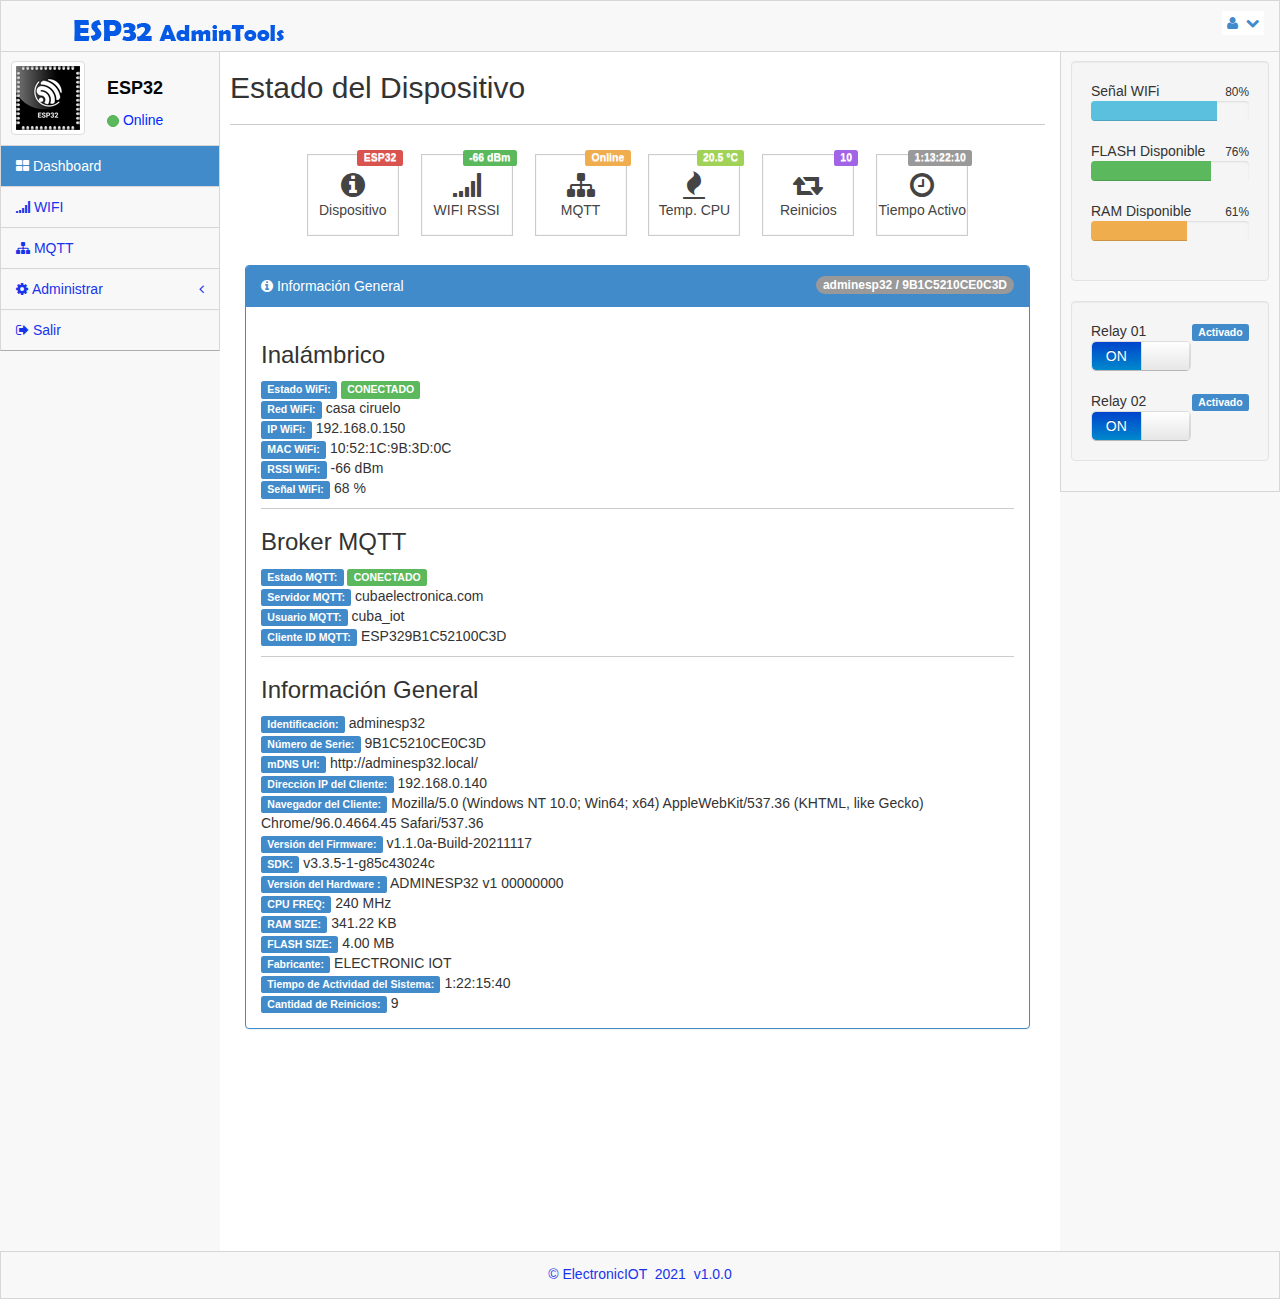
==== src/data/index.html @ a0981e14 "Maquetado del HTML completo" ====
﻿<!DOCTYPE html>
<html lang="es">
<!-- BEGIN HEAD-->

<head>
    <meta charset="UTF-8" />
    <title>AdminTools | ESP32</title>
    <meta content="width=device-width, initial-scale=1.0" name="viewport" />
    <meta content="" name="description" />
    <meta content="ElectronicIOT" name="author" />
    <!-- Favicon icon -->
    <link rel="icon" href="esp32.png" type="image/x-icon">
    <!-- GLOBAL STYLES -->
    <link rel="stylesheet" href="bootstrap.css" />
    <link rel="stylesheet" href="main.css" />
    <link rel="stylesheet" href="theme.css" />
    <link rel="stylesheet" href="MoneAdmin.css" />
    <link rel="stylesheet" href="font-awesome.css" />
    <link rel="stylesheet" href="bootstrap-switch.css" />
    <link rel="stylesheet" href="styles.css" />
    <!--END GLOBAL STYLES -->
    <!-- PAGE LEVEL STYLES -->
    <link href="layout2.css" rel="stylesheet" />
    <!-- END PAGE LEVEL  STYLES -->
</head>
<!-- END  HEAD-->
<!-- BEGIN BODY-->

<body class="padTop53 ">
    <!-- MAIN WRAPPER -->
    <div id="wrap">
        <!-- HEADER SECTION -->
        <div id="top">
            <nav class="navbar navbar-inverse navbar-fixed-top " style="padding-top: 10px;">
                <a data-original-title="Show/Hide Menu" data-placement="bottom" data-tooltip="tooltip" class="accordion-toggle btn btn-primary btn-sm visible-xs" data-toggle="collapse" href="#menu" id="menu-toggle">
                    <i class="icon-align-justify"></i>
                </a>
                <!-- LOGO SECTION -->
                <header class="navbar-header">
                    <a href="/" class="navbar-brand">
                        <img src="logo.png" alt="" /></a>
                </header>
                <!-- END LOGO SECTION -->
                <ul class="nav navbar-top-links navbar-right">
                    <!--ADMIN SETTINGS SECTIONS -->
                    <li class="dropdown">
                        <a class="dropdown-toggle" data-toggle="dropdown" href="#">
                            <i class="icon-user "></i>&nbsp; <i class="icon-chevron-down "></i>
                        </a>
                        <ul class="dropdown-menu dropdown-user">
                            <li>
                                <a href="esp-admin"><i class="icon-user"></i> Usuario </a>
                            </li>
                            <li class="divider"></li>
                            <li><a href="esp-logout"><i class="icon-signout"></i> Salir </a>
                            </li>
                        </ul>
                    </li>
                    <!--END ADMIN SETTINGS -->
                </ul>
            </nav>
        </div>
        <!-- END HEADER SECTION -->
        <!-- MENU SECTION -->
        <div id="left">
            <div class="media user-media well-small">
                <a class="user-link" href="/">
                    <img class="media-object img-thumbnail user-img" alt="User Picture" src="esp32.png" />
                </a>
                <br />
                <div class="media-body">
                    <h5 class="media-heading"> ESP32</h5>
                    <ul class="list-unstyled user-info">
                        <li>
                            <a class="btn btn-success btn-xs btn-circle" style="width: 10px;height: 12px;"></a> Online
                        </li>
                    </ul>
                </div>
                <br />
            </div>
            <ul id="menu" class="collapse">
                <li class="panel active">
                    <a href="/">
                        <i class="icon-th-large"></i> Dashboard
                    </a>
                </li>
                <li class="panel">
                    <a href="esp-wifi">
                        <i class="icon-signal"></i> WIFI
                    </a>
                </li>
                <li class="panel">
                    <a href="esp-mqtt">
                        <i class="icon-sitemap"></i> MQTT
                    </a>
                </li>
                <li class="panel ">
                    <a href="#" data-parent="#menu" data-toggle="collapse" class="accordion-toggle" data-target="#component-nav">
                        <i class=" icon-cog"> </i> Administrar
                        <span class="pull-right">
                          <i class="icon-angle-left"></i>       
                    </a>
                    <ul class="collapse" id="component-nav">
                        <li class=""><a href="esp-device"><i class="icon-angle-right"></i> Dispositivo </a></li>
                        <li class=""><a href="esp-restore"><i class="icon-angle-right"></i> Ajustes predeterminados de fábrica </a></li>
                        <li class=""><a href="esp-restart"><i class="icon-angle-right"></i> Reinicio </a></li>
                        <li class=""><a href="esp-admin"><i class="icon-angle-right"></i> Contraseña </a></li>
                    </ul>
                </li>
                <li class="panel">
                    <a href="esp-logout">
                        <i class="icon-signout"></i> Salir
                    </a>
                </li>
            </ul>
        </div>
        <!--END MENU SECTION -->
        <!--PAGE CONTENT -->
        <div id="content">
            <div class="inner" style="min-height:1200px;">
                <div class="row">
                    <div class="col-lg-12">
                        <h2>Estado del Dispositivo</h2>
                    </div>
                </div>
            <hr>
            <!--BLOCK SECTION -->
            <div class="row">
                <div class="col-lg-12">
                    <div style="text-align: center;">
                        <a class="quick-btn" href="#">
                            <i class="icon-info-sign icon-2x"></i>
                            <span> Dispositivo</span>
                        <span class="label label-danger">ESP32</span>
                    </a>
                    <a class="quick-btn" href="#">
                        <i class="icon-signal icon-2x"></i>
                        <span>WIFI RSSI</span>
                        <span class="label label-success">-66 dBm</span>
                    </a>
                    <a class="quick-btn" href="#">
                        <i class="icon-sitemap icon-2x"></i>
                        <span>MQTT</span>
                        <span class="label label-warning">Online</span>
                    </a>
                    <a class="quick-btn" href="#">
                        <i class=" icon-fire icon-2x"></i>
                        <span>Temp. CPU</span>
                        <span class="label btn-metis-2">20.5 °C</span>
                    </a>
                    <a class="quick-btn" href="#">
                        <i class="icon-retweet icon-2x"></i>
                        <span>Reinicios</span>
                        <span class="label btn-metis-4">10</span>
                    </a>
                    <a class="quick-btn" href="#">
                        <i class="icon-time icon-2x"></i>
                        <span>Tiempo Activo</span>
                        <span class="label label-default">1:13:22:10</span>
                    </a>
        </div>
    </div>
    </div>
    <br>
    <!--END BLOCK SECTION -->
    <div class="col-lg-12">
        <div class="panel panel-primary">
            <div class="panel-heading">
                <i class="icon-info-sign"></i> Información General
                <span class="badge pull-right">adminesp32 / 9B1C5210CE0C3D</span>
            </div>
            <div class="panel-body">
                <h3>Inalámbrico</h3>
                <div><span class="label label-primary">Estado WiFi:</span> <span id="WFEstatus"><span class="label label-success">CONECTADO</span></span>
                </div>
                <div><span class="label label-primary">Red WiFi:</span> <span>casa ciruelo</span></div>
                <div><span class="label label-primary">IP WiFi:</span> <span>192.168.0.150</span></div>
                <div><span class="label label-primary">MAC WiFi:</span> <span>10:52:1C:9B:3D:0C</span></div>
                <div><span class="label label-primary">RSSI WiFi:</span> <span id="WFDBM">-66 dBm</span></div>
                <div><span class="label label-primary">Señal WiFi:</span> <span id="WFPRC">68 %</span></div>
                <hr>
                <h3>Broker MQTT</h3>
                <div><span class="label label-primary">Estado MQTT:</span> <span id="MQTTStatus"><span class="label label-success">CONECTADO</span></span>
                </div>
                <div><span class="label label-primary">Servidor MQTT:</span> <span id="MQTTBroker">cubaelectronica.com</span></div>
                <div><span class="label label-primary">Usuario MQTT:</span> <span>cuba_iot</span></div>
                <div><span class="label label-primary">Cliente ID MQTT:</span> <span>ESP329B1C52100C3D</span></div>
                <hr>
                <h3>Información General</h3>
                <div><span class="label label-primary">Identificación:</span> <span id="id">adminesp32</span></div>
                <div><span class="label label-primary">Número de Serie:</span> <span>9B1C5210CE0C3D</span></div>
                <div><span class="label label-primary">mDNS Url:</span> <span>http://adminesp32.local/</span></div>
                <div><span class="label label-primary">Dirección IP del Cliente:</span> <span>192.168.0.140</span></div>
                <div><span class="label label-primary">Navegador del Cliente:</span> <span>Mozilla/5.0 (Windows NT 10.0; Win64; x64) AppleWebKit/537.36 (KHTML, like Gecko) Chrome/96.0.4664.45 Safari/537.36</span></div>
                <div><span class="label label-primary">Versión del Firmware:</span> <span>v1.1.0a-Build-20211117</span></div>
                <div><span class="label label-primary">SDK:</span> <span>v3.3.5-1-g85c43024c</span></div>
                <div><span class="label label-primary">Versión del Hardware :</span> <span>ADMINESP32 v1 00000000</span></div>
                <div><span class="label label-primary">CPU FREQ:</span> <span>240 MHz</span></div>
                <div><span class="label label-primary">RAM SIZE:</span> <span>341.22 KB</span></div>
                <div><span class="label label-primary">FLASH SIZE:</span> <span>4.00 MB</span></div>
                <div><span class="label label-primary">Fabricante:</span> <span>ELECTRONIC IOT</span></div>
                <div><span class="label label-primary">Tiempo de Actividad del Sistema:</span> <span>1:22:15:40</span></div>
                <div><span class="label label-primary">Cantidad de Reinicios:</span> <span>9</span></div>
            </div>
        </div>
    </div>
    </div>
    </div>
    <!--END PAGE CONTENT -->
    <!-- RIGHT STRIP  SECTION -->
    <div id="right">
        <div class="well well-small">
            <span>Señal WIFi</span>
            <span class="pull-right">
                    <small>80%</small>
                </span>
            <div class="progress mini">
                <div class="progress-bar progress-bar-info" style="width: 80%"></div>
            </div>
            <span>FLASH Disponible</span><span class="pull-right"><small>76%</small></span>

            <div class="progress mini">
                <div class="progress-bar progress-bar-success" style="width: 76%"></div>
            </div>
            <span>RAM Disponible</span><span class="pull-right"><small>61%</small></span>

            <div class="progress mini">
                <div class="progress-bar progress-bar-warning" style="width: 61%"></div>
            </div>
        </div>
        <div class="well well-small">
            <span>Relay 01</span><span class="pull-right success"><small class="label label-primary" id="relay1Status">Activado</small></span>
            <div class="make-switch" data-on="prymary" data-off="info">
                <input type="checkbox" id="relay1" checked="checked">
            </div>
            <br>
            <br>
            <span>Relay 02</span><span class="pull-right success"><small class="label label-primary" id="relay2Status">Activado</small></span>
            <div class="make-switch" data-on="primary" data-off="info">
                <input type="checkbox" id="relay2" checked="checked">
            </div>
        </div>
    </div>
    </div>
    <!-- END RIGHT STRIP  SECTION -->
    </div>
    <!--END MAIN WRAPPER -->
    <!-- FOOTER -->
    <div id="footer">
        <p>&copy; ElectronicIOT &nbsp;2021 &nbsp;v1.0.0</p>
    </div>
    <!--END FOOTER -->
    <!-- GLOBAL SCRIPTS -->
    <script src="jquery-2.0.3.min.js"></script>
    <script src="bootstrap.min.js"></script>
    <script src="modernizr-2.6.2.min.js"></script>
    <script src="bootstrap-switch.min.js"></script>
    <script src="scripts.js"></script>
    <!-- END GLOBAL SCRIPTS -->
</body>
<!-- END BODY-->

</html>
---- src/data/main.css ----
/*********************************************************/

/*                Important For top hover dropwown                */


      #top > .navbar .dropdown-menu > li > a:hover, #top > .navbar .dropdown-menu > li > a:focus {
background-repeat: repeat-x;
   background-image: linear-gradient(to bottom, #EEECEC  0%, #E2E2E2  100%) !important;
}


/*********************************************************/



#wrap {
  margin: 0 auto;
}

/* Set the fixed height of the footer here */

#footer {
  height: 48px;
  background-color: #222222;
}

@media (min-width: 768px) {
  html,
  body {
    height: 100%;
    /* The html and body elements cannot have any padding or margin. */
  
  }
  #wrap {
    height: auto !important;
    height: 100%;
    min-height: 100%;
    padding: 0 0 48px;
    margin-bottom: -48px;
  }
}

/* -------- END Sticky footer styles ------------------ */
/*********************************************************/

/*                 Template Layout                       */

/*********************************************************/

::-webkit-scrollbar {
  width: 12px;
  height: 12px;
}

::-webkit-scrollbar-thumb {
  border-radius: 1em;
}

::-webkit-scrollbar-thumb:hover {
  background-color: #999;
}

::-webkit-scrollbar-track {
  background: transparent;
  border-radius: 1em;
}

::-webkit-scrollbar-track:hover {
  background: rgba(110, 110, 110, 0.25);
}

body.padTop53 {
  padding-top: 75px;
  overflow: visible;
}

@media (min-width: 802px) {
  body.padTop53 {
    padding-top: 51px;
  }


}

#wrap:before,
#top:before,
.head:before,
#footer:before,
#wrap:after,
#top:after,
.head:after,
#footer:after {
  display: table;
  content: " ";
}

#wrap:after,
#top:after,
.head:after,
#footer:after {
  clear: both;
}

#wrap {
  background-color: #f8f8f8;
}

#right {
  display: none;
}

@media (min-width: 768px) {
  #left {
    position: relative;
    float: left;
    width: 100px;
  }
  #left #menu.affix {
    position: fixed;
    top:0px;
    width: 100px;
    overflow-x: hidden;
    overflow-y: hidden;
    -webkit-overflow-scrolling: touch;
  }
  #left #menu.affix:hover {
    overflow-y: scroll;
  }
  #left #menu.affix > li:last-child > a:last-child {
    /*border-bottom: 1px solid rgba(0, 0, 0, 0.3);*/
    /*box-shadow: 0 1px 0 rgba(255, 255, 255, 0.05), 0 1px 0 rgba(255, 255, 255, 0.05) inset;*/
  }
  body.padTop53 #left #menu.affix {
    top: 53px;
  }
  .side-right #left {
    float: right;
  }
  #content {
    margin-left: 100px;
  }
  .side-right #content {
    margin-right: 100px;
    margin-left: 0;
  }
  #left {
    margin-bottom: -10px;
  }
}

@media (min-width: 992px) {
  #left {
    width: 220px;
  }
  #left #menu.affix {
    width: 220px;
  }
  .mini-sidebar #left {
    width: 100px;
  }
  .mini-sidebar #left #menu.affix {
    width: 100px;
  }
  #content {
    margin-left: 220px;
  }
  .side-right #content {
    margin-right: 220px;
  }
  .mini-sidebar #content {
    margin-left: 100px;
  }
  .mini-sidebar.side-right #content {
    margin-right: 100px;
    margin-left: 0;
  }
}

@media (min-width: 768px) {
  .hide-sidebar #left,
  .hide-sidebar #right {
    display: none;
  }
  .hide-sidebar #content {
    width: 100% !important;
    margin: 0 !important;
  }
}

@media (min-width: 1200px) {
  body.fixed #wrap,
  body.fixed #footer,
  body.fixed #top .navbar.navbar-fixed-top {
    max-width: 1170px;
    margin-right: auto;
    margin-left: auto;
  }
}

/* ================== END Template Layout ============== */

/* BEGIN TOP bar */

#top .navbar {
  margin-bottom: 0;
   border:1px solid rgb(216, 215, 215);
  background-color:#f8f8f8;
}

#top .navbar-brand {
  padding: 0;
}

#top .topnav {
  margin: 10px 15px 10px auto;
}

@media (min-width: 768px) {
  #top .topnav {
    float: right;
  }
}

/* END TOP bar */
/* BEGIN header.head bar */

.head {
  text-shadow: 0 1px 0px rgba(0, 0, 0, 0.5);
  background: #404040;
  border-bottom: 1px solid rgba(0, 0, 0, 0.3);
  box-shadow: 0 1px 0px rgba(255, 255, 255, 0.05) inset;
}

.head .search-bar {
  padding: 10px 15px;
  margin: 0 auto;
  border-bottom: 1px solid rgba(0, 0, 0, 0.3);
  -webkit-box-shadow: 0 1px 0 rgba(255, 255, 255, 0.05);
          box-shadow: 0 1px 0 rgba(255, 255, 255, 0.05);
}

.head .search-bar .main-search {
  margin-right: 40px;
  border-bottom: 1px solid #7c7c7c;
}

.head .search-bar .main-search input[type="text"] {
  color: #ccc;
  background-color: transparent;
  border-color: transparent;
  -webkit-box-shadow: none;
          box-shadow: none;
}

.head .search-bar .main-search button,
.head .search-bar .main-search input[type=submit] {
  background: transparent;
  border: transparent;
}

@media (min-width: 768px) {
  .head .search-bar {
    border-right: 1px solid rgba(0, 0, 0, 0.3);
    border-bottom-width: 0;
    -webkit-box-shadow: -1px 0 0px rgba(255, 255, 255, 0.05) inset;
            box-shadow: -1px 0 0px rgba(255, 255, 255, 0.05) inset;
  }
  .side-right .head .search-bar {
    border-left: 1px solid rgba(0, 0, 0, 0.3);
    border-right-width: 0;
    -webkit-box-shadow: 1px 0 0px rgba(255, 255, 255, 0.05) inset;
            box-shadow: 1px 0 0px rgba(255, 255, 255, 0.05) inset;
  }
}

.head .main-bar {
  padding: 10px;
}

.head .main-bar h3 {
  margin-top: 0;
  margin-bottom: 0;
  color: #bababa;
}

@media (min-width: 768px) {
  .head .main-bar h3 {
    margin-top: 5px;
  }
}

@media (min-width: 768px) {
  .head .search-bar .main-search {
    margin-right: auto;
  }
}

#menu-toggle {
  float: right;
  margin-left: 15px;
}

@media (min-width: 768px) {
  .search-bar {
    float: left;
    width: 100px;
    padding: 10px 4px;
  }
  .side-right .search-bar {
    float: right;
  }
  .search-bar .input-group-btn {
    display: none;
  }
  .search-bar .input-small.form-control {
    border-radius: 3px;
  }
  .main-bar {
    margin-left: 100px;
  }
  .side-right .main-bar {
    margin-right: 100px;
    margin-left: 0;
  }
}

@media (min-width: 992px) {
  .search-bar {
    width: 220px;
    padding: 10px 15px;
  }
  .search-bar .input-group-btn {
    display: table-cell;
  }
  .search-bar .input-small.form-control {
    border-radius: 3px 0 0 3px;
  }
  .mini-sidebar .search-bar {
    width: 100px;
    padding: 10px 4px;
  }
  .mini-sidebar .search-bar .input-group-btn {
    display: none;
  }
  .mini-sidebar .search-bar .input-small.form-control {
    border-radius: 3px;
  }
  .main-bar {
    margin-left: 220px;
  }
  .side-right .main-bar {
    margin-right: 220px;
  }
  .mini-sidebar .main-bar {
    margin-left: 100px;
  }
  .side-right.mini-sidebar .main-bar {
    margin-left: 0;
  }
}

/** END header.head bar */
/*********************************************************/

/*          Begin LEFT Styles                           */

/*********************************************************/

.user-media {
  display: none;
  /*background-color: #5cb85c;*/
  color:#0029FF;
   border-right:1px solid rgb(216, 215, 215);
    border-left:1px solid rgb(216, 215, 215);
}

@media (min-width: 768px) {
  .user-media {
    display: block;
  }
  .user-media .media-body {
    display: none;
  }
  .user-media .user-link {
    position: relative;
    display: block;
    margin-right: auto;
    margin-left: auto;
  }
  .user-media .user-link .user-img {
    margin: 10px auto;
  }
  .user-media .user-link .user-label {
    position: absolute;
    top: -6px;
    right: 6px;
  }
}

@media (min-width: 992px) {
  .user-media .user-link {
    float: left;
  }
  .user-media .user-link .user-img {
    margin: 10px;
  }
  .user-media .user-link .user-label {
    top: 6px;
    right: 0;
  }
  .user-media .media-body {
    display: block;
    float: left;
    margin-left: 12px;
  }
  .user-media .media-body h5.media-heading {
   font-size: 18px;
padding-top: 8px;
margin-bottom: 11px;
color: #050505;
font-weight: bolder;
  }
  .user-media .media-body ul.user-info li {
    /*color: #ccc;*/
  }
}

@media (min-width: 768px) {
  .mini-sidebar .media-body {
    display: none;
  }
  .side-right .user-link .user-label {
    right: auto;
    left: 6px;
  }
}

/* ============== END LEFT Styles ================= */
#menu {
  position: relative;
  overflow: hidden;
  /*background-color: #333;*/
  border-right:1px solid rgb(216, 215, 215);
   border-left:1px solid rgb(216, 215, 215);
  background-color:#f8f8f8;
  border-bottom: 1px solid rgba(0, 0, 0, 0.3);
  -webkit-box-shadow: 0 1px 0 rgba(255, 255, 255, 0.05);
          box-shadow: 0 1px 0 rgba(255, 255, 255, 0.05);
}

#menu,
#menu ul {
  padding: 0;
  margin: 0;
  list-style: none;
}

@media (min-width: 768px) {
  #menu.collapse {
    display: inherit !important;
  }
}

#menu > li {
  position: relative;
  display: block;
  margin: 0;
  border-width: 0;
  border-radius: 0;
}

#menu > li > a {
  position: relative;
  display: block;
  padding: 10px 15px;
  color: #1933EC;
  /*text-shadow: 0 1px 0 rgba(0, 0, 0, 0.5);*/
  border-top:1px solid rgb(216, 215, 215);
  /*-webkit-box-shadow: inset 0 1px 0 rgba(255, 255, 255, 0.05);
          box-shadow: inset 0 1px 0 rgba(255, 255, 255, 0.05);*/
}

#menu > li > a:hover,
#menu > li > a:focus {
  color: #fff;
  text-decoration: none;
  background-color: #428bca;
  outline: none;
}

#menu > li > a .label {
  float: right;
}

#menu > li.active > a {
  color: #fff;
  background-color: #428bca;

}

#menu > li.panel {
  background-color: transparent;
}

#menu li > a {
  text-decoration: none;
}

#menu ul {
  padding: 5px 0 5px 15px;
  border-top: 1px solid rgb(216, 215, 215);
  -webkit-box-shadow: 0 1px 0px rgba(255, 255, 255, 0.05) inset;
          box-shadow: 0 1px 0px rgba(255, 255, 255, 0.05) inset;
}

#menu ul a {
  display: block;
  padding: 10px 0;
  /*margin-left: 15px;*/
   /*font-size: 12px;*/
  font-size: 14px;
  /*color: #000;*/
}

#menu .nav-header {
  padding: 3px 15px;
  font-size: 12px;
  font-weight: bold;
  color: #777;
  text-shadow: 0 1px 0px rgba(0, 0, 0, 0.5);
  text-transform: uppercase;
  background: #404040;
  border-top: 1px solid rgba(0, 0, 0, 0.3);
  -webkit-box-shadow: 0 1px 0px rgba(255, 255, 255, 0.05) inset;
          box-shadow: 0 1px 0px rgba(255, 255, 255, 0.05) inset;
}

#menu .nav-divider {
  height: 6px;
  margin: 0;
  background: rgba(0, 0, 0, 0.2);
  border-top: 1px solid rgba(255, 255, 255, 0.01);
  box-shadow: 0 1px 3px rgba(0, 0, 0, 0.3) inset;
}

#menu > li.active > a {
  position: relative;
}

#menu > li.panel.active ul > li.active > a:after {
  position: absolute;
  right: 0;
  border-color: transparent #6e6e6e transparent transparent;
  border-style: solid;
  border-width: 10px;
  content: "";
}

.side-right #menu > li > a > .label {
  right: auto;
  left: 3px;
}

@media (min-width: 768px) {
  .mini-sidebar #menu > li > a,
  #menu > li > a {
    text-align: center;
  }
  .mini-sidebar #menu > li > a > i,
  #menu > li > a > i {
    display: block;
    font-size: 20px;
  }
  .mini-sidebar #menu > li > a .label,
  #menu > li > a .label {
    position: absolute;
    top: 3px;
    right: 3px;
  }
  .mini-sidebar.side-right #menu > li > a .label,
  .side-right #menu > li > a .label {
    right: auto;
  }
  #menu:after,
  .mini-sidebar #menu:after {
    position: absolute;
    top: 0;
    right: 0;
    bottom: 0;
    left: 0;
    display: block;
    width: 0;
    /*background: #333;*/
    /*content: " ";*/
    -webkit-box-shadow: 97px 1px 5px 2px rgba(0, 0, 0, 0.6);
            box-shadow: 97px 1px 5px 2px rgba(0, 0, 0, 0.6);
  }
  .side-right #menu:after,
  .side-right.mini-sidebar #menu:after {
    -webkit-box-shadow: 3px 1px 5px 2px rgba(0, 0, 0, 0.6);
            box-shadow: 3px 1px 5px 2px rgba(0, 0, 0, 0.6);
  }
}

@media (min-width: 992px) {
  #menu > li > a {
    text-align: left;
  }
  #menu > li > a > i {
    display: inline;
    font-size: 14px;
  }
  #menu > li > a > .label {
    position: relative;
  }
  #menu:after {
    -webkit-box-shadow: 217px 1px 5px 2px rgba(0, 0, 0, 0.6);
            box-shadow: 217px 1px 5px 2px rgba(0, 0, 0, 0.6);
  }
  .mini-sidebar #menu:after {
    -webkit-box-shadow: 97px 1px 5px 2px rgba(0, 0, 0, 0.6);
            box-shadow: 97px 1px 5px 2px rgba(0, 0, 0, 0.6);
  }
}

/* BEGIN CONTENT STYLES */

#content {
  -webkit-transition: margin 0.4s;
          transition: margin 0.4s;
}

.outer {
  padding: 10px;
  background-color: #6e6e6e;
}

.outer:before,
.outer:after {
  display: table;
  content: " ";
}

.outer:after {
  clear: both;
}

.inner {
  position: relative;
  min-height: 1px;
  /*padding-right: 10px;*/
  padding-right: 15px;
  padding-left: 10px;
  background: #fff;
  border: 0px solid #e4e4e4;
  min-height:1200px;
}

@media (min-width: 768px) {
  .inner {
    float: left;
    width: 100%;

  }
 
}

.inner .row {
  margin-right: -15px;
  margin-left: -15px;
}

/* END CONTENT STYLES */
/* BEGIN FOOTER */

#footer {
  margin: 0 auto;
  color: #1933EC;
background-color:#f8f8f8;
 border:1px solid rgb(216, 215, 215);

}

#footer p {
  padding: 12px 0 0;
  text-align: center;
  
}

/** END FOOTER */
.box {
  position: relative;
  display: block;
  margin: 10px auto;
  border: 1px solid #efefef;
}

.box header {
  background-repeat: repeat-x;
    border-bottom: 1px solid #d4d4d4;
    -webkit-box-shadow: 0 1px 4px rgba(0, 0, 0, 0.065);
    box-shadow: 0 1px 4px rgba(0, 0, 0, 0.065);
    background-image: linear-gradient(to bottom, #ffffff 0%, #f2f2f2 100%);
}

.box header:before,
.box header:after {
  display: table;
  content: " ";
}

.box header:after {
  clear: both;
}

.box header .icons,
.box header h5,
.box header .toolbar {
  position: relative;
  display: block;
  float: left;
  min-height: 1px;
  padding: 0;
  margin: 0;
}

.box header .icons {
  padding: 10px 15px;
  border-right: 1px solid #ddd;
  -webkit-box-shadow: 1px 0px 0px #ffffff;
          box-shadow: 1px 0px 0px #ffffff;
}

.box header h5 {
  padding: 12px;
  font-weight: bold;
}

.box.inverse header {
  color: #f5f5f5;
    background-repeat: repeat-x;
    border-bottom: 1px solid #4d4d4d;
    background-image: linear-gradient(to bottom, #333333 0%, #222222 100%);
}

.box.inverse header .icons {
  border-right: 1px solid #222;
  -webkit-box-shadow: 1px 0px 0px #3c3c3c;
          box-shadow: 1px 0px 0px #3c3c3c;
}

.box.primary header {
  color: #fff;
    background-repeat: repeat-x;
    border-bottom: 1px solid #428bca;
    background-image: linear-gradient(to bottom, #428bca 0%, #3071a9 100%);
}

.box.primary header .icons {
  border-right: 1px solid #245682;
  -webkit-box-shadow: 1px 0px 0px #6aa3d5;
          box-shadow: 1px 0px 0px #6aa3d5;
}

.box.success header {
  color: #fff;
    background-repeat: repeat-x;
    border-bottom: 1px solid #5cb85c;
    background-image: linear-gradient(to bottom, #5cb85c 0%, #449d44 100%);
}

.box.success header .icons {
  border-right: 1px solid #357935;
  -webkit-box-shadow: 1px 0px 0px #80c780;
          box-shadow: 1px 0px 0px #80c780;
}

.box.warning header {
  color: #fff;
    background-repeat: repeat-x;
    border-bottom: 1px solid #f0ad4e;
    background-image: linear-gradient(to bottom, #f0ad4e 0%, #ec971f 100%);
}

.box.warning header .icons {
  border-right: 1px solid #c77c11;
  -webkit-box-shadow: 1px 0px 0px #f4c37d;
          box-shadow: 1px 0px 0px #f4c37d;
}

.box.danger header {
  color: #fff;
    background-repeat: repeat-x;
    border-bottom: 1px solid #d9534f;
    background-image: linear-gradient(to bottom, #d9534f 0%, #c9302c 100%);
}

.box.danger header .icons {
  border-right: 1px solid #a02622;
  -webkit-box-shadow: 1px 0px 0px #e27c79;
          box-shadow: 1px 0px 0px #e27c79;
}

.box.info header {
  color: #fff;
    background-repeat: repeat-x;
    border-bottom: 1px solid #5bc0de;
    background-image: linear-gradient(to bottom, #5bc0de 0%, #31b0d5 100%);
}

.box.info header .icons {
  border-right: 1px solid #2390b0;
  -webkit-box-shadow: 1px 0px 0px #85d0e7;
          box-shadow: 1px 0px 0px #85d0e7;
}

.box:not(.dark) header .toolbar .nav > li > a {
  /*color: #fff;*/
  color:#1973e1;
}

.box header .toolbar {
  display: inline-table;
  float: right;
}

.box header .toolbar .btn-toolbar {
  margin: 6px 3px;
}

.box header .toolbar .label,
.box header .toolbar .badge {
  display: inline-block;
  margin: 10px;
}

.box header .toolbar .nav {
  margin: 1px 1px 0 0;
}

.box header .toolbar .nav > li {
  display: inline-block;
}

.box header .toolbar .nav > li > a {
  padding-top: 9px;
 
}

.box header .toolbar .nav > li > a:hover,
.box header .toolbar .nav > li > a:focus {
  color: #222;
  
}

.box header .toolbar > .btn {
  margin-right: 4px;
}

.box header .toolbar > .btn-sm,
.box header .toolbar > .btn-group {
  margin: 4px;
}

.box header .toolbar > .btn-xs {
  margin: 6px;
}

.box header .toolbar .input-sm {
  margin: 4px -4px;
}

.box header .toolbar .progress {
  min-width: 120px;
  margin: 10px 4px;
}

.box header .toolbar .progress.middle {
  height: 12px;
  margin: 13px 4px;
}

.box header .toolbar .progress.mini {
  height: 6px;
  margin: 16px 4px;
}

.box.danger .dropdown-menu > li > a:hover,
.box.danger .dropdown-menu > li > a:focus {
  background-repeat: repeat-x;
    background-image: linear-gradient(to bottom, #d9534f 0%, #c9302c 100%);
}

.box.info .dropdown-menu > li > a:hover,
.box.info .dropdown-menu > li > a:focus {
  background-repeat: repeat-x;
    background-image: linear-gradient(to bottom, #5bc0de 0%, #31b0d5 100%);
}

.box.success .dropdown-menu > li > a:hover,
.box.success .dropdown-menu > li > a:focus {
  background-repeat: repeat-x;
    background-image: linear-gradient(to bottom, #5cb85c 0%, #449d44 100%);
}

.box.warning .dropdown-menu > li > a:hover,
.box.warning .dropdown-menu > li > a:focus {
  background-repeat: repeat-x;
    background-image: linear-gradient(to bottom, #f0ad4e 0%, #ec971f 100%);
}

.box.inverse .dropdown-menu > li > a:hover,
.box.inverse .dropdown-menu > li > a:focus {
  background-repeat: repeat-x;
    background-image: linear-gradient(to bottom, #333333 0%, #222222 100%);
}

.box .body {
  padding: 10px;
  -webkit-box-shadow: inset 0 1px 1px rgba(0, 0, 0, 0.05);
          box-shadow: inset 0 1px 1px rgba(0, 0, 0, 0.05);
}

.box .body hr {
  margin-right: -10px;
  margin-left: -10px;
}

.body.collapse:not(.in) {
  padding: 0;
}

.box > .block {
  padding: 0;
}

.row.ui-sortable .box header {
  cursor: move;
}

.btn-metis-1 {
  color: #ffffff;
  background-color: #ee465a;
  border-color: #c11a39;
}

.btn-metis-1:hover,
.btn-metis-1:focus,
.btn-metis-1:active,
.btn-metis-1.active,
.open .dropdown-toggle.btn-metis-1 {
  color: #ffffff;
  background-color: #eb2139;
  border-color: #8b1329;
}

.btn-metis-1:active,
.btn-metis-1.active,
.open .dropdown-toggle.btn-metis-1 {
  background-image: none;
}

.btn-metis-1.disabled,
.btn-metis-1[disabled],
fieldset[disabled] .btn-metis-1,
.btn-metis-1.disabled:hover,
.btn-metis-1[disabled]:hover,
fieldset[disabled] .btn-metis-1:hover,
.btn-metis-1.disabled:focus,
.btn-metis-1[disabled]:focus,
fieldset[disabled] .btn-metis-1:focus,
.btn-metis-1.disabled:active,
.btn-metis-1[disabled]:active,
fieldset[disabled] .btn-metis-1:active,
.btn-metis-1.disabled.active,
.btn-metis-1[disabled].active,
fieldset[disabled] .btn-metis-1.active {
  background-color: #ee465a;
  border-color: #c11a39;
}

.btn-metis-2 {
  color: #ffffff;
  background-color: #9fd256;
  border-color: #6fac34;
}

.btn-metis-2:hover,
.btn-metis-2:focus,
.btn-metis-2:active,
.btn-metis-2.active,
.open .dropdown-toggle.btn-metis-2 {
  color: #ffffff;
  background-color: #8dc936;
  border-color: #517d26;
}

.btn-metis-2:active,
.btn-metis-2.active,
.open .dropdown-toggle.btn-metis-2 {
  background-image: none;
}

.btn-metis-2.disabled,
.btn-metis-2[disabled],
fieldset[disabled] .btn-metis-2,
.btn-metis-2.disabled:hover,
.btn-metis-2[disabled]:hover,
fieldset[disabled] .btn-metis-2:hover,
.btn-metis-2.disabled:focus,
.btn-metis-2[disabled]:focus,
fieldset[disabled] .btn-metis-2:focus,
.btn-metis-2.disabled:active,
.btn-metis-2[disabled]:active,
fieldset[disabled] .btn-metis-2:active,
.btn-metis-2.disabled.active,
.btn-metis-2[disabled].active,
fieldset[disabled] .btn-metis-2.active {
  background-color: #9fd256;
  border-color: #6fac34;
}

.btn-metis-3 {
  color: #ffffff;
  background-color: #fbb450;
  border-color: #f89406;
}

.btn-metis-3:hover,
.btn-metis-3:focus,
.btn-metis-3:active,
.btn-metis-3.active,
.open .dropdown-toggle.btn-metis-3 {
  color: #ffffff;
  background-color: #faa328;
  border-color: #bc7005;
}

.btn-metis-3:active,
.btn-metis-3.active,
.open .dropdown-toggle.btn-metis-3 {
  background-image: none;
}

.btn-metis-3.disabled,
.btn-metis-3[disabled],
fieldset[disabled] .btn-metis-3,
.btn-metis-3.disabled:hover,
.btn-metis-3[disabled]:hover,
fieldset[disabled] .btn-metis-3:hover,
.btn-metis-3.disabled:focus,
.btn-metis-3[disabled]:focus,
fieldset[disabled] .btn-metis-3:focus,
.btn-metis-3.disabled:active,
.btn-metis-3[disabled]:active,
fieldset[disabled] .btn-metis-3:active,
.btn-metis-3.disabled.active,
.btn-metis-3[disabled].active,
fieldset[disabled] .btn-metis-3.active {
  background-color: #fbb450;
  border-color: #f89406;
}

.btn-metis-4 {
  color: #ffffff;
  background-color: #a264e7;
  border-color: #62309a;
}

.btn-metis-4:hover,
.btn-metis-4:focus,
.btn-metis-4:active,
.btn-metis-4.active,
.open .dropdown-toggle.btn-metis-4 {
  color: #ffffff;
  background-color: #8d41e2;
  border-color: #44216b;
}

.btn-metis-4:active,
.btn-metis-4.active,
.open .dropdown-toggle.btn-metis-4 {
  background-image: none;
}

.btn-metis-4.disabled,
.btn-metis-4[disabled],
fieldset[disabled] .btn-metis-4,
.btn-metis-4.disabled:hover,
.btn-metis-4[disabled]:hover,
fieldset[disabled] .btn-metis-4:hover,
.btn-metis-4.disabled:focus,
.btn-metis-4[disabled]:focus,
fieldset[disabled] .btn-metis-4:focus,
.btn-metis-4.disabled:active,
.btn-metis-4[disabled]:active,
fieldset[disabled] .btn-metis-4:active,
.btn-metis-4.disabled.active,
.btn-metis-4[disabled].active,
fieldset[disabled] .btn-metis-4.active {
  background-color: #a264e7;
  border-color: #62309a;
}

.btn-metis-5 {
  color: #ffffff;
  background-color: #777777;
  border-color: #555555;
}

.btn-metis-5:hover,
.btn-metis-5:focus,
.btn-metis-5:active,
.btn-metis-5.active,
.open .dropdown-toggle.btn-metis-5 {
  color: #ffffff;
  background-color: #636363;
  border-color: #363636;
}

.btn-metis-5:active,
.btn-metis-5.active,
.open .dropdown-toggle.btn-metis-5 {
  background-image: none;
}

.btn-metis-5.disabled,
.btn-metis-5[disabled],
fieldset[disabled] .btn-metis-5,
.btn-metis-5.disabled:hover,
.btn-metis-5[disabled]:hover,
fieldset[disabled] .btn-metis-5:hover,
.btn-metis-5.disabled:focus,
.btn-metis-5[disabled]:focus,
fieldset[disabled] .btn-metis-5:focus,
.btn-metis-5.disabled:active,
.btn-metis-5[disabled]:active,
fieldset[disabled] .btn-metis-5:active,
.btn-metis-5.disabled.active,
.btn-metis-5[disabled].active,
fieldset[disabled] .btn-metis-5.active {
  background-color: #777777;
  border-color: #555555;
}

.btn-metis-6 {
  color: #ffffff;
  background-color: #00b4f5;
  border-color: #008dc5;
}

.btn-metis-6:hover,
.btn-metis-6:focus,
.btn-metis-6:active,
.btn-metis-6.active,
.open .dropdown-toggle.btn-metis-6 {
  color: #ffffff;
  background-color: #0096cc;
  border-color: #006188;
}

.btn-metis-6:active,
.btn-metis-6.active,
.open .dropdown-toggle.btn-metis-6 {
  background-image: none;
}

.btn-metis-6.disabled,
.btn-metis-6[disabled],
fieldset[disabled] .btn-metis-6,
.btn-metis-6.disabled:hover,
.btn-metis-6[disabled]:hover,
fieldset[disabled] .btn-metis-6:hover,
.btn-metis-6.disabled:focus,
.btn-metis-6[disabled]:focus,
fieldset[disabled] .btn-metis-6:focus,
.btn-metis-6.disabled:active,
.btn-metis-6[disabled]:active,
fieldset[disabled] .btn-metis-6:active,
.btn-metis-6.disabled.active,
.btn-metis-6[disabled].active,
fieldset[disabled] .btn-metis-6.active {
  background-color: #00b4f5;
  border-color: #008dc5;
}

.btn-circle {
  width: 40px;
  height: 40px;
  padding: 8px 10px;
  border-radius: 500px;
}

.btn-circle.btn-lg {
  width: 60px;
  height: 60px;
  padding: 14px 16px;
}

.btn-circle.btn-sm {
  width: 30px;
  height: 30px;
  padding: 5px 10px;
}

.btn-circle.btn-xs {
  width: 20px;
  height: 20px;
  padding: 0 5px;
}

.btn-rect {
  border-radius: 0 !important;
}

.btn-round.btn {
  border-radius: 28px;
}

.btn-round.btn-xs {
  border-radius: 28px;
}

.btn-round.btn-sm {
  border-radius: 28px;
}

.btn-round.btn-lg {
  border-radius: 28px;
}

.btn-line.btn-default {
  color: #333333;
  background-color: #fff;
  border-color: #cccccc;
}

.btn-line.btn-default:hover,
.btn-line.btn-default:focus,
.btn-line.btn-default:active,
.btn-line.btn-default.active {
  color: #ffffff;
  background-color: #262626;
  border-color: #b3b3b3;
}

.btn-line.btn-default.disabled,
.btn-line.btn-default[disabled],
fieldset[disabled] .btn-line.btn-default,
.btn-line.btn-default.disabled:hover,
.btn-line.btn-default[disabled]:hover,
fieldset[disabled] .btn-line.btn-default:hover,
.btn-line.btn-default.disabled:focus,
.btn-line.btn-default[disabled]:focus,
fieldset[disabled] .btn-line.btn-default:focus,
.btn-line.btn-default.disabled:active,
.btn-line.btn-default[disabled]:active,
fieldset[disabled] .btn-line.btn-default:active,
.btn-line.btn-default.disabled.active,
.btn-line.btn-default[disabled].active,
fieldset[disabled] .btn-line.btn-default.active {
  background-color: #ffffff;
  border-color: #cccccc;
}

.btn-line.btn-primary {
  color: #428bca;
  background-color: #fff;
  border-color: #357ebd;
}

.btn-line.btn-primary:hover,
.btn-line.btn-primary:focus,
.btn-line.btn-primary:active,
.btn-line.btn-primary.active {
  color: #ffffff;
  background-color: #357ebd;
  border-color: #2a6496;
}

.btn-line.btn-primary.disabled,
.btn-line.btn-primary[disabled],
fieldset[disabled] .btn-line.btn-primary,
.btn-line.btn-primary.disabled:hover,
.btn-line.btn-primary[disabled]:hover,
fieldset[disabled] .btn-line.btn-primary:hover,
.btn-line.btn-primary.disabled:focus,
.btn-line.btn-primary[disabled]:focus,
fieldset[disabled] .btn-line.btn-primary:focus,
.btn-line.btn-primary.disabled:active,
.btn-line.btn-primary[disabled]:active,
fieldset[disabled] .btn-line.btn-primary:active,
.btn-line.btn-primary.disabled.active,
.btn-line.btn-primary[disabled].active,
fieldset[disabled] .btn-line.btn-primary.active {
  background-color: #ffffff;
  border-color: #357ebd;
}

.btn-line.btn-warning {
  color: #f0ad4e;
  background-color: #fff;
  border-color: #eea236;
}

.btn-line.btn-warning:hover,
.btn-line.btn-warning:focus,
.btn-line.btn-warning:active,
.btn-line.btn-warning.active {
  color: #ffffff;
  background-color: #eea236;
  border-color: #df8a13;
}

.btn-line.btn-warning.disabled,
.btn-line.btn-warning[disabled],
fieldset[disabled] .btn-line.btn-warning,
.btn-line.btn-warning.disabled:hover,
.btn-line.btn-warning[disabled]:hover,
fieldset[disabled] .btn-line.btn-warning:hover,
.btn-line.btn-warning.disabled:focus,
.btn-line.btn-warning[disabled]:focus,
fieldset[disabled] .btn-line.btn-warning:focus,
.btn-line.btn-warning.disabled:active,
.btn-line.btn-warning[disabled]:active,
fieldset[disabled] .btn-line.btn-warning:active,
.btn-line.btn-warning.disabled.active,
.btn-line.btn-warning[disabled].active,
fieldset[disabled] .btn-line.btn-warning.active {
  background-color: #ffffff;
  border-color: #eea236;
}

.btn-line.btn-danger {
  color: #d9534f;
  background-color: #fff;
  border-color: #d43f3a;
}

.btn-line.btn-danger:hover,
.btn-line.btn-danger:focus,
.btn-line.btn-danger:active,
.btn-line.btn-danger.active {
  color: #ffffff;
  background-color: #d43f3a;
  border-color: #b52b27;
}

.btn-line.btn-danger.disabled,
.btn-line.btn-danger[disabled],
fieldset[disabled] .btn-line.btn-danger,
.btn-line.btn-danger.disabled:hover,
.btn-line.btn-danger[disabled]:hover,
fieldset[disabled] .btn-line.btn-danger:hover,
.btn-line.btn-danger.disabled:focus,
.btn-line.btn-danger[disabled]:focus,
fieldset[disabled] .btn-line.btn-danger:focus,
.btn-line.btn-danger.disabled:active,
.btn-line.btn-danger[disabled]:active,
fieldset[disabled] .btn-line.btn-danger:active,
.btn-line.btn-danger.disabled.active,
.btn-line.btn-danger[disabled].active,
fieldset[disabled] .btn-line.btn-danger.active {
  background-color: #ffffff;
  border-color: #d43f3a;
}

.btn-line.btn-success {
  color: #5cb85c;
  background-color: #fff;
  border-color: #4cae4c;
}

.btn-line.btn-success:hover,
.btn-line.btn-success:focus,
.btn-line.btn-success:active,
.btn-line.btn-success.active {
  color: #ffffff;
  background-color: #4cae4c;
  border-color: #3d8b3d;
}

.btn-line.btn-success.disabled,
.btn-line.btn-success[disabled],
fieldset[disabled] .btn-line.btn-success,
.btn-line.btn-success.disabled:hover,
.btn-line.btn-success[disabled]:hover,
fieldset[disabled] .btn-line.btn-success:hover,
.btn-line.btn-success.disabled:focus,
.btn-line.btn-success[disabled]:focus,
fieldset[disabled] .btn-line.btn-success:focus,
.btn-line.btn-success.disabled:active,
.btn-line.btn-success[disabled]:active,
fieldset[disabled] .btn-line.btn-success:active,
.btn-line.btn-success.disabled.active,
.btn-line.btn-success[disabled].active,
fieldset[disabled] .btn-line.btn-success.active {
  background-color: #ffffff;
  border-color: #4cae4c;
}

.btn-line.btn-info {
  color: #5bc0de;
  background-color: #fff;
  border-color: #46b8da;
}

.btn-line.btn-info:hover,
.btn-line.btn-info:focus,
.btn-line.btn-info:active,
.btn-line.btn-info.active {
  color: #ffffff;
  background-color: #46b8da;
  border-color: #28a1c5;
}

.btn-line.btn-info.disabled,
.btn-line.btn-info[disabled],
fieldset[disabled] .btn-line.btn-info,
.btn-line.btn-info.disabled:hover,
.btn-line.btn-info[disabled]:hover,
fieldset[disabled] .btn-line.btn-info:hover,
.btn-line.btn-info.disabled:focus,
.btn-line.btn-info[disabled]:focus,
fieldset[disabled] .btn-line.btn-info:focus,
.btn-line.btn-info.disabled:active,
.btn-line.btn-info[disabled]:active,
fieldset[disabled] .btn-line.btn-info:active,
.btn-line.btn-info.disabled.active,
.btn-line.btn-info[disabled].active,
fieldset[disabled] .btn-line.btn-info.active {
  background-color: #ffffff;
  border-color: #46b8da;
}

.btn-line.btn-metis-1 {
  color: #ee465a;
  background-color: #fff;
  border-color: #c11a39;
}

.btn-line.btn-metis-1:hover,
.btn-line.btn-metis-1:focus,
.btn-line.btn-metis-1:active,
.btn-line.btn-metis-1.active {
  color: #ffffff;
  background-color: #ec2f45;
  border-color: #94142c;
}

.btn-line.btn-metis-1.disabled,
.btn-line.btn-metis-1[disabled],
fieldset[disabled] .btn-line.btn-metis-1,
.btn-line.btn-metis-1.disabled:hover,
.btn-line.btn-metis-1[disabled]:hover,
fieldset[disabled] .btn-line.btn-metis-1:hover,
.btn-line.btn-metis-1.disabled:focus,
.btn-line.btn-metis-1[disabled]:focus,
fieldset[disabled] .btn-line.btn-metis-1:focus,
.btn-line.btn-metis-1.disabled:active,
.btn-line.btn-metis-1[disabled]:active,
fieldset[disabled] .btn-line.btn-metis-1:active,
.btn-line.btn-metis-1.disabled.active,
.btn-line.btn-metis-1[disabled].active,
fieldset[disabled] .btn-line.btn-metis-1.active {
  background-color: #ffffff;
  border-color: #c11a39;
}

.btn-line.btn-metis-2 {
  color: #9fd256;
  background-color: #fff;
  border-color: #6fac34;
}

.btn-line.btn-metis-2:hover,
.btn-line.btn-metis-2:focus,
.btn-line.btn-metis-2:active,
.btn-line.btn-metis-2.active {
  color: #ffffff;
  background-color: #94cd42;
  border-color: #568528;
}

.btn-line.btn-metis-2.disabled,
.btn-line.btn-metis-2[disabled],
fieldset[disabled] .btn-line.btn-metis-2,
.btn-line.btn-metis-2.disabled:hover,
.btn-line.btn-metis-2[disabled]:hover,
fieldset[disabled] .btn-line.btn-metis-2:hover,
.btn-line.btn-metis-2.disabled:focus,
.btn-line.btn-metis-2[disabled]:focus,
fieldset[disabled] .btn-line.btn-metis-2:focus,
.btn-line.btn-metis-2.disabled:active,
.btn-line.btn-metis-2[disabled]:active,
fieldset[disabled] .btn-line.btn-metis-2:active,
.btn-line.btn-metis-2.disabled.active,
.btn-line.btn-metis-2[disabled].active,
fieldset[disabled] .btn-line.btn-metis-2.active {
  background-color: #ffffff;
  border-color: #6fac34;
}

.btn-line.btn-metis-3 {
  color: #fbb450;
  background-color: #fff;
  border-color: #f89406;
}

.btn-line.btn-metis-3:hover,
.btn-line.btn-metis-3:focus,
.btn-line.btn-metis-3:active,
.btn-line.btn-metis-3.active {
  color: #ffffff;
  background-color: #faa937;
  border-color: #c67605;
}

.btn-line.btn-metis-3.disabled,
.btn-line.btn-metis-3[disabled],
fieldset[disabled] .btn-line.btn-metis-3,
.btn-line.btn-metis-3.disabled:hover,
.btn-line.btn-metis-3[disabled]:hover,
fieldset[disabled] .btn-line.btn-metis-3:hover,
.btn-line.btn-metis-3.disabled:focus,
.btn-line.btn-metis-3[disabled]:focus,
fieldset[disabled] .btn-line.btn-metis-3:focus,
.btn-line.btn-metis-3.disabled:active,
.btn-line.btn-metis-3[disabled]:active,
fieldset[disabled] .btn-line.btn-metis-3:active,
.btn-line.btn-metis-3.disabled.active,
.btn-line.btn-metis-3[disabled].active,
fieldset[disabled] .btn-line.btn-metis-3.active {
  background-color: #ffffff;
  border-color: #f89406;
}

.btn-line.btn-metis-4 {
  color: #a264e7;
  background-color: #fff;
  border-color: #62309a;
}

.btn-line.btn-metis-4:hover,
.btn-line.btn-metis-4:focus,
.btn-line.btn-metis-4:active,
.btn-line.btn-metis-4.active {
  color: #ffffff;
  background-color: #954ee4;
  border-color: #492473;
}

.btn-line.btn-metis-4.disabled,
.btn-line.btn-metis-4[disabled],
fieldset[disabled] .btn-line.btn-metis-4,
.btn-line.btn-metis-4.disabled:hover,
.btn-line.btn-metis-4[disabled]:hover,
fieldset[disabled] .btn-line.btn-metis-4:hover,
.btn-line.btn-metis-4.disabled:focus,
.btn-line.btn-metis-4[disabled]:focus,
fieldset[disabled] .btn-line.btn-metis-4:focus,
.btn-line.btn-metis-4.disabled:active,
.btn-line.btn-metis-4[disabled]:active,
fieldset[disabled] .btn-line.btn-metis-4:active,
.btn-line.btn-metis-4.disabled.active,
.btn-line.btn-metis-4[disabled].active,
fieldset[disabled] .btn-line.btn-metis-4.active {
  background-color: #ffffff;
  border-color: #62309a;
}

.btn-line.btn-metis-5 {
  color: #777777;
  background-color: #fff;
  border-color: #555555;
}

.btn-line.btn-metis-5:hover,
.btn-line.btn-metis-5:focus,
.btn-line.btn-metis-5:active,
.btn-line.btn-metis-5.active {
  color: #ffffff;
  background-color: #6a6a6a;
  border-color: #3b3b3b;
}

.btn-line.btn-metis-5.disabled,
.btn-line.btn-metis-5[disabled],
fieldset[disabled] .btn-line.btn-metis-5,
.btn-line.btn-metis-5.disabled:hover,
.btn-line.btn-metis-5[disabled]:hover,
fieldset[disabled] .btn-line.btn-metis-5:hover,
.btn-line.btn-metis-5.disabled:focus,
.btn-line.btn-metis-5[disabled]:focus,
fieldset[disabled] .btn-line.btn-metis-5:focus,
.btn-line.btn-metis-5.disabled:active,
.btn-line.btn-metis-5[disabled]:active,
fieldset[disabled] .btn-line.btn-metis-5:active,
.btn-line.btn-metis-5.disabled.active,
.btn-line.btn-metis-5[disabled].active,
fieldset[disabled] .btn-line.btn-metis-5.active {
  background-color: #ffffff;
  border-color: #555555;
}

.btn-line.btn-metis-6 {
  color: #00b4f5;
  background-color: #fff;
  border-color: #008dc5;
}

.btn-line.btn-metis-6:hover,
.btn-line.btn-metis-6:focus,
.btn-line.btn-metis-6:active,
.btn-line.btn-metis-6.active {
  color: #ffffff;
  background-color: #00a1dc;
  border-color: #006892;
}

.btn-line.btn-metis-6.disabled,
.btn-line.btn-metis-6[disabled],
fieldset[disabled] .btn-line.btn-metis-6,
.btn-line.btn-metis-6.disabled:hover,
.btn-line.btn-metis-6[disabled]:hover,
fieldset[disabled] .btn-line.btn-metis-6:hover,
.btn-line.btn-metis-6.disabled:focus,
.btn-line.btn-metis-6[disabled]:focus,
fieldset[disabled] .btn-line.btn-metis-6:focus,
.btn-line.btn-metis-6.disabled:active,
.btn-line.btn-metis-6[disabled]:active,
fieldset[disabled] .btn-line.btn-metis-6:active,
.btn-line.btn-metis-6.disabled.active,
.btn-line.btn-metis-6[disabled].active,
fieldset[disabled] .btn-line.btn-metis-6.active {
  background-color: #ffffff;
  border-color: #008dc5;
}

.btn-grad.btn-default {
  text-shadow: 0 -1px 0 gba(0, 0, 0, 0.2);
  background-image: -webkit-linear-gradient(top, #ffffff, #b3b3b3);
  background-image: linear-gradient(to bottom, #ffffff, #b3b3b3);
  border-color: rgba(0, 0, 0, 0.2);
  border-bottom-color: rgba(0, 0, 0, 0.4);
}

.btn-grad.btn-default:hover,
.btn-grad.btn-default:focus,
.btn-grad.btn-default:active,
.btn-grad.btn-default.active {
  background-image: none;
  border-color: rgba(0, 0, 0, 0.2);
  border-top-color: rgba(0, 0, 0, 0.4);
  box-shadow: inset 0 2px 4px rgba(0, 0, 0, 0.2);
}

.btn-grad.btn-default.disabled,
.btn-grad.btn-default[disabled],
fieldset[disabled] .btn-grad.btn-default,
.btn-grad.btn-default.disabled:hover,
.btn-grad.btn-default[disabled]:hover,
fieldset[disabled] .btn-grad.btn-default:hover,
.btn-grad.btn-default.disabled:focus,
.btn-grad.btn-default[disabled]:focus,
fieldset[disabled] .btn-grad.btn-default:focus,
.btn-grad.btn-default.disabled:active,
.btn-grad.btn-default[disabled]:active,
fieldset[disabled] .btn-grad.btn-default:active,
.btn-grad.btn-default.disabled.active,
.btn-grad.btn-default[disabled].active,
fieldset[disabled] .btn-grad.btn-default.active {
  background-image: none;
  border-color: rgba(0, 0, 0, 0.2);
  border-top-color: rgba(0, 0, 0, 0.4);
  box-shadow: inset 0 2px 4px rgba(0, 0, 0, 0.2);
}

.btn-grad.btn-primary {
  text-shadow: 0 -1px 0 gba(0, 0, 0, 0.2);
  background-image: -webkit-linear-gradient(top, #428bca, #2a6496);
  background-image: linear-gradient(to bottom, #428bca, #2a6496);
  border-color: rgba(0, 0, 0, 0.2);
  border-bottom-color: rgba(0, 0, 0, 0.4);
}

.btn-grad.btn-primary:hover,
.btn-grad.btn-primary:focus,
.btn-grad.btn-primary:active,
.btn-grad.btn-primary.active {
  background-image: none;
  border-color: rgba(0, 0, 0, 0.2);
  border-top-color: rgba(0, 0, 0, 0.4);
  box-shadow: inset 0 2px 4px rgba(0, 0, 0, 0.2);
}

.btn-grad.btn-primary.disabled,
.btn-grad.btn-primary[disabled],
fieldset[disabled] .btn-grad.btn-primary,
.btn-grad.btn-primary.disabled:hover,
.btn-grad.btn-primary[disabled]:hover,
fieldset[disabled] .btn-grad.btn-primary:hover,
.btn-grad.btn-primary.disabled:focus,
.btn-grad.btn-primary[disabled]:focus,
fieldset[disabled] .btn-grad.btn-primary:focus,
.btn-grad.btn-primary.disabled:active,
.btn-grad.btn-primary[disabled]:active,
fieldset[disabled] .btn-grad.btn-primary:active,
.btn-grad.btn-primary.disabled.active,
.btn-grad.btn-primary[disabled].active,
fieldset[disabled] .btn-grad.btn-primary.active {
  background-image: none;
  border-color: rgba(0, 0, 0, 0.2);
  border-top-color: rgba(0, 0, 0, 0.4);
  box-shadow: inset 0 2px 4px rgba(0, 0, 0, 0.2);
}

.btn-grad.btn-warning {
  text-shadow: 0 -1px 0 gba(0, 0, 0, 0.2);
  background-image: -webkit-linear-gradient(top, #f0ad4e, #df8a13);
  background-image: linear-gradient(to bottom, #f0ad4e, #df8a13);
  border-color: rgba(0, 0, 0, 0.2);
  border-bottom-color: rgba(0, 0, 0, 0.4);
}

.btn-grad.btn-warning:hover,
.btn-grad.btn-warning:focus,
.btn-grad.btn-warning:active,
.btn-grad.btn-warning.active {
  background-image: none;
  border-color: rgba(0, 0, 0, 0.2);
  border-top-color: rgba(0, 0, 0, 0.4);
  box-shadow: inset 0 2px 4px rgba(0, 0, 0, 0.2);
}

.btn-grad.btn-warning.disabled,
.btn-grad.btn-warning[disabled],
fieldset[disabled] .btn-grad.btn-warning,
.btn-grad.btn-warning.disabled:hover,
.btn-grad.btn-warning[disabled]:hover,
fieldset[disabled] .btn-grad.btn-warning:hover,
.btn-grad.btn-warning.disabled:focus,
.btn-grad.btn-warning[disabled]:focus,
fieldset[disabled] .btn-grad.btn-warning:focus,
.btn-grad.btn-warning.disabled:active,
.btn-grad.btn-warning[disabled]:active,
fieldset[disabled] .btn-grad.btn-warning:active,
.btn-grad.btn-warning.disabled.active,
.btn-grad.btn-warning[disabled].active,
fieldset[disabled] .btn-grad.btn-warning.active {
  background-image: none;
  border-color: rgba(0, 0, 0, 0.2);
  border-top-color: rgba(0, 0, 0, 0.4);
  box-shadow: inset 0 2px 4px rgba(0, 0, 0, 0.2);
}

.btn-grad.btn-danger {
  text-shadow: 0 -1px 0 gba(0, 0, 0, 0.2);
  background-image: -webkit-linear-gradient(top, #d9534f, #b52b27);
  background-image: linear-gradient(to bottom, #d9534f, #b52b27);
  border-color: rgba(0, 0, 0, 0.2);
  border-bottom-color: rgba(0, 0, 0, 0.4);
}

.btn-grad.btn-danger:hover,
.btn-grad.btn-danger:focus,
.btn-grad.btn-danger:active,
.btn-grad.btn-danger.active {
  background-image: none;
  border-color: rgba(0, 0, 0, 0.2);
  border-top-color: rgba(0, 0, 0, 0.4);
  box-shadow: inset 0 2px 4px rgba(0, 0, 0, 0.2);
}

.btn-grad.btn-danger.disabled,
.btn-grad.btn-danger[disabled],
fieldset[disabled] .btn-grad.btn-danger,
.btn-grad.btn-danger.disabled:hover,
.btn-grad.btn-danger[disabled]:hover,
fieldset[disabled] .btn-grad.btn-danger:hover,
.btn-grad.btn-danger.disabled:focus,
.btn-grad.btn-danger[disabled]:focus,
fieldset[disabled] .btn-grad.btn-danger:focus,
.btn-grad.btn-danger.disabled:active,
.btn-grad.btn-danger[disabled]:active,
fieldset[disabled] .btn-grad.btn-danger:active,
.btn-grad.btn-danger.disabled.active,
.btn-grad.btn-danger[disabled].active,
fieldset[disabled] .btn-grad.btn-danger.active {
  background-image: none;
  border-color: rgba(0, 0, 0, 0.2);
  border-top-color: rgba(0, 0, 0, 0.4);
  box-shadow: inset 0 2px 4px rgba(0, 0, 0, 0.2);
}

.btn-grad.btn-success {
  text-shadow: 0 -1px 0 gba(0, 0, 0, 0.2);
  background-image: -webkit-linear-gradient(top, #5cb85c, #3d8b3d);
  background-image: linear-gradient(to bottom, #5cb85c, #3d8b3d);
  border-color: rgba(0, 0, 0, 0.2);
  border-bottom-color: rgba(0, 0, 0, 0.4);
}

.btn-grad.btn-success:hover,
.btn-grad.btn-success:focus,
.btn-grad.btn-success:active,
.btn-grad.btn-success.active {
  background-image: none;
  border-color: rgba(0, 0, 0, 0.2);
  border-top-color: rgba(0, 0, 0, 0.4);
  box-shadow: inset 0 2px 4px rgba(0, 0, 0, 0.2);
}

.btn-grad.btn-success.disabled,
.btn-grad.btn-success[disabled],
fieldset[disabled] .btn-grad.btn-success,
.btn-grad.btn-success.disabled:hover,
.btn-grad.btn-success[disabled]:hover,
fieldset[disabled] .btn-grad.btn-success:hover,
.btn-grad.btn-success.disabled:focus,
.btn-grad.btn-success[disabled]:focus,
fieldset[disabled] .btn-grad.btn-success:focus,
.btn-grad.btn-success.disabled:active,
.btn-grad.btn-success[disabled]:active,
fieldset[disabled] .btn-grad.btn-success:active,
.btn-grad.btn-success.disabled.active,
.btn-grad.btn-success[disabled].active,
fieldset[disabled] .btn-grad.btn-success.active {
  background-image: none;
  border-color: rgba(0, 0, 0, 0.2);
  border-top-color: rgba(0, 0, 0, 0.4);
  box-shadow: inset 0 2px 4px rgba(0, 0, 0, 0.2);
}

.btn-grad.btn-info {
  text-shadow: 0 -1px 0 gba(0, 0, 0, 0.2);
  background-image: -webkit-linear-gradient(top, #5bc0de, #28a1c5);
  background-image: linear-gradient(to bottom, #5bc0de, #28a1c5);
  border-color: rgba(0, 0, 0, 0.2);
  border-bottom-color: rgba(0, 0, 0, 0.4);
}

.btn-grad.btn-info:hover,
.btn-grad.btn-info:focus,
.btn-grad.btn-info:active,
.btn-grad.btn-info.active {
  background-image: none;
  border-color: rgba(0, 0, 0, 0.2);
  border-top-color: rgba(0, 0, 0, 0.4);
  box-shadow: inset 0 2px 4px rgba(0, 0, 0, 0.2);
}

.btn-grad.btn-info.disabled,
.btn-grad.btn-info[disabled],
fieldset[disabled] .btn-grad.btn-info,
.btn-grad.btn-info.disabled:hover,
.btn-grad.btn-info[disabled]:hover,
fieldset[disabled] .btn-grad.btn-info:hover,
.btn-grad.btn-info.disabled:focus,
.btn-grad.btn-info[disabled]:focus,
fieldset[disabled] .btn-grad.btn-info:focus,
.btn-grad.btn-info.disabled:active,
.btn-grad.btn-info[disabled]:active,
fieldset[disabled] .btn-grad.btn-info:active,
.btn-grad.btn-info.disabled.active,
.btn-grad.btn-info[disabled].active,
fieldset[disabled] .btn-grad.btn-info.active {
  background-image: none;
  border-color: rgba(0, 0, 0, 0.2);
  border-top-color: rgba(0, 0, 0, 0.4);
  box-shadow: inset 0 2px 4px rgba(0, 0, 0, 0.2);
}

.btn-grad.btn-metis-1 {
  text-shadow: 0 -1px 0 gba(0, 0, 0, 0.2);
  background-image: -webkit-linear-gradient(top, #ee465a, #c11a39);
  background-image: linear-gradient(to bottom, #ee465a, #c11a39);
  border-color: rgba(0, 0, 0, 0.2);
  border-bottom-color: rgba(0, 0, 0, 0.4);
}

.btn-grad.btn-metis-1:hover,
.btn-grad.btn-metis-1:focus,
.btn-grad.btn-metis-1:active,
.btn-grad.btn-metis-1.active {
  background-image: none;
  border-color: rgba(0, 0, 0, 0.2);
  border-top-color: rgba(0, 0, 0, 0.4);
  box-shadow: inset 0 2px 4px rgba(0, 0, 0, 0.2);
}

.btn-grad.btn-metis-1.disabled,
.btn-grad.btn-metis-1[disabled],
fieldset[disabled] .btn-grad.btn-metis-1,
.btn-grad.btn-metis-1.disabled:hover,
.btn-grad.btn-metis-1[disabled]:hover,
fieldset[disabled] .btn-grad.btn-metis-1:hover,
.btn-grad.btn-metis-1.disabled:focus,
.btn-grad.btn-metis-1[disabled]:focus,
fieldset[disabled] .btn-grad.btn-metis-1:focus,
.btn-grad.btn-metis-1.disabled:active,
.btn-grad.btn-metis-1[disabled]:active,
fieldset[disabled] .btn-grad.btn-metis-1:active,
.btn-grad.btn-metis-1.disabled.active,
.btn-grad.btn-metis-1[disabled].active,
fieldset[disabled] .btn-grad.btn-metis-1.active {
  background-image: none;
  border-color: rgba(0, 0, 0, 0.2);
  border-top-color: rgba(0, 0, 0, 0.4);
  box-shadow: inset 0 2px 4px rgba(0, 0, 0, 0.2);
}

.btn-grad.btn-metis-2 {
  text-shadow: 0 -1px 0 gba(0, 0, 0, 0.2);
  background-image: -webkit-linear-gradient(top, #9fd256, #6fac34);
  background-image: linear-gradient(to bottom, #9fd256, #6fac34);
  border-color: rgba(0, 0, 0, 0.2);
  border-bottom-color: rgba(0, 0, 0, 0.4);
}

.btn-grad.btn-metis-2:hover,
.btn-grad.btn-metis-2:focus,
.btn-grad.btn-metis-2:active,
.btn-grad.btn-metis-2.active {
  background-image: none;
  border-color: rgba(0, 0, 0, 0.2);
  border-top-color: rgba(0, 0, 0, 0.4);
  box-shadow: inset 0 2px 4px rgba(0, 0, 0, 0.2);
}

.btn-grad.btn-metis-2.disabled,
.btn-grad.btn-metis-2[disabled],
fieldset[disabled] .btn-grad.btn-metis-2,
.btn-grad.btn-metis-2.disabled:hover,
.btn-grad.btn-metis-2[disabled]:hover,
fieldset[disabled] .btn-grad.btn-metis-2:hover,
.btn-grad.btn-metis-2.disabled:focus,
.btn-grad.btn-metis-2[disabled]:focus,
fieldset[disabled] .btn-grad.btn-metis-2:focus,
.btn-grad.btn-metis-2.disabled:active,
.btn-grad.btn-metis-2[disabled]:active,
fieldset[disabled] .btn-grad.btn-metis-2:active,
.btn-grad.btn-metis-2.disabled.active,
.btn-grad.btn-metis-2[disabled].active,
fieldset[disabled] .btn-grad.btn-metis-2.active {
  background-image: none;
  border-color: rgba(0, 0, 0, 0.2);
  border-top-color: rgba(0, 0, 0, 0.4);
  box-shadow: inset 0 2px 4px rgba(0, 0, 0, 0.2);
}

.btn-grad.btn-metis-3 {
  text-shadow: 0 -1px 0 gba(0, 0, 0, 0.2);
  background-image: -webkit-linear-gradient(top, #fbb450, #f89406);
  background-image: linear-gradient(to bottom, #fbb450, #f89406);
  border-color: rgba(0, 0, 0, 0.2);
  border-bottom-color: rgba(0, 0, 0, 0.4);
}

.btn-grad.btn-metis-3:hover,
.btn-grad.btn-metis-3:focus,
.btn-grad.btn-metis-3:active,
.btn-grad.btn-metis-3.active {
  background-image: none;
  border-color: rgba(0, 0, 0, 0.2);
  border-top-color: rgba(0, 0, 0, 0.4);
  box-shadow: inset 0 2px 4px rgba(0, 0, 0, 0.2);
}

.btn-grad.btn-metis-3.disabled,
.btn-grad.btn-metis-3[disabled],
fieldset[disabled] .btn-grad.btn-metis-3,
.btn-grad.btn-metis-3.disabled:hover,
.btn-grad.btn-metis-3[disabled]:hover,
fieldset[disabled] .btn-grad.btn-metis-3:hover,
.btn-grad.btn-metis-3.disabled:focus,
.btn-grad.btn-metis-3[disabled]:focus,
fieldset[disabled] .btn-grad.btn-metis-3:focus,
.btn-grad.btn-metis-3.disabled:active,
.btn-grad.btn-metis-3[disabled]:active,
fieldset[disabled] .btn-grad.btn-metis-3:active,
.btn-grad.btn-metis-3.disabled.active,
.btn-grad.btn-metis-3[disabled].active,
fieldset[disabled] .btn-grad.btn-metis-3.active {
  background-image: none;
  border-color: rgba(0, 0, 0, 0.2);
  border-top-color: rgba(0, 0, 0, 0.4);
  box-shadow: inset 0 2px 4px rgba(0, 0, 0, 0.2);
}

.btn-grad.btn-metis-4 {
  text-shadow: 0 -1px 0 gba(0, 0, 0, 0.2);
  background-image: -webkit-linear-gradient(top, #a264e7, #62309a);
  background-image: linear-gradient(to bottom, #a264e7, #62309a);
  border-color: rgba(0, 0, 0, 0.2);
  border-bottom-color: rgba(0, 0, 0, 0.4);
}

.btn-grad.btn-metis-4:hover,
.btn-grad.btn-metis-4:focus,
.btn-grad.btn-metis-4:active,
.btn-grad.btn-metis-4.active {
  background-image: none;
  border-color: rgba(0, 0, 0, 0.2);
  border-top-color: rgba(0, 0, 0, 0.4);
  box-shadow: inset 0 2px 4px rgba(0, 0, 0, 0.2);
}

.btn-grad.btn-metis-4.disabled,
.btn-grad.btn-metis-4[disabled],
fieldset[disabled] .btn-grad.btn-metis-4,
.btn-grad.btn-metis-4.disabled:hover,
.btn-grad.btn-metis-4[disabled]:hover,
fieldset[disabled] .btn-grad.btn-metis-4:hover,
.btn-grad.btn-metis-4.disabled:focus,
.btn-grad.btn-metis-4[disabled]:focus,
fieldset[disabled] .btn-grad.btn-metis-4:focus,
.btn-grad.btn-metis-4.disabled:active,
.btn-grad.btn-metis-4[disabled]:active,
fieldset[disabled] .btn-grad.btn-metis-4:active,
.btn-grad.btn-metis-4.disabled.active,
.btn-grad.btn-metis-4[disabled].active,
fieldset[disabled] .btn-grad.btn-metis-4.active {
  background-image: none;
  border-color: rgba(0, 0, 0, 0.2);
  border-top-color: rgba(0, 0, 0, 0.4);
  box-shadow: inset 0 2px 4px rgba(0, 0, 0, 0.2);
}

.btn-grad.btn-metis-5 {
  text-shadow: 0 -1px 0 gba(0, 0, 0, 0.2);
  background-image: -webkit-linear-gradient(top, #777777, #555555);
  background-image: linear-gradient(to bottom, #777777, #555555);
  border-color: rgba(0, 0, 0, 0.2);
  border-bottom-color: rgba(0, 0, 0, 0.4);
}

.btn-grad.btn-metis-5:hover,
.btn-grad.btn-metis-5:focus,
.btn-grad.btn-metis-5:active,
.btn-grad.btn-metis-5.active {
  background-image: none;
  border-color: rgba(0, 0, 0, 0.2);
  border-top-color: rgba(0, 0, 0, 0.4);
  box-shadow: inset 0 2px 4px rgba(0, 0, 0, 0.2);
}

.btn-grad.btn-metis-5.disabled,
.btn-grad.btn-metis-5[disabled],
fieldset[disabled] .btn-grad.btn-metis-5,
.btn-grad.btn-metis-5.disabled:hover,
.btn-grad.btn-metis-5[disabled]:hover,
fieldset[disabled] .btn-grad.btn-metis-5:hover,
.btn-grad.btn-metis-5.disabled:focus,
.btn-grad.btn-metis-5[disabled]:focus,
fieldset[disabled] .btn-grad.btn-metis-5:focus,
.btn-grad.btn-metis-5.disabled:active,
.btn-grad.btn-metis-5[disabled]:active,
fieldset[disabled] .btn-grad.btn-metis-5:active,
.btn-grad.btn-metis-5.disabled.active,
.btn-grad.btn-metis-5[disabled].active,
fieldset[disabled] .btn-grad.btn-metis-5.active {
  background-image: none;
  border-color: rgba(0, 0, 0, 0.2);
  border-top-color: rgba(0, 0, 0, 0.4);
  box-shadow: inset 0 2px 4px rgba(0, 0, 0, 0.2);
}

.btn-grad.btn-metis-6 {
  text-shadow: 0 -1px 0 gba(0, 0, 0, 0.2);
  background-image: -webkit-linear-gradient(top, #00b4f5, #008dc5);
  background-image: linear-gradient(to bottom, #00b4f5, #008dc5);
  border-color: rgba(0, 0, 0, 0.2);
  border-bottom-color: rgba(0, 0, 0, 0.4);
}

.btn-grad.btn-metis-6:hover,
.btn-grad.btn-metis-6:focus,
.btn-grad.btn-metis-6:active,
.btn-grad.btn-metis-6.active {
  background-image: none;
  border-color: rgba(0, 0, 0, 0.2);
  border-top-color: rgba(0, 0, 0, 0.4);
  box-shadow: inset 0 2px 4px rgba(0, 0, 0, 0.2);
}

.btn-grad.btn-metis-6.disabled,
.btn-grad.btn-metis-6[disabled],
fieldset[disabled] .btn-grad.btn-metis-6,
.btn-grad.btn-metis-6.disabled:hover,
.btn-grad.btn-metis-6[disabled]:hover,
fieldset[disabled] .btn-grad.btn-metis-6:hover,
.btn-grad.btn-metis-6.disabled:focus,
.btn-grad.btn-metis-6[disabled]:focus,
fieldset[disabled] .btn-grad.btn-metis-6:focus,
.btn-grad.btn-metis-6.disabled:active,
.btn-grad.btn-metis-6[disabled]:active,
fieldset[disabled] .btn-grad.btn-metis-6:active,
.btn-grad.btn-metis-6.disabled.active,
.btn-grad.btn-metis-6[disabled].active,
fieldset[disabled] .btn-grad.btn-metis-6.active {
  background-image: none;
  border-color: rgba(0, 0, 0, 0.2);
  border-top-color: rgba(0, 0, 0, 0.4);
  box-shadow: inset 0 2px 4px rgba(0, 0, 0, 0.2);
}

.btn-flat {
  border-width: 0 !important;
}

/*********************************************************/

/*                 Component Styles                           */

/*********************************************************/

/* BEGIN PROGRESSBAR STYLES */

.progress.lg {
  height: 28px;
}

.progress.md {
  height: 12px;
}

.progress.xs {
  height: 6px;
}

/* horizontal rules */

.inner hr {
  margin-top: 10px;
  border-top-color: #ccc;
}

.well.dark {
  padding-top: 10px;
  margin-bottom: 10px;
  color: #fff;
  background-color: #000;
  /*background-color: rgba(0, 0, 0, 0.3);*/
  border: none;
  /*-webkit-box-shadow: rgba(255, 255, 255, 0.1) 0 1px 0, rgba(0, 0, 0, 0.8) 0 1px 7px 0 inset;
     -moz-box-shadow: rgba(255, 255, 255, 0.1) 0 1px 0, rgba(0, 0, 0, 0.8) 0 1px 7px 0 inset;
       -o-box-shadow: rgba(255, 255, 255, 0.1) 0 1px 0, rgba(0, 0, 0, 0.8) 0 1px 7px 0 inset;
          box-shadow: rgba(255, 255, 255, 0.1) 0 1px 0, rgba(0, 0, 0, 0.8) 0 1px 7px 0 inset;*/
}

.well.dark .alert {
  margin-bottom: 0;
}

.tac {
  text-align: center;
}

.stats_box {
  display: inline-block;
  margin-top: 20px;
  margin-left: 0;
  list-style: none outside none;
}

.stats_box li {
  display: inline-block;
  padding: 0 10px;
  margin: 0 10px 10px;
  line-height: 18px;
  text-shadow: 0 1px 0 rgba(255, 255, 255, 0.6);
  background: #EEEEEE;
  -webkit-box-shadow: 0 0 0 1px #F8F8F8 inset, 0 0 0 1px #CCCCCC;
          box-shadow: 0 0 0 1px #F8F8F8 inset, 0 0 0 1px #CCCCCC;
}
.stats_box :hover{
  
  color:#0053ff;
  font-weight:normal;
  
}

.stats_box .sparkline {
  float: left;
  width: 50px;
  padding: 10px 14px 0 4px;
  margin-right: 12px;
  line-height: 52px;
  border-right: 1px solid #DCDCDC;
  -webkit-box-shadow: 1px 0 0 0 #ffffff;
          box-shadow: 1px 0 0 0 #ffffff;
}

.stats_box .stat_text {
  position: relative;
  float: left;
  width: 150px;
  padding: 9px 10px 7px 0;
  font-size: 12px;
  text-align: left;
}



.stats_box .stat_text strong {
  display: block;
  font-size: 16px;
}

.stats_box .stat_text .percent {
  position: absolute;
  top: 17px;
  right: 0;
  float: right;
  font-size: 20px;
  font-weight: bold;
  color: #444;
}

.stats_box .stat_text .percent.up {
  color: #46a546;
}

.stats_box .stat_text .percent.down {
  color: #C52F61;
}

.quick-btn {
  position: relative;
  display: inline-block;
  width: 90px;
  height: 80px;
  padding-top: 16px;
  margin: 10px;
  color: #444444;
  text-align: center;
  text-decoration: none;
  text-shadow: 0 1px 0 rgba(255, 255, 255, 0.6);
 
  -webkit-box-shadow: 0 0 0 1px #F8F8F8 inset, 0 0 0 1px #CCCCCC;
          box-shadow: 0 0 0 1px #F8F8F8 inset, 0 0 0 1px #CCCCCC;
}

.quick-btn span {
  display: block;
}

.quick-btn .label {
  position: absolute;
  top: -5px;
  right: -5px;
}

.quick-btn:hover {
  color: #0053ff;
  text-decoration: none;
  
}

.quick-btn.small {
  width: 40px;
  height: 30px;
  padding-top: 6px;
}

.simpleTable tr th:first-child,
.simpleTable tr td:first-child {
  width: 27px;
  text-align: center;
}

/* BEGIN SORTABLETABLE STYLES */

.sortableTable th {
  cursor: pointer;
    background-repeat: repeat-x;
    background-image: linear-gradient(to bottom, #ffffff 0%, #f2f2f2 100%);
}

.sortableTable th i {
  display: none;
  float: right;
}

.sortableTable th:hover {
  color: #888;
}

.sortableTable th.tablesorter-header i.icon-sort {
  display: inline-block;
}

.sortableTable th.tablesorter-header.tablesorter-headerDesc i.icon-sort {
  display: none;
}

.sortableTable th.tablesorter-header.tablesorter-headerDesc i.icon-sort-up {
  display: inline-block;
}

.sortableTable th.tablesorter-header.tablesorter-headerAsc i.icon-sort {
  display: none;
}

.sortableTable th.tablesorter-header.tablesorter-headerAsc i.icon-sort-down {
  display: inline-block;
}

/* END SORTABLETABLE STYLES */

@media only screen and (max-width: 767px) {
  .responsive-table {
    position: relative;
    display: block;
    width: 100%;
  }
  .responsive-table thead {
    display: block;
    float: left;
  }
  .responsive-table thead tr {
    display: block;
  }
  .responsive-table tbody {
    position: relative;
    display: block;
    width: auto;
    overflow-x: auto;
    white-space: nowrap;
  }
  .responsive-table tbody tr {
    display: inline-block;
    vertical-align: top;
  }
  .responsive-table th {
    display: block;
  }
  .responsive-table td {
    display: block;
    min-height: 1.25em;
  }
}

.google-maps {
  width: 100%;
  height: 333px;
}

.progress.vertical .bar.six-sec-ease-in-out {
  -webkit-transition: height 6s ease-in-out;
     -moz-transition: height 6s ease-in-out;
      -ms-transition: height 6s ease-in-out;
       -o-transition: height 6s ease-in-out;
          transition: height 6s ease-in-out;
}

.progress.wide {
  width: 60px;
}

.vertical-progressbar-span {
  height: 100px;
}

/* END PROGRESSBAR STYLES */

/*TABS*/

.nav.nav-tabs {
  margin-bottom: 0;
  border: medium none;
}

.tab-content {
  padding: 20px;
  margin: 0;
  border: 1px solid #DDDDDD;
  border-radius: 5px 5px 5px 5px;
}

/*END TABS*/

/*COMMENTS*/

.comments .popover {
  position: relative;
  display: block;
  width: 90%;
  margin: 0   10px;
}

.comments .popover .arrow {
  top: 33%;
}

/*COMMENTS*/

/* --------------- END Component Styles -------------------- */

/* BEGIN animated checkbox styles */

.anim-checkbox {
  /*adding some colors for fun*/

}

.anim-checkbox label {
  position: relative;
}

.anim-checkbox label:before,
.anim-checkbox label:after {
  position: absolute;
  left: -22px;
  font-family: FontAwesome;
}

.anim-checkbox label:before {
  content: '\f096';
  /*unchecked*/

}

.anim-checkbox label:after {
  max-width: 0;
  overflow: hidden;
  content: '\f046';
  opacity: 0.5;
  transition: all 0.35s;
}

.anim-checkbox input[type="checkbox"] {
  display: none;
}

.anim-checkbox input[type="checkbox"]:checked + label:after {
  max-width: 25px;
  /*an arbitratry number more than the icon's width*/

  opacity: 1;
  /*for fade in effect*/

}

.anim-checkbox .primary:checked + label:before,
.anim-checkbox .primary:checked + label:after {
  color: #428bca;
}

.anim-checkbox .success:checked + label:before,
.anim-checkbox .success:checked + label:after {
  color: #5cb85c;
}

.anim-checkbox .warning:checked + label:before,
.anim-checkbox .warning:checked + label:after {
  color: #f0ad4e;
}

.anim-checkbox .danger:checked + label:before,
.anim-checkbox .danger:checked + label:after {
  color: #d9534f;
}

.anim-checkbox .info:checked + label:before,
.anim-checkbox .info:checked + label:after {
  color: #5bc0de;
}

/* END animated checkbox styles */
/* BEGIN Pricing Table */

.pricing-table {
  padding: 0;
  margin: 30px 0;
  line-height: 150%;
  text-align: center;
}

.pricing-table li {
  list-style: none;
}

.pricing-table > li {
  color: #444;
    background-repeat: repeat-x;
    -webkit-transition: all 0.2s;
    transition: all 0.2s;
    background-image: linear-gradient(to bottom, #ebeef5 0%, #ffffff 100%);
}

.pricing-table.dark > li {
  color: #fff;
    background-repeat: repeat-x;
    background-image: linear-gradient(to bottom, #666666 0%, #444444 100%);
}

.pricing-table > li.active {
  z-index: 1;
  color: #fff;
  -webkit-box-shadow: 0 0 15px 1px rgba(0, 0, 0, 0.5);
          box-shadow: 0 0 15px 1px rgba(0, 0, 0, 0.5);
}

@media (min-width: 768px) {
  .pricing-table > li.active {
    -webkit-transform: scale(1.03);
        -ms-transform: scale(1.03);
            transform: scale(1.03);
  }
}

.pricing-table > li.active.primary {
  background-repeat: repeat-x;
    background-image: linear-gradient(to bottom, #357ebd 0%, #428bca 100%);
}

.pricing-table > li.active.success {
  background-repeat: repeat-x;
    background-image: linear-gradient(to bottom, #4cae4c 0%, #5cb85c 100%);
}

.pricing-table > li.active.warning {
  background-repeat: repeat-x;
    background-image: linear-gradient(to bottom, #eea236 0%, #f0ad4e 100%);
}

.pricing-table > li.active.danger {
  background-repeat: repeat-x;
    background-image: linear-gradient(to bottom, #d43f3a 0%, #d9534f 100%);
}

.pricing-table > li.active.info {
  background-repeat: repeat-x;
    background-image: linear-gradient(to bottom, #46b8da 0%, #5bc0de 100%);
}

.pricing-table .footer {
  padding: 15px;
  margin: 15px -15px 0;
  background: #eee;
}

.pricing-table.dark .footer {
  background: #333;
}

.pricing-table h3 {
  padding: 15px 0;
  text-transform: uppercase;
}

.pricing-table .price-body {
  display: table;
  width: 125px;
  height: 125px;
  margin: 0 auto 15px auto;
  border: 2px solid #444;
  border-radius: 100%;
}

.pricing-table.dark .price-body {
  border-color: #fff;
}

.pricing-table > li.active.primary .price-body,
.pricing-table > li.active.success .price-body,
.pricing-table > li.active.warning .price-body,
.pricing-table > li.active.danger .price-body,
.pricing-table > li.active.info .price-body {
  border-color: #fff;
}

.pricing-table .price {
  display: table-cell;
  font-size: 30px;
  font-weight: bold;
  text-transform: uppercase;
  vertical-align: middle;
}

.pricing-table .price .price-figure {
  display: block;
}

.pricing-table .price .price-term {
  font-size: 11px;
  font-weight: normal;
}

.pricing-table .features ul {
  padding: 0;
  margin: 0;
}

.pricing-table .features ul li {
  padding: 5px 0;
}

/* END Pricing Table */
---- src/data/MoneAdmin.css ----
/* Global Styles */

/* ------------------------------- */

 body {
    background-color: #f8f8f8;

}

/* Wrappers */

/* ------------------------------- */

 #wrapper {
    width: 100%;
}

#page-wrapper {
    padding: 0 15px;
    min-height: 568px;
    background-color: #fff;
}

@media(min-width:768px) {
    #page-wrapper {
        position: inherit;
        margin: 0 0 0 250px;
        padding: 0 30px;
        min-height: 1300px;
        border-left: 1px solid #e7e7e7;
    }
}

.navbar-static-side ul li {
    border-bottom: 1px solid #e7e7e7;
}

/* Navigation */

/* ------------------------------- */

/* Top Right Navigation Dropdown Styles */

 .navbar-top-links li {
    display: inline-block;
}

.navbar-top-links li:last-child {
    margin-right: 15px;
}

.navbar-top-links li a {
    padding: 15px;
    /*border:1px solid #fff;*/
    padding:2px 5px 2px 5px;
    background-color:white;
}

.navbar-top-links .dropdown-menu li {
    display: block;
}

.navbar-top-links .dropdown-menu li:last-child {
    margin-right: 0;
}

.navbar-top-links .dropdown-menu li a {
    padding: 3px 20px;
    min-height: 0;
}

.navbar-top-links .dropdown-menu li a div {
    white-space: normal;
}

.navbar-top-links .dropdown-messages,
.navbar-top-links .dropdown-tasks,
.navbar-top-links .dropdown-alerts {
    width: 250px;
    min-width: 0;
}

.navbar-top-links .dropdown-messages {
    margin-left: 5px;
}

.navbar-top-links .dropdown-tasks {
    margin-left: -59px;
}

.navbar-top-links .dropdown-alerts {
    margin-left: -123px;
}

.navbar-top-links .dropdown-user {
    right: 0;
    left: auto;
}

/* Sidebar Menu Styles */

 .sidebar-search {
    padding: 15px;
}

.arrow {
    float: right;
}

.fa.arrow:before {
    content: "\f104";
}

.active > a > .fa.arrow:before {
    content: "\f107";
}

.nav-second-level li,
.nav-third-level li {
    border-bottom: none !important;
}

.nav-second-level li a {
    padding-left: 37px;
}

.nav-third-level li a {
    padding-left: 52px;
}

@media(min-width:768px) {
    .navbar-static-side {
        z-index: 1;
        position: absolute;
        width: 250px;
    }

    .navbar-top-links .dropdown-messages,
    .navbar-top-links .dropdown-tasks,
    .navbar-top-links .dropdown-alerts {
        margin-left: auto;
    }
}

/* Buttons */

/* ------------------------------- */

 .btn-outline {
    color: inherit;
    background-color: transparent;
    transition: all .5s;
}

.btn-primary.btn-outline {
    color: #428bca;
}

.btn-success.btn-outline {
    color: #5cb85c;
}

.btn-info.btn-outline {
    color: #5bc0de;
}

.btn-warning.btn-outline {
    color: #f0ad4e;
}

.btn-danger.btn-outline {
    color: #d9534f;
}

.btn-primary.btn-outline:hover,
.btn-success.btn-outline:hover,
.btn-info.btn-outline:hover,
.btn-warning.btn-outline:hover,
.btn-danger.btn-outline:hover {
    color: #fff;
}

/* Pages */

/* ------------------------------- */

/* Dashboard Chat */

 .chat {
    margin: 0;
    padding: 0;
    list-style: none;
}

.chat li {
    margin-bottom: 10px;
    padding-bottom: 5px;
    border-bottom: 1px dotted #B3A9A9;
}

.chat li.left .chat-body {
    margin-left: 60px;
}

.chat li.right .chat-body {
    margin-right: 60px;
}

.chat li .chat-body p {
    margin: 0;
    color: #777777;
}

.panel .slidedown .glyphicon,
.chat .glyphicon {
    margin-right: 5px;
}

.chat-panel .panel-body {
    height: 350px;
    overflow-y: scroll;
}

/* Login Page */

 .login-panel {
    margin-top: 25%;
}

/* Flot Chart Containers */

 .flot-chart {
    display: block;
    height: 400px;
}

.flot-chart-content {
    width: 100%;
    height: 100%;
}

/* DataTables Overrides */

 table.dataTable thead .sorting,
table.dataTable thead .sorting_asc:after,
table.dataTable thead .sorting_desc,
table.dataTable thead .sorting_asc_disabled,
table.dataTable thead .sorting_desc_disabled {
    background: transparent;
}

table.dataTable thead .sorting_asc:after {
    content: "\f0de";
    float: right;
    font-family: fontawesome;
}

table.dataTable thead .sorting_desc:after {
    content: "\f0dd";
    float: right;
    font-family: fontawesome;
}

table.dataTable thead .sorting:after {
    content: "\f0dc";
    float: right;
    font-family: fontawesome;
    color: rgba(50,50,50,.5);
}

/* Circle Buttons */

 .btn-circle {
    width: 30px;
    height: 30px;
    padding: 6px 0;
    border-radius: 15px;
    text-align: center;
    font-size: 12px;
    line-height: 1.428571429;
}

.btn-circle.btn-lg {
    width: 50px;
    height: 50px;
    padding: 10px 16px;
    border-radius: 25px;
    font-size: 18px;
    line-height: 1.33;
}

.btn-circle.btn-xl {
    width: 70px;
    height: 70px;
    padding: 10px 16px;
    border-radius: 35px;
    font-size: 24px;
    line-height: 1.33;
}

.show-grid [class^="col-"] {
    padding-top: 10px;
    padding-bottom: 10px;
    border: 1px solid #ddd;
    background-color: #eee !important;
}

.show-grid {
    margin: 15px 0;
}
---- src/data/layout2.css ----
@media (min-width: 992px) {
  #content,
  #right {
    float: left;
  }
  #right {
    display: block;
    padding: 10px;
   border-right:1px solid rgb(216, 215, 215);
   border-left:1px solid rgb(216, 215, 215);
   border-bottom:1px solid rgb(216, 215, 215);

  }
  #left,
  #right {
    width: 20%;
  }
  #content {
    width: 60%;
    margin: 0 !important;
  }
}
@media (min-width: 1200px) {
  #left,
  #right {
    width: 15%;
  }
  #content {
    width: 70%;
  }
  .side-right #right {
    float: right;
    padding-top: 20px;
  }
  .side-right #content {
    width: 85%;
  }
}
@media (min-width: 992px) {
  #left,
  #right {
    width: calc(220px);
  }
  .mini-sidebar #right {
    display: none;
  }
  #content {
    width: calc(100% - 440px);
  }
  .side-right #content {
    width: calc(100% - 220px);
  }
  .mini-sidebar #content {
    width: calc(100% - 100px);
  }
}
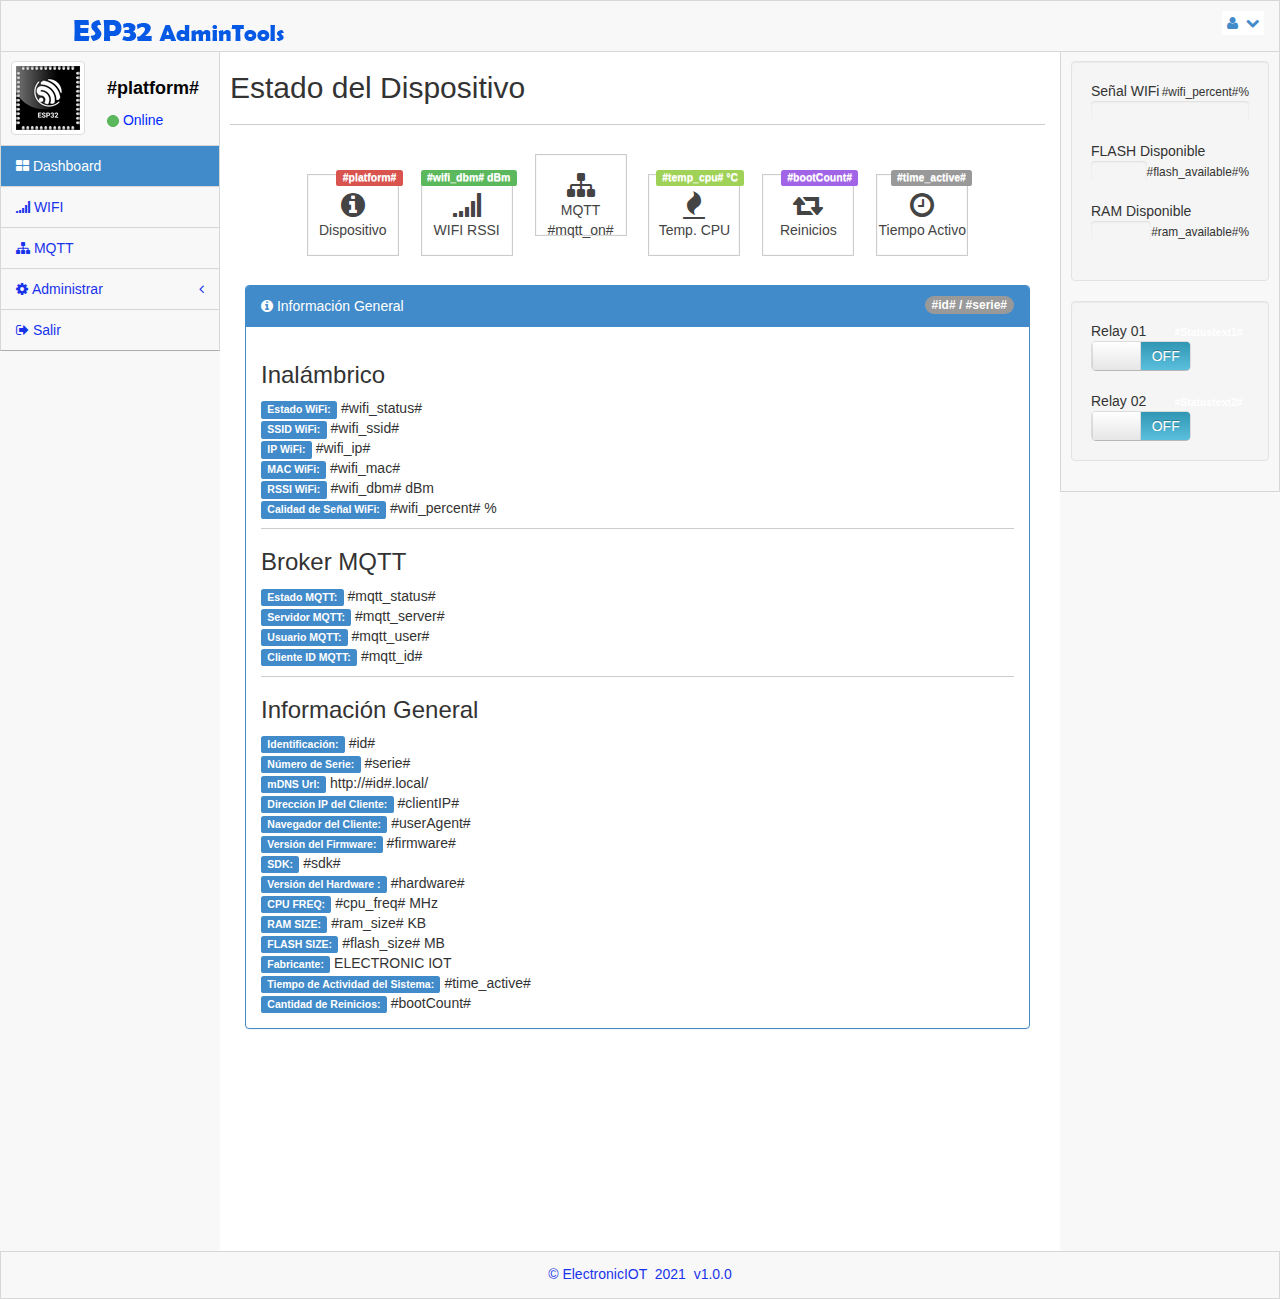
==== commit 1a91e002: "Toda la programación del Servidor WEB" ====
--- a/src/data/index.html
+++ b/src/data/index.html
@@ -9,18 +9,18 @@
     <meta content="" name="description" />
     <meta content="ElectronicIOT" name="author" />
     <!-- Favicon icon -->
-    <link rel="icon" href="esp32.png" type="image/x-icon">
+    <link rel="icon" href="www/esp32.png" type="image/x-icon">
     <!-- GLOBAL STYLES -->
-    <link rel="stylesheet" href="bootstrap.css" />
-    <link rel="stylesheet" href="main.css" />
-    <link rel="stylesheet" href="theme.css" />
-    <link rel="stylesheet" href="MoneAdmin.css" />
-    <link rel="stylesheet" href="font-awesome.css" />
-    <link rel="stylesheet" href="bootstrap-switch.css" />
-    <link rel="stylesheet" href="styles.css" />
+    <link rel="stylesheet" href="www/bootstrap.css" />
+    <link rel="stylesheet" href="www/main.css" />
+    <link rel="stylesheet" href="www/theme.css" />
+    <link rel="stylesheet" href="www/MoneAdmin.css" />
+    <link rel="stylesheet" href="www/font-awesome.css" />
+    <link rel="stylesheet" href="www/bootstrap-switch.css" />
+    <link rel="stylesheet" href="www/styles.css" />
     <!--END GLOBAL STYLES -->
     <!-- PAGE LEVEL STYLES -->
-    <link href="layout2.css" rel="stylesheet" />
+    <link href="www/layout2.css" rel="stylesheet" />
     <!-- END PAGE LEVEL  STYLES -->
 </head>
 <!-- END  HEAD-->
@@ -38,7 +38,7 @@
                 <!-- LOGO SECTION -->
                 <header class="navbar-header">
                     <a href="/" class="navbar-brand">
-                        <img src="logo.png" alt="" /></a>
+                        <img src="www/logo.png" alt="" /></a>
                 </header>
                 <!-- END LOGO SECTION -->
                 <ul class="nav navbar-top-links navbar-right">
@@ -65,11 +65,11 @@
         <div id="left">
             <div class="media user-media well-small">
                 <a class="user-link" href="/">
-                    <img class="media-object img-thumbnail user-img" alt="User Picture" src="esp32.png" />
+                    <img class="media-object img-thumbnail user-img" alt="User Picture" src="www/esp32.png" />
                 </a>
                 <br />
                 <div class="media-body">
-                    <h5 class="media-heading"> ESP32</h5>
+                    <h5 class="media-heading"> #platform#</h5>
                     <ul class="list-unstyled user-info">
                         <li>
                             <a class="btn btn-success btn-xs btn-circle" style="width: 10px;height: 12px;"></a> Online
@@ -131,32 +131,32 @@
                         <a class="quick-btn" href="#">
                             <i class="icon-info-sign icon-2x"></i>
                             <span> Dispositivo</span>
-                        <span class="label label-danger">ESP32</span>
+                        <span class="label label-danger">#platform#</span>
                     </a>
                     <a class="quick-btn" href="#">
                         <i class="icon-signal icon-2x"></i>
                         <span>WIFI RSSI</span>
-                        <span class="label label-success">-66 dBm</span>
+                        <span class="label label-success">#wifi_dbm# dBm</span>
                     </a>
                     <a class="quick-btn" href="#">
                         <i class="icon-sitemap icon-2x"></i>
                         <span>MQTT</span>
-                        <span class="label label-warning">Online</span>
+                        <span>#mqtt_on#</span>
                     </a>
                     <a class="quick-btn" href="#">
                         <i class=" icon-fire icon-2x"></i>
                         <span>Temp. CPU</span>
-                        <span class="label btn-metis-2">20.5 °C</span>
+                        <span class="label btn-metis-2">#temp_cpu# °C</span>
                     </a>
                     <a class="quick-btn" href="#">
                         <i class="icon-retweet icon-2x"></i>
                         <span>Reinicios</span>
-                        <span class="label btn-metis-4">10</span>
+                        <span class="label btn-metis-4">#bootCount#</span>
                     </a>
                     <a class="quick-btn" href="#">
                         <i class="icon-time icon-2x"></i>
                         <span>Tiempo Activo</span>
-                        <span class="label label-default">1:13:22:10</span>
+                        <span class="label label-default">#time_active#</span>
                     </a>
         </div>
     </div>
@@ -167,40 +167,38 @@
         <div class="panel panel-primary">
             <div class="panel-heading">
                 <i class="icon-info-sign"></i> Información General
-                <span class="badge pull-right">adminesp32 / 9B1C5210CE0C3D</span>
+                <span class="badge pull-right">#id# / #serie#</span>
             </div>
             <div class="panel-body">
                 <h3>Inalámbrico</h3>
-                <div><span class="label label-primary">Estado WiFi:</span> <span id="WFEstatus"><span class="label label-success">CONECTADO</span></span>
-                </div>
-                <div><span class="label label-primary">Red WiFi:</span> <span>casa ciruelo</span></div>
-                <div><span class="label label-primary">IP WiFi:</span> <span>192.168.0.150</span></div>
-                <div><span class="label label-primary">MAC WiFi:</span> <span>10:52:1C:9B:3D:0C</span></div>
-                <div><span class="label label-primary">RSSI WiFi:</span> <span id="WFDBM">-66 dBm</span></div>
-                <div><span class="label label-primary">Señal WiFi:</span> <span id="WFPRC">68 %</span></div>
+                <div><span class="label label-primary">Estado WiFi:</span> <span>#wifi_status#</span></div>
+                <div><span class="label label-primary">SSID WiFi:</span> <span>#wifi_ssid#</span></div>
+                <div><span class="label label-primary">IP WiFi:</span> <span>#wifi_ip#</span></div>
+                <div><span class="label label-primary">MAC WiFi:</span> <span>#wifi_mac#</span></div>
+                <div><span class="label label-primary">RSSI WiFi:</span> <span>#wifi_dbm# dBm</span></div>
+                <div><span class="label label-primary">Calidad de Señal WiFi:</span> <span>#wifi_percent# %</span></div>
                 <hr>
                 <h3>Broker MQTT</h3>
-                <div><span class="label label-primary">Estado MQTT:</span> <span id="MQTTStatus"><span class="label label-success">CONECTADO</span></span>
-                </div>
-                <div><span class="label label-primary">Servidor MQTT:</span> <span id="MQTTBroker">cubaelectronica.com</span></div>
-                <div><span class="label label-primary">Usuario MQTT:</span> <span>cuba_iot</span></div>
-                <div><span class="label label-primary">Cliente ID MQTT:</span> <span>ESP329B1C52100C3D</span></div>
+                <div><span class="label label-primary">Estado MQTT:</span> <span>#mqtt_status#</span></div>
+                <div><span class="label label-primary">Servidor MQTT:</span> <span>#mqtt_server#</span></div>
+                <div><span class="label label-primary">Usuario MQTT:</span> <span>#mqtt_user#</span></div>
+                <div><span class="label label-primary">Cliente ID MQTT:</span> <span>#mqtt_id#</span></div>
                 <hr>
                 <h3>Información General</h3>
-                <div><span class="label label-primary">Identificación:</span> <span id="id">adminesp32</span></div>
-                <div><span class="label label-primary">Número de Serie:</span> <span>9B1C5210CE0C3D</span></div>
-                <div><span class="label label-primary">mDNS Url:</span> <span>http://adminesp32.local/</span></div>
-                <div><span class="label label-primary">Dirección IP del Cliente:</span> <span>192.168.0.140</span></div>
-                <div><span class="label label-primary">Navegador del Cliente:</span> <span>Mozilla/5.0 (Windows NT 10.0; Win64; x64) AppleWebKit/537.36 (KHTML, like Gecko) Chrome/96.0.4664.45 Safari/537.36</span></div>
-                <div><span class="label label-primary">Versión del Firmware:</span> <span>v1.1.0a-Build-20211117</span></div>
-                <div><span class="label label-primary">SDK:</span> <span>v3.3.5-1-g85c43024c</span></div>
-                <div><span class="label label-primary">Versión del Hardware :</span> <span>ADMINESP32 v1 00000000</span></div>
-                <div><span class="label label-primary">CPU FREQ:</span> <span>240 MHz</span></div>
-                <div><span class="label label-primary">RAM SIZE:</span> <span>341.22 KB</span></div>
-                <div><span class="label label-primary">FLASH SIZE:</span> <span>4.00 MB</span></div>
+                <div><span class="label label-primary">Identificación:</span> <span>#id#</span></div>
+                <div><span class="label label-primary">Número de Serie:</span> <span>#serie#</span></div>
+                <div><span class="label label-primary">mDNS Url:</span> <span>http://#id#.local/</span></div>
+                <div><span class="label label-primary">Dirección IP del Cliente:</span> <span>#clientIP#</span></div>
+                <div><span class="label label-primary">Navegador del Cliente:</span> <span>#userAgent#</span></div>
+                <div><span class="label label-primary">Versión del Firmware:</span> <span>#firmware#</span></div>
+                <div><span class="label label-primary">SDK:</span> <span>#sdk#</span></div>
+                <div><span class="label label-primary">Versión del Hardware :</span> <span>#hardware#</span></div>
+                <div><span class="label label-primary">CPU FREQ:</span> <span>#cpu_freq# MHz</span></div>
+                <div><span class="label label-primary">RAM SIZE:</span> <span>#ram_size# KB</span></div>
+                <div><span class="label label-primary">FLASH SIZE:</span> <span>#flash_size# MB</span></div>
                 <div><span class="label label-primary">Fabricante:</span> <span>ELECTRONIC IOT</span></div>
-                <div><span class="label label-primary">Tiempo de Actividad del Sistema:</span> <span>1:22:15:40</span></div>
-                <div><span class="label label-primary">Cantidad de Reinicios:</span> <span>9</span></div>
+                <div><span class="label label-primary">Tiempo de Actividad del Sistema:</span> <span>#time_active#</span></div>
+                <div><span class="label label-primary">Cantidad de Reinicios:</span> <span>#bootCount#</span></div>
             </div>
         </div>
     </div>
@@ -211,33 +209,29 @@
     <div id="right">
         <div class="well well-small">
             <span>Señal WIFi</span>
-            <span class="pull-right">
-                    <small>80%</small>
-                </span>
+            <span class="pull-right"><small>#wifi_percent#%</small></span>
             <div class="progress mini">
-                <div class="progress-bar progress-bar-info" style="width: 80%"></div>
-            </div>
-            <span>FLASH Disponible</span><span class="pull-right"><small>76%</small></span>
-
+                <div class="progress-bar progress-bar-info" style="width: #wifi_percent#%"></div>
+            </div>
+            <span>FLASH Disponible</span><span class="pull-right"><small>#flash_available#%</small></span>
             <div class="progress mini">
-                <div class="progress-bar progress-bar-success" style="width: 76%"></div>
-            </div>
-            <span>RAM Disponible</span><span class="pull-right"><small>61%</small></span>
-
+                <div class="progress-bar progress-bar-success" style="width: #flash_available#%"></div>
+            </div>
+            <span>RAM Disponible</span><span class="pull-right"><small>#ram_available#%</small></span>
             <div class="progress mini">
-                <div class="progress-bar progress-bar-warning" style="width: 61%"></div>
+                <div class="progress-bar progress-bar-warning" style="width: #ram_available#%"></div>
             </div>
         </div>
         <div class="well well-small">
-            <span>Relay 01</span><span class="pull-right success"><small class="label label-primary" id="relay1Status">Activado</small></span>
+            <span>Relay 01</span><span class="pull-right success"><small class="label #label1#">#Statustext1#</small></span>
             <div class="make-switch" data-on="prymary" data-off="info">
-                <input type="checkbox" id="relay1" checked="checked">
+                <input type="checkbox" #relay1#>
             </div>
             <br>
             <br>
-            <span>Relay 02</span><span class="pull-right success"><small class="label label-primary" id="relay2Status">Activado</small></span>
+            <span>Relay 02</span><span class="pull-right success"><small class="label #label2#">#Statustext2#</small></span>
             <div class="make-switch" data-on="primary" data-off="info">
-                <input type="checkbox" id="relay2" checked="checked">
+                <input type="checkbox" #relay2#>
             </div>
         </div>
     </div>
@@ -251,11 +245,11 @@
     </div>
     <!--END FOOTER -->
     <!-- GLOBAL SCRIPTS -->
-    <script src="jquery-2.0.3.min.js"></script>
-    <script src="bootstrap.min.js"></script>
-    <script src="modernizr-2.6.2.min.js"></script>
-    <script src="bootstrap-switch.min.js"></script>
-    <script src="scripts.js"></script>
+    <script src="www/jquery-2.0.3.min.js"></script>
+    <script src="www/bootstrap.min.js"></script>
+    <script src="www/modernizr-2.6.2.min.js"></script>
+    <script src="www/bootstrap-switch.min.js"></script>
+    <script src="www/scripts.js"></script>
     <!-- END GLOBAL SCRIPTS -->
 </body>
 <!-- END BODY-->
--- a/src/data/www/main.css
+++ b/src/data/www/main.css
@@ -0,0 +1,2605 @@
+
+
+
+
+/*********************************************************/
+
+/*                Important For top hover dropwown                */
+
+
+      #top > .navbar .dropdown-menu > li > a:hover, #top > .navbar .dropdown-menu > li > a:focus {
+background-repeat: repeat-x;
+   background-image: linear-gradient(to bottom, #EEECEC  0%, #E2E2E2  100%) !important;
+}
+
+
+/*********************************************************/
+
+
+
+#wrap {
+  margin: 0 auto;
+}
+
+/* Set the fixed height of the footer here */
+
+#footer {
+  height: 48px;
+  background-color: #222222;
+}
+
+@media (min-width: 768px) {
+  html,
+  body {
+    height: 100%;
+    /* The html and body elements cannot have any padding or margin. */
+  
+  }
+  #wrap {
+    height: auto !important;
+    height: 100%;
+    min-height: 100%;
+    padding: 0 0 48px;
+    margin-bottom: -48px;
+  }
+}
+
+/* -------- END Sticky footer styles ------------------ */
+/*********************************************************/
+
+/*                 Template Layout                       */
+
+/*********************************************************/
+
+::-webkit-scrollbar {
+  width: 12px;
+  height: 12px;
+}
+
+::-webkit-scrollbar-thumb {
+  border-radius: 1em;
+}
+
+::-webkit-scrollbar-thumb:hover {
+  background-color: #999;
+}
+
+::-webkit-scrollbar-track {
+  background: transparent;
+  border-radius: 1em;
+}
+
+::-webkit-scrollbar-track:hover {
+  background: rgba(110, 110, 110, 0.25);
+}
+
+body.padTop53 {
+  padding-top: 75px;
+  overflow: visible;
+}
+
+@media (min-width: 802px) {
+  body.padTop53 {
+    padding-top: 51px;
+  }
+
+
+}
+
+#wrap:before,
+#top:before,
+.head:before,
+#footer:before,
+#wrap:after,
+#top:after,
+.head:after,
+#footer:after {
+  display: table;
+  content: " ";
+}
+
+#wrap:after,
+#top:after,
+.head:after,
+#footer:after {
+  clear: both;
+}
+
+#wrap {
+  background-color: #f8f8f8;
+}
+
+#right {
+  display: none;
+}
+
+@media (min-width: 768px) {
+  #left {
+    position: relative;
+    float: left;
+    width: 100px;
+  }
+  #left #menu.affix {
+    position: fixed;
+    top:0px;
+    width: 100px;
+    overflow-x: hidden;
+    overflow-y: hidden;
+    -webkit-overflow-scrolling: touch;
+  }
+  #left #menu.affix:hover {
+    overflow-y: scroll;
+  }
+  #left #menu.affix > li:last-child > a:last-child {
+    /*border-bottom: 1px solid rgba(0, 0, 0, 0.3);*/
+    /*box-shadow: 0 1px 0 rgba(255, 255, 255, 0.05), 0 1px 0 rgba(255, 255, 255, 0.05) inset;*/
+  }
+  body.padTop53 #left #menu.affix {
+    top: 53px;
+  }
+  .side-right #left {
+    float: right;
+  }
+  #content {
+    margin-left: 100px;
+  }
+  .side-right #content {
+    margin-right: 100px;
+    margin-left: 0;
+  }
+  #left {
+    margin-bottom: -10px;
+  }
+}
+
+@media (min-width: 992px) {
+  #left {
+    width: 220px;
+  }
+  #left #menu.affix {
+    width: 220px;
+  }
+  .mini-sidebar #left {
+    width: 100px;
+  }
+  .mini-sidebar #left #menu.affix {
+    width: 100px;
+  }
+  #content {
+    margin-left: 220px;
+  }
+  .side-right #content {
+    margin-right: 220px;
+  }
+  .mini-sidebar #content {
+    margin-left: 100px;
+  }
+  .mini-sidebar.side-right #content {
+    margin-right: 100px;
+    margin-left: 0;
+  }
+}
+
+@media (min-width: 768px) {
+  .hide-sidebar #left,
+  .hide-sidebar #right {
+    display: none;
+  }
+  .hide-sidebar #content {
+    width: 100% !important;
+    margin: 0 !important;
+  }
+}
+
+@media (min-width: 1200px) {
+  body.fixed #wrap,
+  body.fixed #footer,
+  body.fixed #top .navbar.navbar-fixed-top {
+    max-width: 1170px;
+    margin-right: auto;
+    margin-left: auto;
+  }
+}
+
+/* ================== END Template Layout ============== */
+
+/* BEGIN TOP bar */
+
+#top .navbar {
+  margin-bottom: 0;
+   border:1px solid rgb(216, 215, 215);
+  background-color:#f8f8f8;
+}
+
+#top .navbar-brand {
+  padding: 0;
+}
+
+#top .topnav {
+  margin: 10px 15px 10px auto;
+}
+
+@media (min-width: 768px) {
+  #top .topnav {
+    float: right;
+  }
+}
+
+/* END TOP bar */
+/* BEGIN header.head bar */
+
+.head {
+  text-shadow: 0 1px 0px rgba(0, 0, 0, 0.5);
+  background: #404040;
+  border-bottom: 1px solid rgba(0, 0, 0, 0.3);
+  box-shadow: 0 1px 0px rgba(255, 255, 255, 0.05) inset;
+}
+
+.head .search-bar {
+  padding: 10px 15px;
+  margin: 0 auto;
+  border-bottom: 1px solid rgba(0, 0, 0, 0.3);
+  -webkit-box-shadow: 0 1px 0 rgba(255, 255, 255, 0.05);
+          box-shadow: 0 1px 0 rgba(255, 255, 255, 0.05);
+}
+
+.head .search-bar .main-search {
+  margin-right: 40px;
+  border-bottom: 1px solid #7c7c7c;
+}
+
+.head .search-bar .main-search input[type="text"] {
+  color: #ccc;
+  background-color: transparent;
+  border-color: transparent;
+  -webkit-box-shadow: none;
+          box-shadow: none;
+}
+
+.head .search-bar .main-search button,
+.head .search-bar .main-search input[type=submit] {
+  background: transparent;
+  border: transparent;
+}
+
+@media (min-width: 768px) {
+  .head .search-bar {
+    border-right: 1px solid rgba(0, 0, 0, 0.3);
+    border-bottom-width: 0;
+    -webkit-box-shadow: -1px 0 0px rgba(255, 255, 255, 0.05) inset;
+            box-shadow: -1px 0 0px rgba(255, 255, 255, 0.05) inset;
+  }
+  .side-right .head .search-bar {
+    border-left: 1px solid rgba(0, 0, 0, 0.3);
+    border-right-width: 0;
+    -webkit-box-shadow: 1px 0 0px rgba(255, 255, 255, 0.05) inset;
+            box-shadow: 1px 0 0px rgba(255, 255, 255, 0.05) inset;
+  }
+}
+
+.head .main-bar {
+  padding: 10px;
+}
+
+.head .main-bar h3 {
+  margin-top: 0;
+  margin-bottom: 0;
+  color: #bababa;
+}
+
+@media (min-width: 768px) {
+  .head .main-bar h3 {
+    margin-top: 5px;
+  }
+}
+
+@media (min-width: 768px) {
+  .head .search-bar .main-search {
+    margin-right: auto;
+  }
+}
+
+#menu-toggle {
+  float: right;
+  margin-left: 15px;
+}
+
+@media (min-width: 768px) {
+  .search-bar {
+    float: left;
+    width: 100px;
+    padding: 10px 4px;
+  }
+  .side-right .search-bar {
+    float: right;
+  }
+  .search-bar .input-group-btn {
+    display: none;
+  }
+  .search-bar .input-small.form-control {
+    border-radius: 3px;
+  }
+  .main-bar {
+    margin-left: 100px;
+  }
+  .side-right .main-bar {
+    margin-right: 100px;
+    margin-left: 0;
+  }
+}
+
+@media (min-width: 992px) {
+  .search-bar {
+    width: 220px;
+    padding: 10px 15px;
+  }
+  .search-bar .input-group-btn {
+    display: table-cell;
+  }
+  .search-bar .input-small.form-control {
+    border-radius: 3px 0 0 3px;
+  }
+  .mini-sidebar .search-bar {
+    width: 100px;
+    padding: 10px 4px;
+  }
+  .mini-sidebar .search-bar .input-group-btn {
+    display: none;
+  }
+  .mini-sidebar .search-bar .input-small.form-control {
+    border-radius: 3px;
+  }
+  .main-bar {
+    margin-left: 220px;
+  }
+  .side-right .main-bar {
+    margin-right: 220px;
+  }
+  .mini-sidebar .main-bar {
+    margin-left: 100px;
+  }
+  .side-right.mini-sidebar .main-bar {
+    margin-left: 0;
+  }
+}
+
+/** END header.head bar */
+/*********************************************************/
+
+/*          Begin LEFT Styles                           */
+
+/*********************************************************/
+
+.user-media {
+  display: none;
+  /*background-color: #5cb85c;*/
+  color:#0029FF;
+   border-right:1px solid rgb(216, 215, 215);
+    border-left:1px solid rgb(216, 215, 215);
+}
+
+@media (min-width: 768px) {
+  .user-media {
+    display: block;
+  }
+  .user-media .media-body {
+    display: none;
+  }
+  .user-media .user-link {
+    position: relative;
+    display: block;
+    margin-right: auto;
+    margin-left: auto;
+  }
+  .user-media .user-link .user-img {
+    margin: 10px auto;
+  }
+  .user-media .user-link .user-label {
+    position: absolute;
+    top: -6px;
+    right: 6px;
+  }
+}
+
+@media (min-width: 992px) {
+  .user-media .user-link {
+    float: left;
+  }
+  .user-media .user-link .user-img {
+    margin: 10px;
+  }
+  .user-media .user-link .user-label {
+    top: 6px;
+    right: 0;
+  }
+  .user-media .media-body {
+    display: block;
+    float: left;
+    margin-left: 12px;
+  }
+  .user-media .media-body h5.media-heading {
+   font-size: 18px;
+padding-top: 8px;
+margin-bottom: 11px;
+color: #050505;
+font-weight: bolder;
+  }
+  .user-media .media-body ul.user-info li {
+    /*color: #ccc;*/
+  }
+}
+
+@media (min-width: 768px) {
+  .mini-sidebar .media-body {
+    display: none;
+  }
+  .side-right .user-link .user-label {
+    right: auto;
+    left: 6px;
+  }
+}
+
+/* ============== END LEFT Styles ================= */
+#menu {
+  position: relative;
+  overflow: hidden;
+  /*background-color: #333;*/
+  border-right:1px solid rgb(216, 215, 215);
+   border-left:1px solid rgb(216, 215, 215);
+  background-color:#f8f8f8;
+  border-bottom: 1px solid rgba(0, 0, 0, 0.3);
+  -webkit-box-shadow: 0 1px 0 rgba(255, 255, 255, 0.05);
+          box-shadow: 0 1px 0 rgba(255, 255, 255, 0.05);
+}
+
+#menu,
+#menu ul {
+  padding: 0;
+  margin: 0;
+  list-style: none;
+}
+
+@media (min-width: 768px) {
+  #menu.collapse {
+    display: inherit !important;
+  }
+}
+
+#menu > li {
+  position: relative;
+  display: block;
+  margin: 0;
+  border-width: 0;
+  border-radius: 0;
+}
+
+#menu > li > a {
+  position: relative;
+  display: block;
+  padding: 10px 15px;
+  color: #1933EC;
+  /*text-shadow: 0 1px 0 rgba(0, 0, 0, 0.5);*/
+  border-top:1px solid rgb(216, 215, 215);
+  /*-webkit-box-shadow: inset 0 1px 0 rgba(255, 255, 255, 0.05);
+          box-shadow: inset 0 1px 0 rgba(255, 255, 255, 0.05);*/
+}
+
+#menu > li > a:hover,
+#menu > li > a:focus {
+  color: #fff;
+  text-decoration: none;
+  background-color: #428bca;
+  outline: none;
+}
+
+#menu > li > a .label {
+  float: right;
+}
+
+#menu > li.active > a {
+  color: #fff;
+  background-color: #428bca;
+
+}
+
+#menu > li.panel {
+  background-color: transparent;
+}
+
+#menu li > a {
+  text-decoration: none;
+}
+
+#menu ul {
+  padding: 5px 0 5px 15px;
+  border-top: 1px solid rgb(216, 215, 215);
+  -webkit-box-shadow: 0 1px 0px rgba(255, 255, 255, 0.05) inset;
+          box-shadow: 0 1px 0px rgba(255, 255, 255, 0.05) inset;
+}
+
+#menu ul a {
+  display: block;
+  padding: 10px 0;
+  /*margin-left: 15px;*/
+   /*font-size: 12px;*/
+  font-size: 14px;
+  /*color: #000;*/
+}
+
+#menu .nav-header {
+  padding: 3px 15px;
+  font-size: 12px;
+  font-weight: bold;
+  color: #777;
+  text-shadow: 0 1px 0px rgba(0, 0, 0, 0.5);
+  text-transform: uppercase;
+  background: #404040;
+  border-top: 1px solid rgba(0, 0, 0, 0.3);
+  -webkit-box-shadow: 0 1px 0px rgba(255, 255, 255, 0.05) inset;
+          box-shadow: 0 1px 0px rgba(255, 255, 255, 0.05) inset;
+}
+
+#menu .nav-divider {
+  height: 6px;
+  margin: 0;
+  background: rgba(0, 0, 0, 0.2);
+  border-top: 1px solid rgba(255, 255, 255, 0.01);
+  box-shadow: 0 1px 3px rgba(0, 0, 0, 0.3) inset;
+}
+
+#menu > li.active > a {
+  position: relative;
+}
+
+#menu > li.panel.active ul > li.active > a:after {
+  position: absolute;
+  right: 0;
+  border-color: transparent #6e6e6e transparent transparent;
+  border-style: solid;
+  border-width: 10px;
+  content: "";
+}
+
+.side-right #menu > li > a > .label {
+  right: auto;
+  left: 3px;
+}
+
+@media (min-width: 768px) {
+  .mini-sidebar #menu > li > a,
+  #menu > li > a {
+    text-align: center;
+  }
+  .mini-sidebar #menu > li > a > i,
+  #menu > li > a > i {
+    display: block;
+    font-size: 20px;
+  }
+  .mini-sidebar #menu > li > a .label,
+  #menu > li > a .label {
+    position: absolute;
+    top: 3px;
+    right: 3px;
+  }
+  .mini-sidebar.side-right #menu > li > a .label,
+  .side-right #menu > li > a .label {
+    right: auto;
+  }
+  #menu:after,
+  .mini-sidebar #menu:after {
+    position: absolute;
+    top: 0;
+    right: 0;
+    bottom: 0;
+    left: 0;
+    display: block;
+    width: 0;
+    /*background: #333;*/
+    /*content: " ";*/
+    -webkit-box-shadow: 97px 1px 5px 2px rgba(0, 0, 0, 0.6);
+            box-shadow: 97px 1px 5px 2px rgba(0, 0, 0, 0.6);
+  }
+  .side-right #menu:after,
+  .side-right.mini-sidebar #menu:after {
+    -webkit-box-shadow: 3px 1px 5px 2px rgba(0, 0, 0, 0.6);
+            box-shadow: 3px 1px 5px 2px rgba(0, 0, 0, 0.6);
+  }
+}
+
+@media (min-width: 992px) {
+  #menu > li > a {
+    text-align: left;
+  }
+  #menu > li > a > i {
+    display: inline;
+    font-size: 14px;
+  }
+  #menu > li > a > .label {
+    position: relative;
+  }
+  #menu:after {
+    -webkit-box-shadow: 217px 1px 5px 2px rgba(0, 0, 0, 0.6);
+            box-shadow: 217px 1px 5px 2px rgba(0, 0, 0, 0.6);
+  }
+  .mini-sidebar #menu:after {
+    -webkit-box-shadow: 97px 1px 5px 2px rgba(0, 0, 0, 0.6);
+            box-shadow: 97px 1px 5px 2px rgba(0, 0, 0, 0.6);
+  }
+}
+
+/* BEGIN CONTENT STYLES */
+
+#content {
+  -webkit-transition: margin 0.4s;
+          transition: margin 0.4s;
+}
+
+.outer {
+  padding: 10px;
+  background-color: #6e6e6e;
+}
+
+.outer:before,
+.outer:after {
+  display: table;
+  content: " ";
+}
+
+.outer:after {
+  clear: both;
+}
+
+.inner {
+  position: relative;
+  min-height: 1px;
+  /*padding-right: 10px;*/
+  padding-right: 15px;
+  padding-left: 10px;
+  background: #fff;
+  border: 0px solid #e4e4e4;
+  min-height:1200px;
+}
+
+@media (min-width: 768px) {
+  .inner {
+    float: left;
+    width: 100%;
+
+  }
+ 
+}
+
+.inner .row {
+  margin-right: -15px;
+  margin-left: -15px;
+}
+
+/* END CONTENT STYLES */
+/* BEGIN FOOTER */
+
+#footer {
+  margin: 0 auto;
+  color: #1933EC;
+background-color:#f8f8f8;
+ border:1px solid rgb(216, 215, 215);
+
+}
+
+#footer p {
+  padding: 12px 0 0;
+  text-align: center;
+  
+}
+
+/** END FOOTER */
+.box {
+  position: relative;
+  display: block;
+  margin: 10px auto;
+  border: 1px solid #efefef;
+}
+
+.box header {
+  background-repeat: repeat-x;
+    border-bottom: 1px solid #d4d4d4;
+    -webkit-box-shadow: 0 1px 4px rgba(0, 0, 0, 0.065);
+    box-shadow: 0 1px 4px rgba(0, 0, 0, 0.065);
+    background-image: linear-gradient(to bottom, #ffffff 0%, #f2f2f2 100%);
+}
+
+.box header:before,
+.box header:after {
+  display: table;
+  content: " ";
+}
+
+.box header:after {
+  clear: both;
+}
+
+.box header .icons,
+.box header h5,
+.box header .toolbar {
+  position: relative;
+  display: block;
+  float: left;
+  min-height: 1px;
+  padding: 0;
+  margin: 0;
+}
+
+.box header .icons {
+  padding: 10px 15px;
+  border-right: 1px solid #ddd;
+  -webkit-box-shadow: 1px 0px 0px #ffffff;
+          box-shadow: 1px 0px 0px #ffffff;
+}
+
+.box header h5 {
+  padding: 12px;
+  font-weight: bold;
+}
+
+.box.inverse header {
+  color: #f5f5f5;
+    background-repeat: repeat-x;
+    border-bottom: 1px solid #4d4d4d;
+    background-image: linear-gradient(to bottom, #333333 0%, #222222 100%);
+}
+
+.box.inverse header .icons {
+  border-right: 1px solid #222;
+  -webkit-box-shadow: 1px 0px 0px #3c3c3c;
+          box-shadow: 1px 0px 0px #3c3c3c;
+}
+
+.box.primary header {
+  color: #fff;
+    background-repeat: repeat-x;
+    border-bottom: 1px solid #428bca;
+    background-image: linear-gradient(to bottom, #428bca 0%, #3071a9 100%);
+}
+
+.box.primary header .icons {
+  border-right: 1px solid #245682;
+  -webkit-box-shadow: 1px 0px 0px #6aa3d5;
+          box-shadow: 1px 0px 0px #6aa3d5;
+}
+
+.box.success header {
+  color: #fff;
+    background-repeat: repeat-x;
+    border-bottom: 1px solid #5cb85c;
+    background-image: linear-gradient(to bottom, #5cb85c 0%, #449d44 100%);
+}
+
+.box.success header .icons {
+  border-right: 1px solid #357935;
+  -webkit-box-shadow: 1px 0px 0px #80c780;
+          box-shadow: 1px 0px 0px #80c780;
+}
+
+.box.warning header {
+  color: #fff;
+    background-repeat: repeat-x;
+    border-bottom: 1px solid #f0ad4e;
+    background-image: linear-gradient(to bottom, #f0ad4e 0%, #ec971f 100%);
+}
+
+.box.warning header .icons {
+  border-right: 1px solid #c77c11;
+  -webkit-box-shadow: 1px 0px 0px #f4c37d;
+          box-shadow: 1px 0px 0px #f4c37d;
+}
+
+.box.danger header {
+  color: #fff;
+    background-repeat: repeat-x;
+    border-bottom: 1px solid #d9534f;
+    background-image: linear-gradient(to bottom, #d9534f 0%, #c9302c 100%);
+}
+
+.box.danger header .icons {
+  border-right: 1px solid #a02622;
+  -webkit-box-shadow: 1px 0px 0px #e27c79;
+          box-shadow: 1px 0px 0px #e27c79;
+}
+
+.box.info header {
+  color: #fff;
+    background-repeat: repeat-x;
+    border-bottom: 1px solid #5bc0de;
+    background-image: linear-gradient(to bottom, #5bc0de 0%, #31b0d5 100%);
+}
+
+.box.info header .icons {
+  border-right: 1px solid #2390b0;
+  -webkit-box-shadow: 1px 0px 0px #85d0e7;
+          box-shadow: 1px 0px 0px #85d0e7;
+}
+
+.box:not(.dark) header .toolbar .nav > li > a {
+  /*color: #fff;*/
+  color:#1973e1;
+}
+
+.box header .toolbar {
+  display: inline-table;
+  float: right;
+}
+
+.box header .toolbar .btn-toolbar {
+  margin: 6px 3px;
+}
+
+.box header .toolbar .label,
+.box header .toolbar .badge {
+  display: inline-block;
+  margin: 10px;
+}
+
+.box header .toolbar .nav {
+  margin: 1px 1px 0 0;
+}
+
+.box header .toolbar .nav > li {
+  display: inline-block;
+}
+
+.box header .toolbar .nav > li > a {
+  padding-top: 9px;
+ 
+}
+
+.box header .toolbar .nav > li > a:hover,
+.box header .toolbar .nav > li > a:focus {
+  color: #222;
+  
+}
+
+.box header .toolbar > .btn {
+  margin-right: 4px;
+}
+
+.box header .toolbar > .btn-sm,
+.box header .toolbar > .btn-group {
+  margin: 4px;
+}
+
+.box header .toolbar > .btn-xs {
+  margin: 6px;
+}
+
+.box header .toolbar .input-sm {
+  margin: 4px -4px;
+}
+
+.box header .toolbar .progress {
+  min-width: 120px;
+  margin: 10px 4px;
+}
+
+.box header .toolbar .progress.middle {
+  height: 12px;
+  margin: 13px 4px;
+}
+
+.box header .toolbar .progress.mini {
+  height: 6px;
+  margin: 16px 4px;
+}
+
+.box.danger .dropdown-menu > li > a:hover,
+.box.danger .dropdown-menu > li > a:focus {
+  background-repeat: repeat-x;
+    background-image: linear-gradient(to bottom, #d9534f 0%, #c9302c 100%);
+}
+
+.box.info .dropdown-menu > li > a:hover,
+.box.info .dropdown-menu > li > a:focus {
+  background-repeat: repeat-x;
+    background-image: linear-gradient(to bottom, #5bc0de 0%, #31b0d5 100%);
+}
+
+.box.success .dropdown-menu > li > a:hover,
+.box.success .dropdown-menu > li > a:focus {
+  background-repeat: repeat-x;
+    background-image: linear-gradient(to bottom, #5cb85c 0%, #449d44 100%);
+}
+
+.box.warning .dropdown-menu > li > a:hover,
+.box.warning .dropdown-menu > li > a:focus {
+  background-repeat: repeat-x;
+    background-image: linear-gradient(to bottom, #f0ad4e 0%, #ec971f 100%);
+}
+
+.box.inverse .dropdown-menu > li > a:hover,
+.box.inverse .dropdown-menu > li > a:focus {
+  background-repeat: repeat-x;
+    background-image: linear-gradient(to bottom, #333333 0%, #222222 100%);
+}
+
+.box .body {
+  padding: 10px;
+  -webkit-box-shadow: inset 0 1px 1px rgba(0, 0, 0, 0.05);
+          box-shadow: inset 0 1px 1px rgba(0, 0, 0, 0.05);
+}
+
+.box .body hr {
+  margin-right: -10px;
+  margin-left: -10px;
+}
+
+.body.collapse:not(.in) {
+  padding: 0;
+}
+
+.box > .block {
+  padding: 0;
+}
+
+.row.ui-sortable .box header {
+  cursor: move;
+}
+
+.btn-metis-1 {
+  color: #ffffff;
+  background-color: #ee465a;
+  border-color: #c11a39;
+}
+
+.btn-metis-1:hover,
+.btn-metis-1:focus,
+.btn-metis-1:active,
+.btn-metis-1.active,
+.open .dropdown-toggle.btn-metis-1 {
+  color: #ffffff;
+  background-color: #eb2139;
+  border-color: #8b1329;
+}
+
+.btn-metis-1:active,
+.btn-metis-1.active,
+.open .dropdown-toggle.btn-metis-1 {
+  background-image: none;
+}
+
+.btn-metis-1.disabled,
+.btn-metis-1[disabled],
+fieldset[disabled] .btn-metis-1,
+.btn-metis-1.disabled:hover,
+.btn-metis-1[disabled]:hover,
+fieldset[disabled] .btn-metis-1:hover,
+.btn-metis-1.disabled:focus,
+.btn-metis-1[disabled]:focus,
+fieldset[disabled] .btn-metis-1:focus,
+.btn-metis-1.disabled:active,
+.btn-metis-1[disabled]:active,
+fieldset[disabled] .btn-metis-1:active,
+.btn-metis-1.disabled.active,
+.btn-metis-1[disabled].active,
+fieldset[disabled] .btn-metis-1.active {
+  background-color: #ee465a;
+  border-color: #c11a39;
+}
+
+.btn-metis-2 {
+  color: #ffffff;
+  background-color: #9fd256;
+  border-color: #6fac34;
+}
+
+.btn-metis-2:hover,
+.btn-metis-2:focus,
+.btn-metis-2:active,
+.btn-metis-2.active,
+.open .dropdown-toggle.btn-metis-2 {
+  color: #ffffff;
+  background-color: #8dc936;
+  border-color: #517d26;
+}
+
+.btn-metis-2:active,
+.btn-metis-2.active,
+.open .dropdown-toggle.btn-metis-2 {
+  background-image: none;
+}
+
+.btn-metis-2.disabled,
+.btn-metis-2[disabled],
+fieldset[disabled] .btn-metis-2,
+.btn-metis-2.disabled:hover,
+.btn-metis-2[disabled]:hover,
+fieldset[disabled] .btn-metis-2:hover,
+.btn-metis-2.disabled:focus,
+.btn-metis-2[disabled]:focus,
+fieldset[disabled] .btn-metis-2:focus,
+.btn-metis-2.disabled:active,
+.btn-metis-2[disabled]:active,
+fieldset[disabled] .btn-metis-2:active,
+.btn-metis-2.disabled.active,
+.btn-metis-2[disabled].active,
+fieldset[disabled] .btn-metis-2.active {
+  background-color: #9fd256;
+  border-color: #6fac34;
+}
+
+.btn-metis-3 {
+  color: #ffffff;
+  background-color: #fbb450;
+  border-color: #f89406;
+}
+
+.btn-metis-3:hover,
+.btn-metis-3:focus,
+.btn-metis-3:active,
+.btn-metis-3.active,
+.open .dropdown-toggle.btn-metis-3 {
+  color: #ffffff;
+  background-color: #faa328;
+  border-color: #bc7005;
+}
+
+.btn-metis-3:active,
+.btn-metis-3.active,
+.open .dropdown-toggle.btn-metis-3 {
+  background-image: none;
+}
+
+.btn-metis-3.disabled,
+.btn-metis-3[disabled],
+fieldset[disabled] .btn-metis-3,
+.btn-metis-3.disabled:hover,
+.btn-metis-3[disabled]:hover,
+fieldset[disabled] .btn-metis-3:hover,
+.btn-metis-3.disabled:focus,
+.btn-metis-3[disabled]:focus,
+fieldset[disabled] .btn-metis-3:focus,
+.btn-metis-3.disabled:active,
+.btn-metis-3[disabled]:active,
+fieldset[disabled] .btn-metis-3:active,
+.btn-metis-3.disabled.active,
+.btn-metis-3[disabled].active,
+fieldset[disabled] .btn-metis-3.active {
+  background-color: #fbb450;
+  border-color: #f89406;
+}
+
+.btn-metis-4 {
+  color: #ffffff;
+  background-color: #a264e7;
+  border-color: #62309a;
+}
+
+.btn-metis-4:hover,
+.btn-metis-4:focus,
+.btn-metis-4:active,
+.btn-metis-4.active,
+.open .dropdown-toggle.btn-metis-4 {
+  color: #ffffff;
+  background-color: #8d41e2;
+  border-color: #44216b;
+}
+
+.btn-metis-4:active,
+.btn-metis-4.active,
+.open .dropdown-toggle.btn-metis-4 {
+  background-image: none;
+}
+
+.btn-metis-4.disabled,
+.btn-metis-4[disabled],
+fieldset[disabled] .btn-metis-4,
+.btn-metis-4.disabled:hover,
+.btn-metis-4[disabled]:hover,
+fieldset[disabled] .btn-metis-4:hover,
+.btn-metis-4.disabled:focus,
+.btn-metis-4[disabled]:focus,
+fieldset[disabled] .btn-metis-4:focus,
+.btn-metis-4.disabled:active,
+.btn-metis-4[disabled]:active,
+fieldset[disabled] .btn-metis-4:active,
+.btn-metis-4.disabled.active,
+.btn-metis-4[disabled].active,
+fieldset[disabled] .btn-metis-4.active {
+  background-color: #a264e7;
+  border-color: #62309a;
+}
+
+.btn-metis-5 {
+  color: #ffffff;
+  background-color: #777777;
+  border-color: #555555;
+}
+
+.btn-metis-5:hover,
+.btn-metis-5:focus,
+.btn-metis-5:active,
+.btn-metis-5.active,
+.open .dropdown-toggle.btn-metis-5 {
+  color: #ffffff;
+  background-color: #636363;
+  border-color: #363636;
+}
+
+.btn-metis-5:active,
+.btn-metis-5.active,
+.open .dropdown-toggle.btn-metis-5 {
+  background-image: none;
+}
+
+.btn-metis-5.disabled,
+.btn-metis-5[disabled],
+fieldset[disabled] .btn-metis-5,
+.btn-metis-5.disabled:hover,
+.btn-metis-5[disabled]:hover,
+fieldset[disabled] .btn-metis-5:hover,
+.btn-metis-5.disabled:focus,
+.btn-metis-5[disabled]:focus,
+fieldset[disabled] .btn-metis-5:focus,
+.btn-metis-5.disabled:active,
+.btn-metis-5[disabled]:active,
+fieldset[disabled] .btn-metis-5:active,
+.btn-metis-5.disabled.active,
+.btn-metis-5[disabled].active,
+fieldset[disabled] .btn-metis-5.active {
+  background-color: #777777;
+  border-color: #555555;
+}
+
+.btn-metis-6 {
+  color: #ffffff;
+  background-color: #00b4f5;
+  border-color: #008dc5;
+}
+
+.btn-metis-6:hover,
+.btn-metis-6:focus,
+.btn-metis-6:active,
+.btn-metis-6.active,
+.open .dropdown-toggle.btn-metis-6 {
+  color: #ffffff;
+  background-color: #0096cc;
+  border-color: #006188;
+}
+
+.btn-metis-6:active,
+.btn-metis-6.active,
+.open .dropdown-toggle.btn-metis-6 {
+  background-image: none;
+}
+
+.btn-metis-6.disabled,
+.btn-metis-6[disabled],
+fieldset[disabled] .btn-metis-6,
+.btn-metis-6.disabled:hover,
+.btn-metis-6[disabled]:hover,
+fieldset[disabled] .btn-metis-6:hover,
+.btn-metis-6.disabled:focus,
+.btn-metis-6[disabled]:focus,
+fieldset[disabled] .btn-metis-6:focus,
+.btn-metis-6.disabled:active,
+.btn-metis-6[disabled]:active,
+fieldset[disabled] .btn-metis-6:active,
+.btn-metis-6.disabled.active,
+.btn-metis-6[disabled].active,
+fieldset[disabled] .btn-metis-6.active {
+  background-color: #00b4f5;
+  border-color: #008dc5;
+}
+
+.btn-circle {
+  width: 40px;
+  height: 40px;
+  padding: 8px 10px;
+  border-radius: 500px;
+}
+
+.btn-circle.btn-lg {
+  width: 60px;
+  height: 60px;
+  padding: 14px 16px;
+}
+
+.btn-circle.btn-sm {
+  width: 30px;
+  height: 30px;
+  padding: 5px 10px;
+}
+
+.btn-circle.btn-xs {
+  width: 20px;
+  height: 20px;
+  padding: 0 5px;
+}
+
+.btn-rect {
+  border-radius: 0 !important;
+}
+
+.btn-round.btn {
+  border-radius: 28px;
+}
+
+.btn-round.btn-xs {
+  border-radius: 28px;
+}
+
+.btn-round.btn-sm {
+  border-radius: 28px;
+}
+
+.btn-round.btn-lg {
+  border-radius: 28px;
+}
+
+.btn-line.btn-default {
+  color: #333333;
+  background-color: #fff;
+  border-color: #cccccc;
+}
+
+.btn-line.btn-default:hover,
+.btn-line.btn-default:focus,
+.btn-line.btn-default:active,
+.btn-line.btn-default.active {
+  color: #ffffff;
+  background-color: #262626;
+  border-color: #b3b3b3;
+}
+
+.btn-line.btn-default.disabled,
+.btn-line.btn-default[disabled],
+fieldset[disabled] .btn-line.btn-default,
+.btn-line.btn-default.disabled:hover,
+.btn-line.btn-default[disabled]:hover,
+fieldset[disabled] .btn-line.btn-default:hover,
+.btn-line.btn-default.disabled:focus,
+.btn-line.btn-default[disabled]:focus,
+fieldset[disabled] .btn-line.btn-default:focus,
+.btn-line.btn-default.disabled:active,
+.btn-line.btn-default[disabled]:active,
+fieldset[disabled] .btn-line.btn-default:active,
+.btn-line.btn-default.disabled.active,
+.btn-line.btn-default[disabled].active,
+fieldset[disabled] .btn-line.btn-default.active {
+  background-color: #ffffff;
+  border-color: #cccccc;
+}
+
+.btn-line.btn-primary {
+  color: #428bca;
+  background-color: #fff;
+  border-color: #357ebd;
+}
+
+.btn-line.btn-primary:hover,
+.btn-line.btn-primary:focus,
+.btn-line.btn-primary:active,
+.btn-line.btn-primary.active {
+  color: #ffffff;
+  background-color: #357ebd;
+  border-color: #2a6496;
+}
+
+.btn-line.btn-primary.disabled,
+.btn-line.btn-primary[disabled],
+fieldset[disabled] .btn-line.btn-primary,
+.btn-line.btn-primary.disabled:hover,
+.btn-line.btn-primary[disabled]:hover,
+fieldset[disabled] .btn-line.btn-primary:hover,
+.btn-line.btn-primary.disabled:focus,
+.btn-line.btn-primary[disabled]:focus,
+fieldset[disabled] .btn-line.btn-primary:focus,
+.btn-line.btn-primary.disabled:active,
+.btn-line.btn-primary[disabled]:active,
+fieldset[disabled] .btn-line.btn-primary:active,
+.btn-line.btn-primary.disabled.active,
+.btn-line.btn-primary[disabled].active,
+fieldset[disabled] .btn-line.btn-primary.active {
+  background-color: #ffffff;
+  border-color: #357ebd;
+}
+
+.btn-line.btn-warning {
+  color: #f0ad4e;
+  background-color: #fff;
+  border-color: #eea236;
+}
+
+.btn-line.btn-warning:hover,
+.btn-line.btn-warning:focus,
+.btn-line.btn-warning:active,
+.btn-line.btn-warning.active {
+  color: #ffffff;
+  background-color: #eea236;
+  border-color: #df8a13;
+}
+
+.btn-line.btn-warning.disabled,
+.btn-line.btn-warning[disabled],
+fieldset[disabled] .btn-line.btn-warning,
+.btn-line.btn-warning.disabled:hover,
+.btn-line.btn-warning[disabled]:hover,
+fieldset[disabled] .btn-line.btn-warning:hover,
+.btn-line.btn-warning.disabled:focus,
+.btn-line.btn-warning[disabled]:focus,
+fieldset[disabled] .btn-line.btn-warning:focus,
+.btn-line.btn-warning.disabled:active,
+.btn-line.btn-warning[disabled]:active,
+fieldset[disabled] .btn-line.btn-warning:active,
+.btn-line.btn-warning.disabled.active,
+.btn-line.btn-warning[disabled].active,
+fieldset[disabled] .btn-line.btn-warning.active {
+  background-color: #ffffff;
+  border-color: #eea236;
+}
+
+.btn-line.btn-danger {
+  color: #d9534f;
+  background-color: #fff;
+  border-color: #d43f3a;
+}
+
+.btn-line.btn-danger:hover,
+.btn-line.btn-danger:focus,
+.btn-line.btn-danger:active,
+.btn-line.btn-danger.active {
+  color: #ffffff;
+  background-color: #d43f3a;
+  border-color: #b52b27;
+}
+
+.btn-line.btn-danger.disabled,
+.btn-line.btn-danger[disabled],
+fieldset[disabled] .btn-line.btn-danger,
+.btn-line.btn-danger.disabled:hover,
+.btn-line.btn-danger[disabled]:hover,
+fieldset[disabled] .btn-line.btn-danger:hover,
+.btn-line.btn-danger.disabled:focus,
+.btn-line.btn-danger[disabled]:focus,
+fieldset[disabled] .btn-line.btn-danger:focus,
+.btn-line.btn-danger.disabled:active,
+.btn-line.btn-danger[disabled]:active,
+fieldset[disabled] .btn-line.btn-danger:active,
+.btn-line.btn-danger.disabled.active,
+.btn-line.btn-danger[disabled].active,
+fieldset[disabled] .btn-line.btn-danger.active {
+  background-color: #ffffff;
+  border-color: #d43f3a;
+}
+
+.btn-line.btn-success {
+  color: #5cb85c;
+  background-color: #fff;
+  border-color: #4cae4c;
+}
+
+.btn-line.btn-success:hover,
+.btn-line.btn-success:focus,
+.btn-line.btn-success:active,
+.btn-line.btn-success.active {
+  color: #ffffff;
+  background-color: #4cae4c;
+  border-color: #3d8b3d;
+}
+
+.btn-line.btn-success.disabled,
+.btn-line.btn-success[disabled],
+fieldset[disabled] .btn-line.btn-success,
+.btn-line.btn-success.disabled:hover,
+.btn-line.btn-success[disabled]:hover,
+fieldset[disabled] .btn-line.btn-success:hover,
+.btn-line.btn-success.disabled:focus,
+.btn-line.btn-success[disabled]:focus,
+fieldset[disabled] .btn-line.btn-success:focus,
+.btn-line.btn-success.disabled:active,
+.btn-line.btn-success[disabled]:active,
+fieldset[disabled] .btn-line.btn-success:active,
+.btn-line.btn-success.disabled.active,
+.btn-line.btn-success[disabled].active,
+fieldset[disabled] .btn-line.btn-success.active {
+  background-color: #ffffff;
+  border-color: #4cae4c;
+}
+
+.btn-line.btn-info {
+  color: #5bc0de;
+  background-color: #fff;
+  border-color: #46b8da;
+}
+
+.btn-line.btn-info:hover,
+.btn-line.btn-info:focus,
+.btn-line.btn-info:active,
+.btn-line.btn-info.active {
+  color: #ffffff;
+  background-color: #46b8da;
+  border-color: #28a1c5;
+}
+
+.btn-line.btn-info.disabled,
+.btn-line.btn-info[disabled],
+fieldset[disabled] .btn-line.btn-info,
+.btn-line.btn-info.disabled:hover,
+.btn-line.btn-info[disabled]:hover,
+fieldset[disabled] .btn-line.btn-info:hover,
+.btn-line.btn-info.disabled:focus,
+.btn-line.btn-info[disabled]:focus,
+fieldset[disabled] .btn-line.btn-info:focus,
+.btn-line.btn-info.disabled:active,
+.btn-line.btn-info[disabled]:active,
+fieldset[disabled] .btn-line.btn-info:active,
+.btn-line.btn-info.disabled.active,
+.btn-line.btn-info[disabled].active,
+fieldset[disabled] .btn-line.btn-info.active {
+  background-color: #ffffff;
+  border-color: #46b8da;
+}
+
+.btn-line.btn-metis-1 {
+  color: #ee465a;
+  background-color: #fff;
+  border-color: #c11a39;
+}
+
+.btn-line.btn-metis-1:hover,
+.btn-line.btn-metis-1:focus,
+.btn-line.btn-metis-1:active,
+.btn-line.btn-metis-1.active {
+  color: #ffffff;
+  background-color: #ec2f45;
+  border-color: #94142c;
+}
+
+.btn-line.btn-metis-1.disabled,
+.btn-line.btn-metis-1[disabled],
+fieldset[disabled] .btn-line.btn-metis-1,
+.btn-line.btn-metis-1.disabled:hover,
+.btn-line.btn-metis-1[disabled]:hover,
+fieldset[disabled] .btn-line.btn-metis-1:hover,
+.btn-line.btn-metis-1.disabled:focus,
+.btn-line.btn-metis-1[disabled]:focus,
+fieldset[disabled] .btn-line.btn-metis-1:focus,
+.btn-line.btn-metis-1.disabled:active,
+.btn-line.btn-metis-1[disabled]:active,
+fieldset[disabled] .btn-line.btn-metis-1:active,
+.btn-line.btn-metis-1.disabled.active,
+.btn-line.btn-metis-1[disabled].active,
+fieldset[disabled] .btn-line.btn-metis-1.active {
+  background-color: #ffffff;
+  border-color: #c11a39;
+}
+
+.btn-line.btn-metis-2 {
+  color: #9fd256;
+  background-color: #fff;
+  border-color: #6fac34;
+}
+
+.btn-line.btn-metis-2:hover,
+.btn-line.btn-metis-2:focus,
+.btn-line.btn-metis-2:active,
+.btn-line.btn-metis-2.active {
+  color: #ffffff;
+  background-color: #94cd42;
+  border-color: #568528;
+}
+
+.btn-line.btn-metis-2.disabled,
+.btn-line.btn-metis-2[disabled],
+fieldset[disabled] .btn-line.btn-metis-2,
+.btn-line.btn-metis-2.disabled:hover,
+.btn-line.btn-metis-2[disabled]:hover,
+fieldset[disabled] .btn-line.btn-metis-2:hover,
+.btn-line.btn-metis-2.disabled:focus,
+.btn-line.btn-metis-2[disabled]:focus,
+fieldset[disabled] .btn-line.btn-metis-2:focus,
+.btn-line.btn-metis-2.disabled:active,
+.btn-line.btn-metis-2[disabled]:active,
+fieldset[disabled] .btn-line.btn-metis-2:active,
+.btn-line.btn-metis-2.disabled.active,
+.btn-line.btn-metis-2[disabled].active,
+fieldset[disabled] .btn-line.btn-metis-2.active {
+  background-color: #ffffff;
+  border-color: #6fac34;
+}
+
+.btn-line.btn-metis-3 {
+  color: #fbb450;
+  background-color: #fff;
+  border-color: #f89406;
+}
+
+.btn-line.btn-metis-3:hover,
+.btn-line.btn-metis-3:focus,
+.btn-line.btn-metis-3:active,
+.btn-line.btn-metis-3.active {
+  color: #ffffff;
+  background-color: #faa937;
+  border-color: #c67605;
+}
+
+.btn-line.btn-metis-3.disabled,
+.btn-line.btn-metis-3[disabled],
+fieldset[disabled] .btn-line.btn-metis-3,
+.btn-line.btn-metis-3.disabled:hover,
+.btn-line.btn-metis-3[disabled]:hover,
+fieldset[disabled] .btn-line.btn-metis-3:hover,
+.btn-line.btn-metis-3.disabled:focus,
+.btn-line.btn-metis-3[disabled]:focus,
+fieldset[disabled] .btn-line.btn-metis-3:focus,
+.btn-line.btn-metis-3.disabled:active,
+.btn-line.btn-metis-3[disabled]:active,
+fieldset[disabled] .btn-line.btn-metis-3:active,
+.btn-line.btn-metis-3.disabled.active,
+.btn-line.btn-metis-3[disabled].active,
+fieldset[disabled] .btn-line.btn-metis-3.active {
+  background-color: #ffffff;
+  border-color: #f89406;
+}
+
+.btn-line.btn-metis-4 {
+  color: #a264e7;
+  background-color: #fff;
+  border-color: #62309a;
+}
+
+.btn-line.btn-metis-4:hover,
+.btn-line.btn-metis-4:focus,
+.btn-line.btn-metis-4:active,
+.btn-line.btn-metis-4.active {
+  color: #ffffff;
+  background-color: #954ee4;
+  border-color: #492473;
+}
+
+.btn-line.btn-metis-4.disabled,
+.btn-line.btn-metis-4[disabled],
+fieldset[disabled] .btn-line.btn-metis-4,
+.btn-line.btn-metis-4.disabled:hover,
+.btn-line.btn-metis-4[disabled]:hover,
+fieldset[disabled] .btn-line.btn-metis-4:hover,
+.btn-line.btn-metis-4.disabled:focus,
+.btn-line.btn-metis-4[disabled]:focus,
+fieldset[disabled] .btn-line.btn-metis-4:focus,
+.btn-line.btn-metis-4.disabled:active,
+.btn-line.btn-metis-4[disabled]:active,
+fieldset[disabled] .btn-line.btn-metis-4:active,
+.btn-line.btn-metis-4.disabled.active,
+.btn-line.btn-metis-4[disabled].active,
+fieldset[disabled] .btn-line.btn-metis-4.active {
+  background-color: #ffffff;
+  border-color: #62309a;
+}
+
+.btn-line.btn-metis-5 {
+  color: #777777;
+  background-color: #fff;
+  border-color: #555555;
+}
+
+.btn-line.btn-metis-5:hover,
+.btn-line.btn-metis-5:focus,
+.btn-line.btn-metis-5:active,
+.btn-line.btn-metis-5.active {
+  color: #ffffff;
+  background-color: #6a6a6a;
+  border-color: #3b3b3b;
+}
+
+.btn-line.btn-metis-5.disabled,
+.btn-line.btn-metis-5[disabled],
+fieldset[disabled] .btn-line.btn-metis-5,
+.btn-line.btn-metis-5.disabled:hover,
+.btn-line.btn-metis-5[disabled]:hover,
+fieldset[disabled] .btn-line.btn-metis-5:hover,
+.btn-line.btn-metis-5.disabled:focus,
+.btn-line.btn-metis-5[disabled]:focus,
+fieldset[disabled] .btn-line.btn-metis-5:focus,
+.btn-line.btn-metis-5.disabled:active,
+.btn-line.btn-metis-5[disabled]:active,
+fieldset[disabled] .btn-line.btn-metis-5:active,
+.btn-line.btn-metis-5.disabled.active,
+.btn-line.btn-metis-5[disabled].active,
+fieldset[disabled] .btn-line.btn-metis-5.active {
+  background-color: #ffffff;
+  border-color: #555555;
+}
+
+.btn-line.btn-metis-6 {
+  color: #00b4f5;
+  background-color: #fff;
+  border-color: #008dc5;
+}
+
+.btn-line.btn-metis-6:hover,
+.btn-line.btn-metis-6:focus,
+.btn-line.btn-metis-6:active,
+.btn-line.btn-metis-6.active {
+  color: #ffffff;
+  background-color: #00a1dc;
+  border-color: #006892;
+}
+
+.btn-line.btn-metis-6.disabled,
+.btn-line.btn-metis-6[disabled],
+fieldset[disabled] .btn-line.btn-metis-6,
+.btn-line.btn-metis-6.disabled:hover,
+.btn-line.btn-metis-6[disabled]:hover,
+fieldset[disabled] .btn-line.btn-metis-6:hover,
+.btn-line.btn-metis-6.disabled:focus,
+.btn-line.btn-metis-6[disabled]:focus,
+fieldset[disabled] .btn-line.btn-metis-6:focus,
+.btn-line.btn-metis-6.disabled:active,
+.btn-line.btn-metis-6[disabled]:active,
+fieldset[disabled] .btn-line.btn-metis-6:active,
+.btn-line.btn-metis-6.disabled.active,
+.btn-line.btn-metis-6[disabled].active,
+fieldset[disabled] .btn-line.btn-metis-6.active {
+  background-color: #ffffff;
+  border-color: #008dc5;
+}
+
+.btn-grad.btn-default {
+  text-shadow: 0 -1px 0 gba(0, 0, 0, 0.2);
+  background-image: -webkit-linear-gradient(top, #ffffff, #b3b3b3);
+  background-image: linear-gradient(to bottom, #ffffff, #b3b3b3);
+  border-color: rgba(0, 0, 0, 0.2);
+  border-bottom-color: rgba(0, 0, 0, 0.4);
+}
+
+.btn-grad.btn-default:hover,
+.btn-grad.btn-default:focus,
+.btn-grad.btn-default:active,
+.btn-grad.btn-default.active {
+  background-image: none;
+  border-color: rgba(0, 0, 0, 0.2);
+  border-top-color: rgba(0, 0, 0, 0.4);
+  box-shadow: inset 0 2px 4px rgba(0, 0, 0, 0.2);
+}
+
+.btn-grad.btn-default.disabled,
+.btn-grad.btn-default[disabled],
+fieldset[disabled] .btn-grad.btn-default,
+.btn-grad.btn-default.disabled:hover,
+.btn-grad.btn-default[disabled]:hover,
+fieldset[disabled] .btn-grad.btn-default:hover,
+.btn-grad.btn-default.disabled:focus,
+.btn-grad.btn-default[disabled]:focus,
+fieldset[disabled] .btn-grad.btn-default:focus,
+.btn-grad.btn-default.disabled:active,
+.btn-grad.btn-default[disabled]:active,
+fieldset[disabled] .btn-grad.btn-default:active,
+.btn-grad.btn-default.disabled.active,
+.btn-grad.btn-default[disabled].active,
+fieldset[disabled] .btn-grad.btn-default.active {
+  background-image: none;
+  border-color: rgba(0, 0, 0, 0.2);
+  border-top-color: rgba(0, 0, 0, 0.4);
+  box-shadow: inset 0 2px 4px rgba(0, 0, 0, 0.2);
+}
+
+.btn-grad.btn-primary {
+  text-shadow: 0 -1px 0 gba(0, 0, 0, 0.2);
+  background-image: -webkit-linear-gradient(top, #428bca, #2a6496);
+  background-image: linear-gradient(to bottom, #428bca, #2a6496);
+  border-color: rgba(0, 0, 0, 0.2);
+  border-bottom-color: rgba(0, 0, 0, 0.4);
+}
+
+.btn-grad.btn-primary:hover,
+.btn-grad.btn-primary:focus,
+.btn-grad.btn-primary:active,
+.btn-grad.btn-primary.active {
+  background-image: none;
+  border-color: rgba(0, 0, 0, 0.2);
+  border-top-color: rgba(0, 0, 0, 0.4);
+  box-shadow: inset 0 2px 4px rgba(0, 0, 0, 0.2);
+}
+
+.btn-grad.btn-primary.disabled,
+.btn-grad.btn-primary[disabled],
+fieldset[disabled] .btn-grad.btn-primary,
+.btn-grad.btn-primary.disabled:hover,
+.btn-grad.btn-primary[disabled]:hover,
+fieldset[disabled] .btn-grad.btn-primary:hover,
+.btn-grad.btn-primary.disabled:focus,
+.btn-grad.btn-primary[disabled]:focus,
+fieldset[disabled] .btn-grad.btn-primary:focus,
+.btn-grad.btn-primary.disabled:active,
+.btn-grad.btn-primary[disabled]:active,
+fieldset[disabled] .btn-grad.btn-primary:active,
+.btn-grad.btn-primary.disabled.active,
+.btn-grad.btn-primary[disabled].active,
+fieldset[disabled] .btn-grad.btn-primary.active {
+  background-image: none;
+  border-color: rgba(0, 0, 0, 0.2);
+  border-top-color: rgba(0, 0, 0, 0.4);
+  box-shadow: inset 0 2px 4px rgba(0, 0, 0, 0.2);
+}
+
+.btn-grad.btn-warning {
+  text-shadow: 0 -1px 0 gba(0, 0, 0, 0.2);
+  background-image: -webkit-linear-gradient(top, #f0ad4e, #df8a13);
+  background-image: linear-gradient(to bottom, #f0ad4e, #df8a13);
+  border-color: rgba(0, 0, 0, 0.2);
+  border-bottom-color: rgba(0, 0, 0, 0.4);
+}
+
+.btn-grad.btn-warning:hover,
+.btn-grad.btn-warning:focus,
+.btn-grad.btn-warning:active,
+.btn-grad.btn-warning.active {
+  background-image: none;
+  border-color: rgba(0, 0, 0, 0.2);
+  border-top-color: rgba(0, 0, 0, 0.4);
+  box-shadow: inset 0 2px 4px rgba(0, 0, 0, 0.2);
+}
+
+.btn-grad.btn-warning.disabled,
+.btn-grad.btn-warning[disabled],
+fieldset[disabled] .btn-grad.btn-warning,
+.btn-grad.btn-warning.disabled:hover,
+.btn-grad.btn-warning[disabled]:hover,
+fieldset[disabled] .btn-grad.btn-warning:hover,
+.btn-grad.btn-warning.disabled:focus,
+.btn-grad.btn-warning[disabled]:focus,
+fieldset[disabled] .btn-grad.btn-warning:focus,
+.btn-grad.btn-warning.disabled:active,
+.btn-grad.btn-warning[disabled]:active,
+fieldset[disabled] .btn-grad.btn-warning:active,
+.btn-grad.btn-warning.disabled.active,
+.btn-grad.btn-warning[disabled].active,
+fieldset[disabled] .btn-grad.btn-warning.active {
+  background-image: none;
+  border-color: rgba(0, 0, 0, 0.2);
+  border-top-color: rgba(0, 0, 0, 0.4);
+  box-shadow: inset 0 2px 4px rgba(0, 0, 0, 0.2);
+}
+
+.btn-grad.btn-danger {
+  text-shadow: 0 -1px 0 gba(0, 0, 0, 0.2);
+  background-image: -webkit-linear-gradient(top, #d9534f, #b52b27);
+  background-image: linear-gradient(to bottom, #d9534f, #b52b27);
+  border-color: rgba(0, 0, 0, 0.2);
+  border-bottom-color: rgba(0, 0, 0, 0.4);
+}
+
+.btn-grad.btn-danger:hover,
+.btn-grad.btn-danger:focus,
+.btn-grad.btn-danger:active,
+.btn-grad.btn-danger.active {
+  background-image: none;
+  border-color: rgba(0, 0, 0, 0.2);
+  border-top-color: rgba(0, 0, 0, 0.4);
+  box-shadow: inset 0 2px 4px rgba(0, 0, 0, 0.2);
+}
+
+.btn-grad.btn-danger.disabled,
+.btn-grad.btn-danger[disabled],
+fieldset[disabled] .btn-grad.btn-danger,
+.btn-grad.btn-danger.disabled:hover,
+.btn-grad.btn-danger[disabled]:hover,
+fieldset[disabled] .btn-grad.btn-danger:hover,
+.btn-grad.btn-danger.disabled:focus,
+.btn-grad.btn-danger[disabled]:focus,
+fieldset[disabled] .btn-grad.btn-danger:focus,
+.btn-grad.btn-danger.disabled:active,
+.btn-grad.btn-danger[disabled]:active,
+fieldset[disabled] .btn-grad.btn-danger:active,
+.btn-grad.btn-danger.disabled.active,
+.btn-grad.btn-danger[disabled].active,
+fieldset[disabled] .btn-grad.btn-danger.active {
+  background-image: none;
+  border-color: rgba(0, 0, 0, 0.2);
+  border-top-color: rgba(0, 0, 0, 0.4);
+  box-shadow: inset 0 2px 4px rgba(0, 0, 0, 0.2);
+}
+
+.btn-grad.btn-success {
+  text-shadow: 0 -1px 0 gba(0, 0, 0, 0.2);
+  background-image: -webkit-linear-gradient(top, #5cb85c, #3d8b3d);
+  background-image: linear-gradient(to bottom, #5cb85c, #3d8b3d);
+  border-color: rgba(0, 0, 0, 0.2);
+  border-bottom-color: rgba(0, 0, 0, 0.4);
+}
+
+.btn-grad.btn-success:hover,
+.btn-grad.btn-success:focus,
+.btn-grad.btn-success:active,
+.btn-grad.btn-success.active {
+  background-image: none;
+  border-color: rgba(0, 0, 0, 0.2);
+  border-top-color: rgba(0, 0, 0, 0.4);
+  box-shadow: inset 0 2px 4px rgba(0, 0, 0, 0.2);
+}
+
+.btn-grad.btn-success.disabled,
+.btn-grad.btn-success[disabled],
+fieldset[disabled] .btn-grad.btn-success,
+.btn-grad.btn-success.disabled:hover,
+.btn-grad.btn-success[disabled]:hover,
+fieldset[disabled] .btn-grad.btn-success:hover,
+.btn-grad.btn-success.disabled:focus,
+.btn-grad.btn-success[disabled]:focus,
+fieldset[disabled] .btn-grad.btn-success:focus,
+.btn-grad.btn-success.disabled:active,
+.btn-grad.btn-success[disabled]:active,
+fieldset[disabled] .btn-grad.btn-success:active,
+.btn-grad.btn-success.disabled.active,
+.btn-grad.btn-success[disabled].active,
+fieldset[disabled] .btn-grad.btn-success.active {
+  background-image: none;
+  border-color: rgba(0, 0, 0, 0.2);
+  border-top-color: rgba(0, 0, 0, 0.4);
+  box-shadow: inset 0 2px 4px rgba(0, 0, 0, 0.2);
+}
+
+.btn-grad.btn-info {
+  text-shadow: 0 -1px 0 gba(0, 0, 0, 0.2);
+  background-image: -webkit-linear-gradient(top, #5bc0de, #28a1c5);
+  background-image: linear-gradient(to bottom, #5bc0de, #28a1c5);
+  border-color: rgba(0, 0, 0, 0.2);
+  border-bottom-color: rgba(0, 0, 0, 0.4);
+}
+
+.btn-grad.btn-info:hover,
+.btn-grad.btn-info:focus,
+.btn-grad.btn-info:active,
+.btn-grad.btn-info.active {
+  background-image: none;
+  border-color: rgba(0, 0, 0, 0.2);
+  border-top-color: rgba(0, 0, 0, 0.4);
+  box-shadow: inset 0 2px 4px rgba(0, 0, 0, 0.2);
+}
+
+.btn-grad.btn-info.disabled,
+.btn-grad.btn-info[disabled],
+fieldset[disabled] .btn-grad.btn-info,
+.btn-grad.btn-info.disabled:hover,
+.btn-grad.btn-info[disabled]:hover,
+fieldset[disabled] .btn-grad.btn-info:hover,
+.btn-grad.btn-info.disabled:focus,
+.btn-grad.btn-info[disabled]:focus,
+fieldset[disabled] .btn-grad.btn-info:focus,
+.btn-grad.btn-info.disabled:active,
+.btn-grad.btn-info[disabled]:active,
+fieldset[disabled] .btn-grad.btn-info:active,
+.btn-grad.btn-info.disabled.active,
+.btn-grad.btn-info[disabled].active,
+fieldset[disabled] .btn-grad.btn-info.active {
+  background-image: none;
+  border-color: rgba(0, 0, 0, 0.2);
+  border-top-color: rgba(0, 0, 0, 0.4);
+  box-shadow: inset 0 2px 4px rgba(0, 0, 0, 0.2);
+}
+
+.btn-grad.btn-metis-1 {
+  text-shadow: 0 -1px 0 gba(0, 0, 0, 0.2);
+  background-image: -webkit-linear-gradient(top, #ee465a, #c11a39);
+  background-image: linear-gradient(to bottom, #ee465a, #c11a39);
+  border-color: rgba(0, 0, 0, 0.2);
+  border-bottom-color: rgba(0, 0, 0, 0.4);
+}
+
+.btn-grad.btn-metis-1:hover,
+.btn-grad.btn-metis-1:focus,
+.btn-grad.btn-metis-1:active,
+.btn-grad.btn-metis-1.active {
+  background-image: none;
+  border-color: rgba(0, 0, 0, 0.2);
+  border-top-color: rgba(0, 0, 0, 0.4);
+  box-shadow: inset 0 2px 4px rgba(0, 0, 0, 0.2);
+}
+
+.btn-grad.btn-metis-1.disabled,
+.btn-grad.btn-metis-1[disabled],
+fieldset[disabled] .btn-grad.btn-metis-1,
+.btn-grad.btn-metis-1.disabled:hover,
+.btn-grad.btn-metis-1[disabled]:hover,
+fieldset[disabled] .btn-grad.btn-metis-1:hover,
+.btn-grad.btn-metis-1.disabled:focus,
+.btn-grad.btn-metis-1[disabled]:focus,
+fieldset[disabled] .btn-grad.btn-metis-1:focus,
+.btn-grad.btn-metis-1.disabled:active,
+.btn-grad.btn-metis-1[disabled]:active,
+fieldset[disabled] .btn-grad.btn-metis-1:active,
+.btn-grad.btn-metis-1.disabled.active,
+.btn-grad.btn-metis-1[disabled].active,
+fieldset[disabled] .btn-grad.btn-metis-1.active {
+  background-image: none;
+  border-color: rgba(0, 0, 0, 0.2);
+  border-top-color: rgba(0, 0, 0, 0.4);
+  box-shadow: inset 0 2px 4px rgba(0, 0, 0, 0.2);
+}
+
+.btn-grad.btn-metis-2 {
+  text-shadow: 0 -1px 0 gba(0, 0, 0, 0.2);
+  background-image: -webkit-linear-gradient(top, #9fd256, #6fac34);
+  background-image: linear-gradient(to bottom, #9fd256, #6fac34);
+  border-color: rgba(0, 0, 0, 0.2);
+  border-bottom-color: rgba(0, 0, 0, 0.4);
+}
+
+.btn-grad.btn-metis-2:hover,
+.btn-grad.btn-metis-2:focus,
+.btn-grad.btn-metis-2:active,
+.btn-grad.btn-metis-2.active {
+  background-image: none;
+  border-color: rgba(0, 0, 0, 0.2);
+  border-top-color: rgba(0, 0, 0, 0.4);
+  box-shadow: inset 0 2px 4px rgba(0, 0, 0, 0.2);
+}
+
+.btn-grad.btn-metis-2.disabled,
+.btn-grad.btn-metis-2[disabled],
+fieldset[disabled] .btn-grad.btn-metis-2,
+.btn-grad.btn-metis-2.disabled:hover,
+.btn-grad.btn-metis-2[disabled]:hover,
+fieldset[disabled] .btn-grad.btn-metis-2:hover,
+.btn-grad.btn-metis-2.disabled:focus,
+.btn-grad.btn-metis-2[disabled]:focus,
+fieldset[disabled] .btn-grad.btn-metis-2:focus,
+.btn-grad.btn-metis-2.disabled:active,
+.btn-grad.btn-metis-2[disabled]:active,
+fieldset[disabled] .btn-grad.btn-metis-2:active,
+.btn-grad.btn-metis-2.disabled.active,
+.btn-grad.btn-metis-2[disabled].active,
+fieldset[disabled] .btn-grad.btn-metis-2.active {
+  background-image: none;
+  border-color: rgba(0, 0, 0, 0.2);
+  border-top-color: rgba(0, 0, 0, 0.4);
+  box-shadow: inset 0 2px 4px rgba(0, 0, 0, 0.2);
+}
+
+.btn-grad.btn-metis-3 {
+  text-shadow: 0 -1px 0 gba(0, 0, 0, 0.2);
+  background-image: -webkit-linear-gradient(top, #fbb450, #f89406);
+  background-image: linear-gradient(to bottom, #fbb450, #f89406);
+  border-color: rgba(0, 0, 0, 0.2);
+  border-bottom-color: rgba(0, 0, 0, 0.4);
+}
+
+.btn-grad.btn-metis-3:hover,
+.btn-grad.btn-metis-3:focus,
+.btn-grad.btn-metis-3:active,
+.btn-grad.btn-metis-3.active {
+  background-image: none;
+  border-color: rgba(0, 0, 0, 0.2);
+  border-top-color: rgba(0, 0, 0, 0.4);
+  box-shadow: inset 0 2px 4px rgba(0, 0, 0, 0.2);
+}
+
+.btn-grad.btn-metis-3.disabled,
+.btn-grad.btn-metis-3[disabled],
+fieldset[disabled] .btn-grad.btn-metis-3,
+.btn-grad.btn-metis-3.disabled:hover,
+.btn-grad.btn-metis-3[disabled]:hover,
+fieldset[disabled] .btn-grad.btn-metis-3:hover,
+.btn-grad.btn-metis-3.disabled:focus,
+.btn-grad.btn-metis-3[disabled]:focus,
+fieldset[disabled] .btn-grad.btn-metis-3:focus,
+.btn-grad.btn-metis-3.disabled:active,
+.btn-grad.btn-metis-3[disabled]:active,
+fieldset[disabled] .btn-grad.btn-metis-3:active,
+.btn-grad.btn-metis-3.disabled.active,
+.btn-grad.btn-metis-3[disabled].active,
+fieldset[disabled] .btn-grad.btn-metis-3.active {
+  background-image: none;
+  border-color: rgba(0, 0, 0, 0.2);
+  border-top-color: rgba(0, 0, 0, 0.4);
+  box-shadow: inset 0 2px 4px rgba(0, 0, 0, 0.2);
+}
+
+.btn-grad.btn-metis-4 {
+  text-shadow: 0 -1px 0 gba(0, 0, 0, 0.2);
+  background-image: -webkit-linear-gradient(top, #a264e7, #62309a);
+  background-image: linear-gradient(to bottom, #a264e7, #62309a);
+  border-color: rgba(0, 0, 0, 0.2);
+  border-bottom-color: rgba(0, 0, 0, 0.4);
+}
+
+.btn-grad.btn-metis-4:hover,
+.btn-grad.btn-metis-4:focus,
+.btn-grad.btn-metis-4:active,
+.btn-grad.btn-metis-4.active {
+  background-image: none;
+  border-color: rgba(0, 0, 0, 0.2);
+  border-top-color: rgba(0, 0, 0, 0.4);
+  box-shadow: inset 0 2px 4px rgba(0, 0, 0, 0.2);
+}
+
+.btn-grad.btn-metis-4.disabled,
+.btn-grad.btn-metis-4[disabled],
+fieldset[disabled] .btn-grad.btn-metis-4,
+.btn-grad.btn-metis-4.disabled:hover,
+.btn-grad.btn-metis-4[disabled]:hover,
+fieldset[disabled] .btn-grad.btn-metis-4:hover,
+.btn-grad.btn-metis-4.disabled:focus,
+.btn-grad.btn-metis-4[disabled]:focus,
+fieldset[disabled] .btn-grad.btn-metis-4:focus,
+.btn-grad.btn-metis-4.disabled:active,
+.btn-grad.btn-metis-4[disabled]:active,
+fieldset[disabled] .btn-grad.btn-metis-4:active,
+.btn-grad.btn-metis-4.disabled.active,
+.btn-grad.btn-metis-4[disabled].active,
+fieldset[disabled] .btn-grad.btn-metis-4.active {
+  background-image: none;
+  border-color: rgba(0, 0, 0, 0.2);
+  border-top-color: rgba(0, 0, 0, 0.4);
+  box-shadow: inset 0 2px 4px rgba(0, 0, 0, 0.2);
+}
+
+.btn-grad.btn-metis-5 {
+  text-shadow: 0 -1px 0 gba(0, 0, 0, 0.2);
+  background-image: -webkit-linear-gradient(top, #777777, #555555);
+  background-image: linear-gradient(to bottom, #777777, #555555);
+  border-color: rgba(0, 0, 0, 0.2);
+  border-bottom-color: rgba(0, 0, 0, 0.4);
+}
+
+.btn-grad.btn-metis-5:hover,
+.btn-grad.btn-metis-5:focus,
+.btn-grad.btn-metis-5:active,
+.btn-grad.btn-metis-5.active {
+  background-image: none;
+  border-color: rgba(0, 0, 0, 0.2);
+  border-top-color: rgba(0, 0, 0, 0.4);
+  box-shadow: inset 0 2px 4px rgba(0, 0, 0, 0.2);
+}
+
+.btn-grad.btn-metis-5.disabled,
+.btn-grad.btn-metis-5[disabled],
+fieldset[disabled] .btn-grad.btn-metis-5,
+.btn-grad.btn-metis-5.disabled:hover,
+.btn-grad.btn-metis-5[disabled]:hover,
+fieldset[disabled] .btn-grad.btn-metis-5:hover,
+.btn-grad.btn-metis-5.disabled:focus,
+.btn-grad.btn-metis-5[disabled]:focus,
+fieldset[disabled] .btn-grad.btn-metis-5:focus,
+.btn-grad.btn-metis-5.disabled:active,
+.btn-grad.btn-metis-5[disabled]:active,
+fieldset[disabled] .btn-grad.btn-metis-5:active,
+.btn-grad.btn-metis-5.disabled.active,
+.btn-grad.btn-metis-5[disabled].active,
+fieldset[disabled] .btn-grad.btn-metis-5.active {
+  background-image: none;
+  border-color: rgba(0, 0, 0, 0.2);
+  border-top-color: rgba(0, 0, 0, 0.4);
+  box-shadow: inset 0 2px 4px rgba(0, 0, 0, 0.2);
+}
+
+.btn-grad.btn-metis-6 {
+  text-shadow: 0 -1px 0 gba(0, 0, 0, 0.2);
+  background-image: -webkit-linear-gradient(top, #00b4f5, #008dc5);
+  background-image: linear-gradient(to bottom, #00b4f5, #008dc5);
+  border-color: rgba(0, 0, 0, 0.2);
+  border-bottom-color: rgba(0, 0, 0, 0.4);
+}
+
+.btn-grad.btn-metis-6:hover,
+.btn-grad.btn-metis-6:focus,
+.btn-grad.btn-metis-6:active,
+.btn-grad.btn-metis-6.active {
+  background-image: none;
+  border-color: rgba(0, 0, 0, 0.2);
+  border-top-color: rgba(0, 0, 0, 0.4);
+  box-shadow: inset 0 2px 4px rgba(0, 0, 0, 0.2);
+}
+
+.btn-grad.btn-metis-6.disabled,
+.btn-grad.btn-metis-6[disabled],
+fieldset[disabled] .btn-grad.btn-metis-6,
+.btn-grad.btn-metis-6.disabled:hover,
+.btn-grad.btn-metis-6[disabled]:hover,
+fieldset[disabled] .btn-grad.btn-metis-6:hover,
+.btn-grad.btn-metis-6.disabled:focus,
+.btn-grad.btn-metis-6[disabled]:focus,
+fieldset[disabled] .btn-grad.btn-metis-6:focus,
+.btn-grad.btn-metis-6.disabled:active,
+.btn-grad.btn-metis-6[disabled]:active,
+fieldset[disabled] .btn-grad.btn-metis-6:active,
+.btn-grad.btn-metis-6.disabled.active,
+.btn-grad.btn-metis-6[disabled].active,
+fieldset[disabled] .btn-grad.btn-metis-6.active {
+  background-image: none;
+  border-color: rgba(0, 0, 0, 0.2);
+  border-top-color: rgba(0, 0, 0, 0.4);
+  box-shadow: inset 0 2px 4px rgba(0, 0, 0, 0.2);
+}
+
+.btn-flat {
+  border-width: 0 !important;
+}
+
+/*********************************************************/
+
+/*                 Component Styles                           */
+
+/*********************************************************/
+
+/* BEGIN PROGRESSBAR STYLES */
+
+.progress.lg {
+  height: 28px;
+}
+
+.progress.md {
+  height: 12px;
+}
+
+.progress.xs {
+  height: 6px;
+}
+
+/* horizontal rules */
+
+.inner hr {
+  margin-top: 10px;
+  border-top-color: #ccc;
+}
+
+.well.dark {
+  padding-top: 10px;
+  margin-bottom: 10px;
+  color: #fff;
+  background-color: #000;
+  /*background-color: rgba(0, 0, 0, 0.3);*/
+  border: none;
+  /*-webkit-box-shadow: rgba(255, 255, 255, 0.1) 0 1px 0, rgba(0, 0, 0, 0.8) 0 1px 7px 0 inset;
+     -moz-box-shadow: rgba(255, 255, 255, 0.1) 0 1px 0, rgba(0, 0, 0, 0.8) 0 1px 7px 0 inset;
+       -o-box-shadow: rgba(255, 255, 255, 0.1) 0 1px 0, rgba(0, 0, 0, 0.8) 0 1px 7px 0 inset;
+          box-shadow: rgba(255, 255, 255, 0.1) 0 1px 0, rgba(0, 0, 0, 0.8) 0 1px 7px 0 inset;*/
+}
+
+.well.dark .alert {
+  margin-bottom: 0;
+}
+
+.tac {
+  text-align: center;
+}
+
+.stats_box {
+  display: inline-block;
+  margin-top: 20px;
+  margin-left: 0;
+  list-style: none outside none;
+}
+
+.stats_box li {
+  display: inline-block;
+  padding: 0 10px;
+  margin: 0 10px 10px;
+  line-height: 18px;
+  text-shadow: 0 1px 0 rgba(255, 255, 255, 0.6);
+  background: #EEEEEE;
+  -webkit-box-shadow: 0 0 0 1px #F8F8F8 inset, 0 0 0 1px #CCCCCC;
+          box-shadow: 0 0 0 1px #F8F8F8 inset, 0 0 0 1px #CCCCCC;
+}
+.stats_box :hover{
+  
+  color:#0053ff;
+  font-weight:normal;
+  
+}
+
+.stats_box .sparkline {
+  float: left;
+  width: 50px;
+  padding: 10px 14px 0 4px;
+  margin-right: 12px;
+  line-height: 52px;
+  border-right: 1px solid #DCDCDC;
+  -webkit-box-shadow: 1px 0 0 0 #ffffff;
+          box-shadow: 1px 0 0 0 #ffffff;
+}
+
+.stats_box .stat_text {
+  position: relative;
+  float: left;
+  width: 150px;
+  padding: 9px 10px 7px 0;
+  font-size: 12px;
+  text-align: left;
+}
+
+
+
+.stats_box .stat_text strong {
+  display: block;
+  font-size: 16px;
+}
+
+.stats_box .stat_text .percent {
+  position: absolute;
+  top: 17px;
+  right: 0;
+  float: right;
+  font-size: 20px;
+  font-weight: bold;
+  color: #444;
+}
+
+.stats_box .stat_text .percent.up {
+  color: #46a546;
+}
+
+.stats_box .stat_text .percent.down {
+  color: #C52F61;
+}
+
+.quick-btn {
+  position: relative;
+  display: inline-block;
+  width: 90px;
+  height: 80px;
+  padding-top: 16px;
+  margin: 10px;
+  color: #444444;
+  text-align: center;
+  text-decoration: none;
+  text-shadow: 0 1px 0 rgba(255, 255, 255, 0.6);
+ 
+  -webkit-box-shadow: 0 0 0 1px #F8F8F8 inset, 0 0 0 1px #CCCCCC;
+          box-shadow: 0 0 0 1px #F8F8F8 inset, 0 0 0 1px #CCCCCC;
+}
+
+.quick-btn span {
+  display: block;
+}
+
+.quick-btn .label {
+  position: absolute;
+  top: -5px;
+  right: -5px;
+}
+
+.quick-btn:hover {
+  color: #0053ff;
+  text-decoration: none;
+  
+}
+
+.quick-btn.small {
+  width: 40px;
+  height: 30px;
+  padding-top: 6px;
+}
+
+.simpleTable tr th:first-child,
+.simpleTable tr td:first-child {
+  width: 27px;
+  text-align: center;
+}
+
+/* BEGIN SORTABLETABLE STYLES */
+
+.sortableTable th {
+  cursor: pointer;
+    background-repeat: repeat-x;
+    background-image: linear-gradient(to bottom, #ffffff 0%, #f2f2f2 100%);
+}
+
+.sortableTable th i {
+  display: none;
+  float: right;
+}
+
+.sortableTable th:hover {
+  color: #888;
+}
+
+.sortableTable th.tablesorter-header i.icon-sort {
+  display: inline-block;
+}
+
+.sortableTable th.tablesorter-header.tablesorter-headerDesc i.icon-sort {
+  display: none;
+}
+
+.sortableTable th.tablesorter-header.tablesorter-headerDesc i.icon-sort-up {
+  display: inline-block;
+}
+
+.sortableTable th.tablesorter-header.tablesorter-headerAsc i.icon-sort {
+  display: none;
+}
+
+.sortableTable th.tablesorter-header.tablesorter-headerAsc i.icon-sort-down {
+  display: inline-block;
+}
+
+/* END SORTABLETABLE STYLES */
+
+@media only screen and (max-width: 767px) {
+  .responsive-table {
+    position: relative;
+    display: block;
+    width: 100%;
+  }
+  .responsive-table thead {
+    display: block;
+    float: left;
+  }
+  .responsive-table thead tr {
+    display: block;
+  }
+  .responsive-table tbody {
+    position: relative;
+    display: block;
+    width: auto;
+    overflow-x: auto;
+    white-space: nowrap;
+  }
+  .responsive-table tbody tr {
+    display: inline-block;
+    vertical-align: top;
+  }
+  .responsive-table th {
+    display: block;
+  }
+  .responsive-table td {
+    display: block;
+    min-height: 1.25em;
+  }
+}
+
+.google-maps {
+  width: 100%;
+  height: 333px;
+}
+
+.progress.vertical .bar.six-sec-ease-in-out {
+  -webkit-transition: height 6s ease-in-out;
+     -moz-transition: height 6s ease-in-out;
+      -ms-transition: height 6s ease-in-out;
+       -o-transition: height 6s ease-in-out;
+          transition: height 6s ease-in-out;
+}
+
+.progress.wide {
+  width: 60px;
+}
+
+.vertical-progressbar-span {
+  height: 100px;
+}
+
+/* END PROGRESSBAR STYLES */
+
+/*TABS*/
+
+.nav.nav-tabs {
+  margin-bottom: 0;
+  border: medium none;
+}
+
+.tab-content {
+  padding: 20px;
+  margin: 0;
+  border: 1px solid #DDDDDD;
+  border-radius: 5px 5px 5px 5px;
+}
+
+/*END TABS*/
+
+/*COMMENTS*/
+
+.comments .popover {
+  position: relative;
+  display: block;
+  width: 90%;
+  margin: 0   10px;
+}
+
+.comments .popover .arrow {
+  top: 33%;
+}
+
+/*COMMENTS*/
+
+/* --------------- END Component Styles -------------------- */
+
+/* BEGIN animated checkbox styles */
+
+.anim-checkbox {
+  /*adding some colors for fun*/
+
+}
+
+.anim-checkbox label {
+  position: relative;
+}
+
+.anim-checkbox label:before,
+.anim-checkbox label:after {
+  position: absolute;
+  left: -22px;
+  font-family: FontAwesome;
+}
+
+.anim-checkbox label:before {
+  content: '\f096';
+  /*unchecked*/
+
+}
+
+.anim-checkbox label:after {
+  max-width: 0;
+  overflow: hidden;
+  content: '\f046';
+  opacity: 0.5;
+  transition: all 0.35s;
+}
+
+.anim-checkbox input[type="checkbox"] {
+  display: none;
+}
+
+.anim-checkbox input[type="checkbox"]:checked + label:after {
+  max-width: 25px;
+  /*an arbitratry number more than the icon's width*/
+
+  opacity: 1;
+  /*for fade in effect*/
+
+}
+
+.anim-checkbox .primary:checked + label:before,
+.anim-checkbox .primary:checked + label:after {
+  color: #428bca;
+}
+
+.anim-checkbox .success:checked + label:before,
+.anim-checkbox .success:checked + label:after {
+  color: #5cb85c;
+}
+
+.anim-checkbox .warning:checked + label:before,
+.anim-checkbox .warning:checked + label:after {
+  color: #f0ad4e;
+}
+
+.anim-checkbox .danger:checked + label:before,
+.anim-checkbox .danger:checked + label:after {
+  color: #d9534f;
+}
+
+.anim-checkbox .info:checked + label:before,
+.anim-checkbox .info:checked + label:after {
+  color: #5bc0de;
+}
+
+/* END animated checkbox styles */
+/* BEGIN Pricing Table */
+
+.pricing-table {
+  padding: 0;
+  margin: 30px 0;
+  line-height: 150%;
+  text-align: center;
+}
+
+.pricing-table li {
+  list-style: none;
+}
+
+.pricing-table > li {
+  color: #444;
+    background-repeat: repeat-x;
+    -webkit-transition: all 0.2s;
+    transition: all 0.2s;
+    background-image: linear-gradient(to bottom, #ebeef5 0%, #ffffff 100%);
+}
+
+.pricing-table.dark > li {
+  color: #fff;
+    background-repeat: repeat-x;
+    background-image: linear-gradient(to bottom, #666666 0%, #444444 100%);
+}
+
+.pricing-table > li.active {
+  z-index: 1;
+  color: #fff;
+  -webkit-box-shadow: 0 0 15px 1px rgba(0, 0, 0, 0.5);
+          box-shadow: 0 0 15px 1px rgba(0, 0, 0, 0.5);
+}
+
+@media (min-width: 768px) {
+  .pricing-table > li.active {
+    -webkit-transform: scale(1.03);
+        -ms-transform: scale(1.03);
+            transform: scale(1.03);
+  }
+}
+
+.pricing-table > li.active.primary {
+  background-repeat: repeat-x;
+    background-image: linear-gradient(to bottom, #357ebd 0%, #428bca 100%);
+}
+
+.pricing-table > li.active.success {
+  background-repeat: repeat-x;
+    background-image: linear-gradient(to bottom, #4cae4c 0%, #5cb85c 100%);
+}
+
+.pricing-table > li.active.warning {
+  background-repeat: repeat-x;
+    background-image: linear-gradient(to bottom, #eea236 0%, #f0ad4e 100%);
+}
+
+.pricing-table > li.active.danger {
+  background-repeat: repeat-x;
+    background-image: linear-gradient(to bottom, #d43f3a 0%, #d9534f 100%);
+}
+
+.pricing-table > li.active.info {
+  background-repeat: repeat-x;
+    background-image: linear-gradient(to bottom, #46b8da 0%, #5bc0de 100%);
+}
+
+.pricing-table .footer {
+  padding: 15px;
+  margin: 15px -15px 0;
+  background: #eee;
+}
+
+.pricing-table.dark .footer {
+  background: #333;
+}
+
+.pricing-table h3 {
+  padding: 15px 0;
+  text-transform: uppercase;
+}
+
+.pricing-table .price-body {
+  display: table;
+  width: 125px;
+  height: 125px;
+  margin: 0 auto 15px auto;
+  border: 2px solid #444;
+  border-radius: 100%;
+}
+
+.pricing-table.dark .price-body {
+  border-color: #fff;
+}
+
+.pricing-table > li.active.primary .price-body,
+.pricing-table > li.active.success .price-body,
+.pricing-table > li.active.warning .price-body,
+.pricing-table > li.active.danger .price-body,
+.pricing-table > li.active.info .price-body {
+  border-color: #fff;
+}
+
+.pricing-table .price {
+  display: table-cell;
+  font-size: 30px;
+  font-weight: bold;
+  text-transform: uppercase;
+  vertical-align: middle;
+}
+
+.pricing-table .price .price-figure {
+  display: block;
+}
+
+.pricing-table .price .price-term {
+  font-size: 11px;
+  font-weight: normal;
+}
+
+.pricing-table .features ul {
+  padding: 0;
+  margin: 0;
+}
+
+.pricing-table .features ul li {
+  padding: 5px 0;
+}
+
+/* END Pricing Table */--- a/src/data/www/MoneAdmin.css
+++ b/src/data/www/MoneAdmin.css
@@ -0,0 +1,310 @@
+/* Global Styles */
+
+/* ------------------------------- */
+
+ body {
+    background-color: #f8f8f8;
+
+}
+
+/* Wrappers */
+
+/* ------------------------------- */
+
+ #wrapper {
+    width: 100%;
+}
+
+#page-wrapper {
+    padding: 0 15px;
+    min-height: 568px;
+    background-color: #fff;
+}
+
+@media(min-width:768px) {
+    #page-wrapper {
+        position: inherit;
+        margin: 0 0 0 250px;
+        padding: 0 30px;
+        min-height: 1300px;
+        border-left: 1px solid #e7e7e7;
+    }
+}
+
+.navbar-static-side ul li {
+    border-bottom: 1px solid #e7e7e7;
+}
+
+/* Navigation */
+
+/* ------------------------------- */
+
+/* Top Right Navigation Dropdown Styles */
+
+ .navbar-top-links li {
+    display: inline-block;
+}
+
+.navbar-top-links li:last-child {
+    margin-right: 15px;
+}
+
+.navbar-top-links li a {
+    padding: 15px;
+    /*border:1px solid #fff;*/
+    padding:2px 5px 2px 5px;
+    background-color:white;
+}
+
+.navbar-top-links .dropdown-menu li {
+    display: block;
+}
+
+.navbar-top-links .dropdown-menu li:last-child {
+    margin-right: 0;
+}
+
+.navbar-top-links .dropdown-menu li a {
+    padding: 3px 20px;
+    min-height: 0;
+}
+
+.navbar-top-links .dropdown-menu li a div {
+    white-space: normal;
+}
+
+.navbar-top-links .dropdown-messages,
+.navbar-top-links .dropdown-tasks,
+.navbar-top-links .dropdown-alerts {
+    width: 250px;
+    min-width: 0;
+}
+
+.navbar-top-links .dropdown-messages {
+    margin-left: 5px;
+}
+
+.navbar-top-links .dropdown-tasks {
+    margin-left: -59px;
+}
+
+.navbar-top-links .dropdown-alerts {
+    margin-left: -123px;
+}
+
+.navbar-top-links .dropdown-user {
+    right: 0;
+    left: auto;
+}
+
+/* Sidebar Menu Styles */
+
+ .sidebar-search {
+    padding: 15px;
+}
+
+.arrow {
+    float: right;
+}
+
+.fa.arrow:before {
+    content: "\f104";
+}
+
+.active > a > .fa.arrow:before {
+    content: "\f107";
+}
+
+.nav-second-level li,
+.nav-third-level li {
+    border-bottom: none !important;
+}
+
+.nav-second-level li a {
+    padding-left: 37px;
+}
+
+.nav-third-level li a {
+    padding-left: 52px;
+}
+
+@media(min-width:768px) {
+    .navbar-static-side {
+        z-index: 1;
+        position: absolute;
+        width: 250px;
+    }
+
+    .navbar-top-links .dropdown-messages,
+    .navbar-top-links .dropdown-tasks,
+    .navbar-top-links .dropdown-alerts {
+        margin-left: auto;
+    }
+}
+
+/* Buttons */
+
+/* ------------------------------- */
+
+ .btn-outline {
+    color: inherit;
+    background-color: transparent;
+    transition: all .5s;
+}
+
+.btn-primary.btn-outline {
+    color: #428bca;
+}
+
+.btn-success.btn-outline {
+    color: #5cb85c;
+}
+
+.btn-info.btn-outline {
+    color: #5bc0de;
+}
+
+.btn-warning.btn-outline {
+    color: #f0ad4e;
+}
+
+.btn-danger.btn-outline {
+    color: #d9534f;
+}
+
+.btn-primary.btn-outline:hover,
+.btn-success.btn-outline:hover,
+.btn-info.btn-outline:hover,
+.btn-warning.btn-outline:hover,
+.btn-danger.btn-outline:hover {
+    color: #fff;
+}
+
+/* Pages */
+
+/* ------------------------------- */
+
+/* Dashboard Chat */
+
+ .chat {
+    margin: 0;
+    padding: 0;
+    list-style: none;
+}
+
+.chat li {
+    margin-bottom: 10px;
+    padding-bottom: 5px;
+    border-bottom: 1px dotted #B3A9A9;
+}
+
+.chat li.left .chat-body {
+    margin-left: 60px;
+}
+
+.chat li.right .chat-body {
+    margin-right: 60px;
+}
+
+.chat li .chat-body p {
+    margin: 0;
+    color: #777777;
+}
+
+.panel .slidedown .glyphicon,
+.chat .glyphicon {
+    margin-right: 5px;
+}
+
+.chat-panel .panel-body {
+    height: 350px;
+    overflow-y: scroll;
+}
+
+/* Login Page */
+
+ .login-panel {
+    margin-top: 25%;
+}
+
+/* Flot Chart Containers */
+
+ .flot-chart {
+    display: block;
+    height: 400px;
+}
+
+.flot-chart-content {
+    width: 100%;
+    height: 100%;
+}
+
+/* DataTables Overrides */
+
+ table.dataTable thead .sorting,
+table.dataTable thead .sorting_asc:after,
+table.dataTable thead .sorting_desc,
+table.dataTable thead .sorting_asc_disabled,
+table.dataTable thead .sorting_desc_disabled {
+    background: transparent;
+}
+
+table.dataTable thead .sorting_asc:after {
+    content: "\f0de";
+    float: right;
+    font-family: fontawesome;
+}
+
+table.dataTable thead .sorting_desc:after {
+    content: "\f0dd";
+    float: right;
+    font-family: fontawesome;
+}
+
+table.dataTable thead .sorting:after {
+    content: "\f0dc";
+    float: right;
+    font-family: fontawesome;
+    color: rgba(50,50,50,.5);
+}
+
+/* Circle Buttons */
+
+ .btn-circle {
+    width: 30px;
+    height: 30px;
+    padding: 6px 0;
+    border-radius: 15px;
+    text-align: center;
+    font-size: 12px;
+    line-height: 1.428571429;
+}
+
+.btn-circle.btn-lg {
+    width: 50px;
+    height: 50px;
+    padding: 10px 16px;
+    border-radius: 25px;
+    font-size: 18px;
+    line-height: 1.33;
+}
+
+.btn-circle.btn-xl {
+    width: 70px;
+    height: 70px;
+    padding: 10px 16px;
+    border-radius: 35px;
+    font-size: 24px;
+    line-height: 1.33;
+}
+
+.show-grid [class^="col-"] {
+    padding-top: 10px;
+    padding-bottom: 10px;
+    border: 1px solid #ddd;
+    background-color: #eee !important;
+}
+
+.show-grid {
+    margin: 15px 0;
+}--- a/src/data/www/layout2.css
+++ b/src/data/www/layout2.css
@@ -0,0 +1,56 @@
+@media (min-width: 992px) {
+  #content,
+  #right {
+    float: left;
+  }
+  #right {
+    display: block;
+    padding: 10px;
+   border-right:1px solid rgb(216, 215, 215);
+   border-left:1px solid rgb(216, 215, 215);
+   border-bottom:1px solid rgb(216, 215, 215);
+
+  }
+  #left,
+  #right {
+    width: 20%;
+  }
+  #content {
+    width: 60%;
+    margin: 0 !important;
+  }
+}
+@media (min-width: 1200px) {
+  #left,
+  #right {
+    width: 15%;
+  }
+  #content {
+    width: 70%;
+  }
+  .side-right #right {
+    float: right;
+    padding-top: 20px;
+  }
+  .side-right #content {
+    width: 85%;
+  }
+}
+@media (min-width: 992px) {
+  #left,
+  #right {
+    width: calc(220px);
+  }
+  .mini-sidebar #right {
+    display: none;
+  }
+  #content {
+    width: calc(100% - 440px);
+  }
+  .side-right #content {
+    width: calc(100% - 220px);
+  }
+  .mini-sidebar #content {
+    width: calc(100% - 100px);
+  }
+}
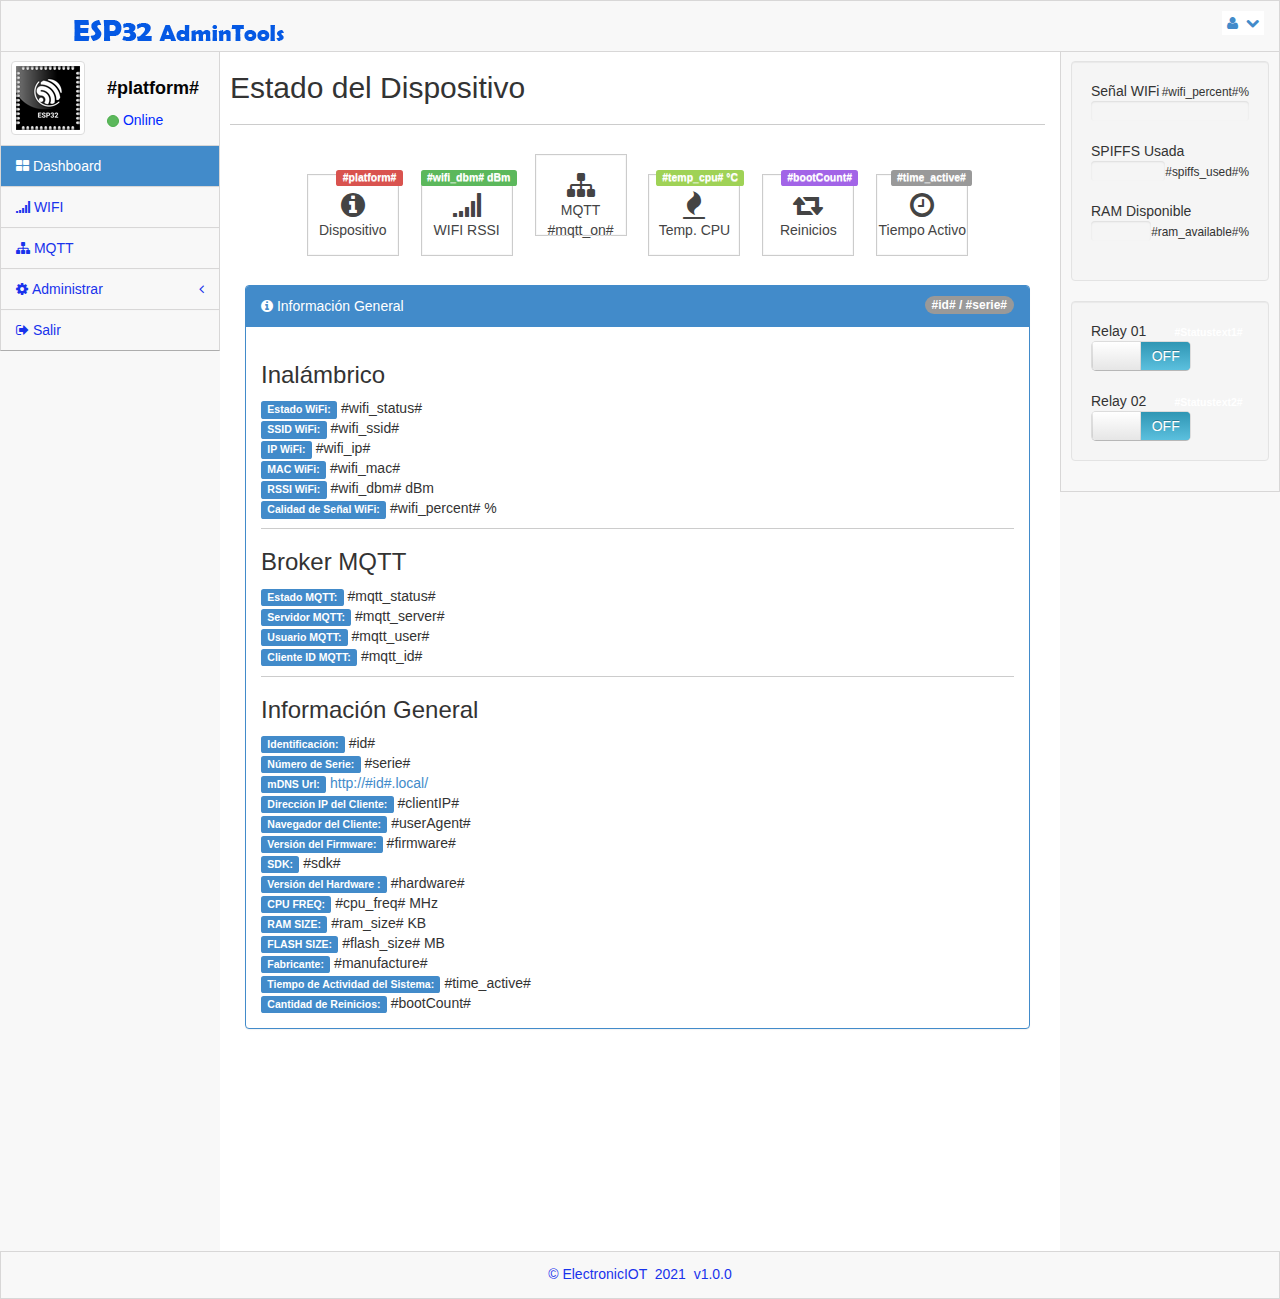
==== commit bf01302a: "Programacion del WebSockets" ====
--- a/src/data/index.html
+++ b/src/data/index.html
@@ -9,7 +9,7 @@
     <meta content="" name="description" />
     <meta content="ElectronicIOT" name="author" />
     <!-- Favicon icon -->
-    <link rel="icon" href="www/esp32.png" type="image/x-icon">
+    <link rel="icon" href="www/esp32.png" type="image/png">
     <!-- GLOBAL STYLES -->
     <link rel="stylesheet" href="www/bootstrap.css" />
     <link rel="stylesheet" href="www/main.css" />
@@ -17,6 +17,7 @@
     <link rel="stylesheet" href="www/MoneAdmin.css" />
     <link rel="stylesheet" href="www/font-awesome.css" />
     <link rel="stylesheet" href="www/bootstrap-switch.css" />
+    <link rel="stylesheet" href="www/sweetalert2.min.css" />
     <link rel="stylesheet" href="www/styles.css" />
     <!--END GLOBAL STYLES -->
     <!-- PAGE LEVEL STYLES -->
@@ -128,35 +129,35 @@
             <div class="row">
                 <div class="col-lg-12">
                     <div style="text-align: center;">
-                        <a class="quick-btn" href="#">
-                            <i class="icon-info-sign icon-2x"></i>
-                            <span> Dispositivo</span>
+                    <a class="quick-btn">
+                        <i class="icon-info-sign icon-2x"></i>
+                        <span> Dispositivo</span>
                         <span class="label label-danger">#platform#</span>
                     </a>
-                    <a class="quick-btn" href="#">
+                    <a class="quick-btn">
                         <i class="icon-signal icon-2x"></i>
                         <span>WIFI RSSI</span>
-                        <span class="label label-success">#wifi_dbm# dBm</span>
-                    </a>
-                    <a class="quick-btn" href="#">
+                        <span class="label label-success" id="dbm_label">#wifi_dbm# dBm</span>
+                    </a>
+                    <a class="quick-btn">
                         <i class="icon-sitemap icon-2x"></i>
                         <span>MQTT</span>
-                        <span>#mqtt_on#</span>
-                    </a>
-                    <a class="quick-btn" href="#">
+                        <span id="mqtt_on">#mqtt_on#</span>
+                    </a>
+                    <a class="quick-btn">
                         <i class=" icon-fire icon-2x"></i>
                         <span>Temp. CPU</span>
-                        <span class="label btn-metis-2">#temp_cpu# °C</span>
-                    </a>
-                    <a class="quick-btn" href="#">
+                        <span class="label btn-metis-2" id="temp_cpu">#temp_cpu# °C</span>
+                    </a>
+                    <a class="quick-btn">
                         <i class="icon-retweet icon-2x"></i>
                         <span>Reinicios</span>
                         <span class="label btn-metis-4">#bootCount#</span>
                     </a>
-                    <a class="quick-btn" href="#">
+                    <a class="quick-btn">
                         <i class="icon-time icon-2x"></i>
                         <span>Tiempo Activo</span>
-                        <span class="label label-default">#time_active#</span>
+                        <span class="label label-default" id="active">#time_active#</span>
                     </a>
         </div>
     </div>
@@ -171,23 +172,23 @@
             </div>
             <div class="panel-body">
                 <h3>Inalámbrico</h3>
-                <div><span class="label label-primary">Estado WiFi:</span> <span>#wifi_status#</span></div>
+                <div><span class="label label-primary">Estado WiFi:</span> <span id="wifi_status">#wifi_status#</span></div>
                 <div><span class="label label-primary">SSID WiFi:</span> <span>#wifi_ssid#</span></div>
                 <div><span class="label label-primary">IP WiFi:</span> <span>#wifi_ip#</span></div>
                 <div><span class="label label-primary">MAC WiFi:</span> <span>#wifi_mac#</span></div>
-                <div><span class="label label-primary">RSSI WiFi:</span> <span>#wifi_dbm# dBm</span></div>
-                <div><span class="label label-primary">Calidad de Señal WiFi:</span> <span>#wifi_percent# %</span></div>
+                <div><span class="label label-primary">RSSI WiFi:</span> <span id="wifi_dbm">#wifi_dbm# dBm</span></div>
+                <div><span class="label label-primary">Calidad de Señal WiFi:</span> <span id="wifi_percent">#wifi_percent# %</span></div>
                 <hr>
                 <h3>Broker MQTT</h3>
-                <div><span class="label label-primary">Estado MQTT:</span> <span>#mqtt_status#</span></div>
-                <div><span class="label label-primary">Servidor MQTT:</span> <span>#mqtt_server#</span></div>
+                <div><span class="label label-primary">Estado MQTT:</span> <span id="mqtt_status">#mqtt_status#</span></div>
+                <div><span class="label label-primary">Servidor MQTT:</span> <span id="mqtt_server">#mqtt_server#</span></div>
                 <div><span class="label label-primary">Usuario MQTT:</span> <span>#mqtt_user#</span></div>
                 <div><span class="label label-primary">Cliente ID MQTT:</span> <span>#mqtt_id#</span></div>
                 <hr>
                 <h3>Información General</h3>
                 <div><span class="label label-primary">Identificación:</span> <span>#id#</span></div>
                 <div><span class="label label-primary">Número de Serie:</span> <span>#serie#</span></div>
-                <div><span class="label label-primary">mDNS Url:</span> <span>http://#id#.local/</span></div>
+                <div><span class="label label-primary">mDNS Url:</span> <a href="http://#id#.local/" target="_blank">http://#id#.local/</a></div>
                 <div><span class="label label-primary">Dirección IP del Cliente:</span> <span>#clientIP#</span></div>
                 <div><span class="label label-primary">Navegador del Cliente:</span> <span>#userAgent#</span></div>
                 <div><span class="label label-primary">Versión del Firmware:</span> <span>#firmware#</span></div>
@@ -196,8 +197,8 @@
                 <div><span class="label label-primary">CPU FREQ:</span> <span>#cpu_freq# MHz</span></div>
                 <div><span class="label label-primary">RAM SIZE:</span> <span>#ram_size# KB</span></div>
                 <div><span class="label label-primary">FLASH SIZE:</span> <span>#flash_size# MB</span></div>
-                <div><span class="label label-primary">Fabricante:</span> <span>ELECTRONIC IOT</span></div>
-                <div><span class="label label-primary">Tiempo de Actividad del Sistema:</span> <span>#time_active#</span></div>
+                <div><span class="label label-primary">Fabricante:</span> <span>#manufacture#</span></div>
+                <div><span class="label label-primary">Tiempo de Actividad del Sistema:</span> <span id="time_active">#time_active#</span></div>
                 <div><span class="label label-primary">Cantidad de Reinicios:</span> <span>#bootCount#</span></div>
             </div>
         </div>
@@ -208,30 +209,29 @@
     <!-- RIGHT STRIP  SECTION -->
     <div id="right">
         <div class="well well-small">
-            <span>Señal WIFi</span>
-            <span class="pull-right"><small>#wifi_percent#%</small></span>
+            <span>Señal WIFi</span><span class="pull-right"><small id="wifi_label">#wifi_percent#%</small></span>
             <div class="progress mini">
-                <div class="progress-bar progress-bar-info" style="width: #wifi_percent#%"></div>
-            </div>
-            <span>FLASH Disponible</span><span class="pull-right"><small>#flash_available#%</small></span>
+                <div class="progress-bar progress-bar-info" id="wifi_Signal" style="width: #wifi_percent#%"></div>
+            </div>
+            <span>SPIFFS Usada</span><span class="pull-right"><small id="spiffs_label">#spiffs_used#%</small></span>
             <div class="progress mini">
-                <div class="progress-bar progress-bar-success" style="width: #flash_available#%"></div>
-            </div>
-            <span>RAM Disponible</span><span class="pull-right"><small>#ram_available#%</small></span>
+                <div class="progress-bar progress-bar-success" id="spiffs_Signal" style="width: #spiffs_used#%"></div>
+            </div>
+            <span>RAM Disponible</span><span class="pull-right"><small id="ram_label">#ram_available#%</small></span>
             <div class="progress mini">
-                <div class="progress-bar progress-bar-warning" style="width: #ram_available#%"></div>
+                <div class="progress-bar progress-bar-warning" id="ram_Signal" style="width: #ram_available#%"></div>
             </div>
         </div>
         <div class="well well-small">
-            <span>Relay 01</span><span class="pull-right success"><small class="label #label1#">#Statustext1#</small></span>
+            <span>Relay 01</span><span class="pull-right success"><small class="label #label1#" id="RELAY1_Status">#Statustext1#</small></span>
             <div class="make-switch" data-on="prymary" data-off="info">
-                <input type="checkbox" #relay1#>
+                <input type="checkbox" #relay1# id="RELAY1" onchange="relay(this);">
             </div>
             <br>
             <br>
-            <span>Relay 02</span><span class="pull-right success"><small class="label #label2#">#Statustext2#</small></span>
+            <span>Relay 02</span><span class="pull-right success"><small class="label #label2#" id="RELAY2_Status">#Statustext2#</small></span>
             <div class="make-switch" data-on="primary" data-off="info">
-                <input type="checkbox" #relay2#>
+                <input type="checkbox" #relay2# id="RELAY2" onchange="relay(this);">
             </div>
         </div>
     </div>
@@ -249,6 +249,7 @@
     <script src="www/bootstrap.min.js"></script>
     <script src="www/modernizr-2.6.2.min.js"></script>
     <script src="www/bootstrap-switch.min.js"></script>
+    <script src="www/sweetalert2.min.js"></script>
     <script src="www/scripts.js"></script>
     <!-- END GLOBAL SCRIPTS -->
 </body>
